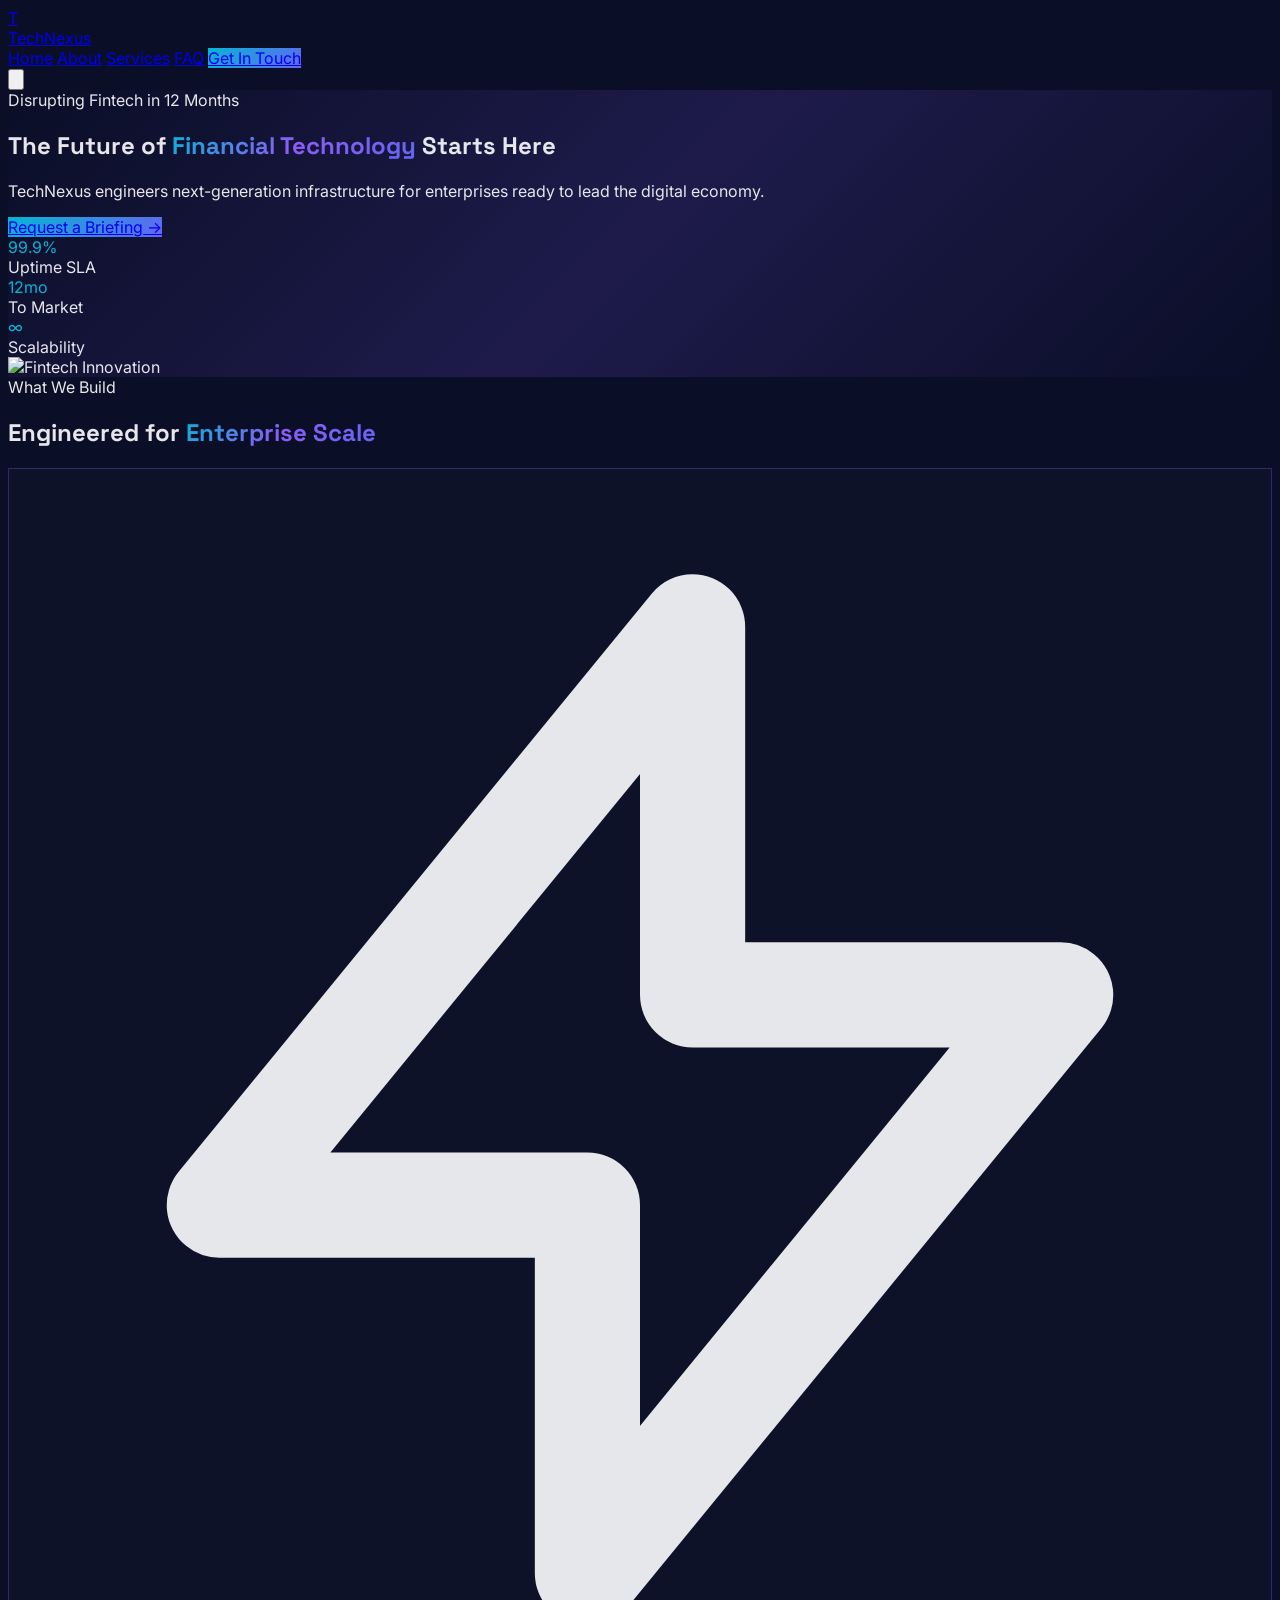
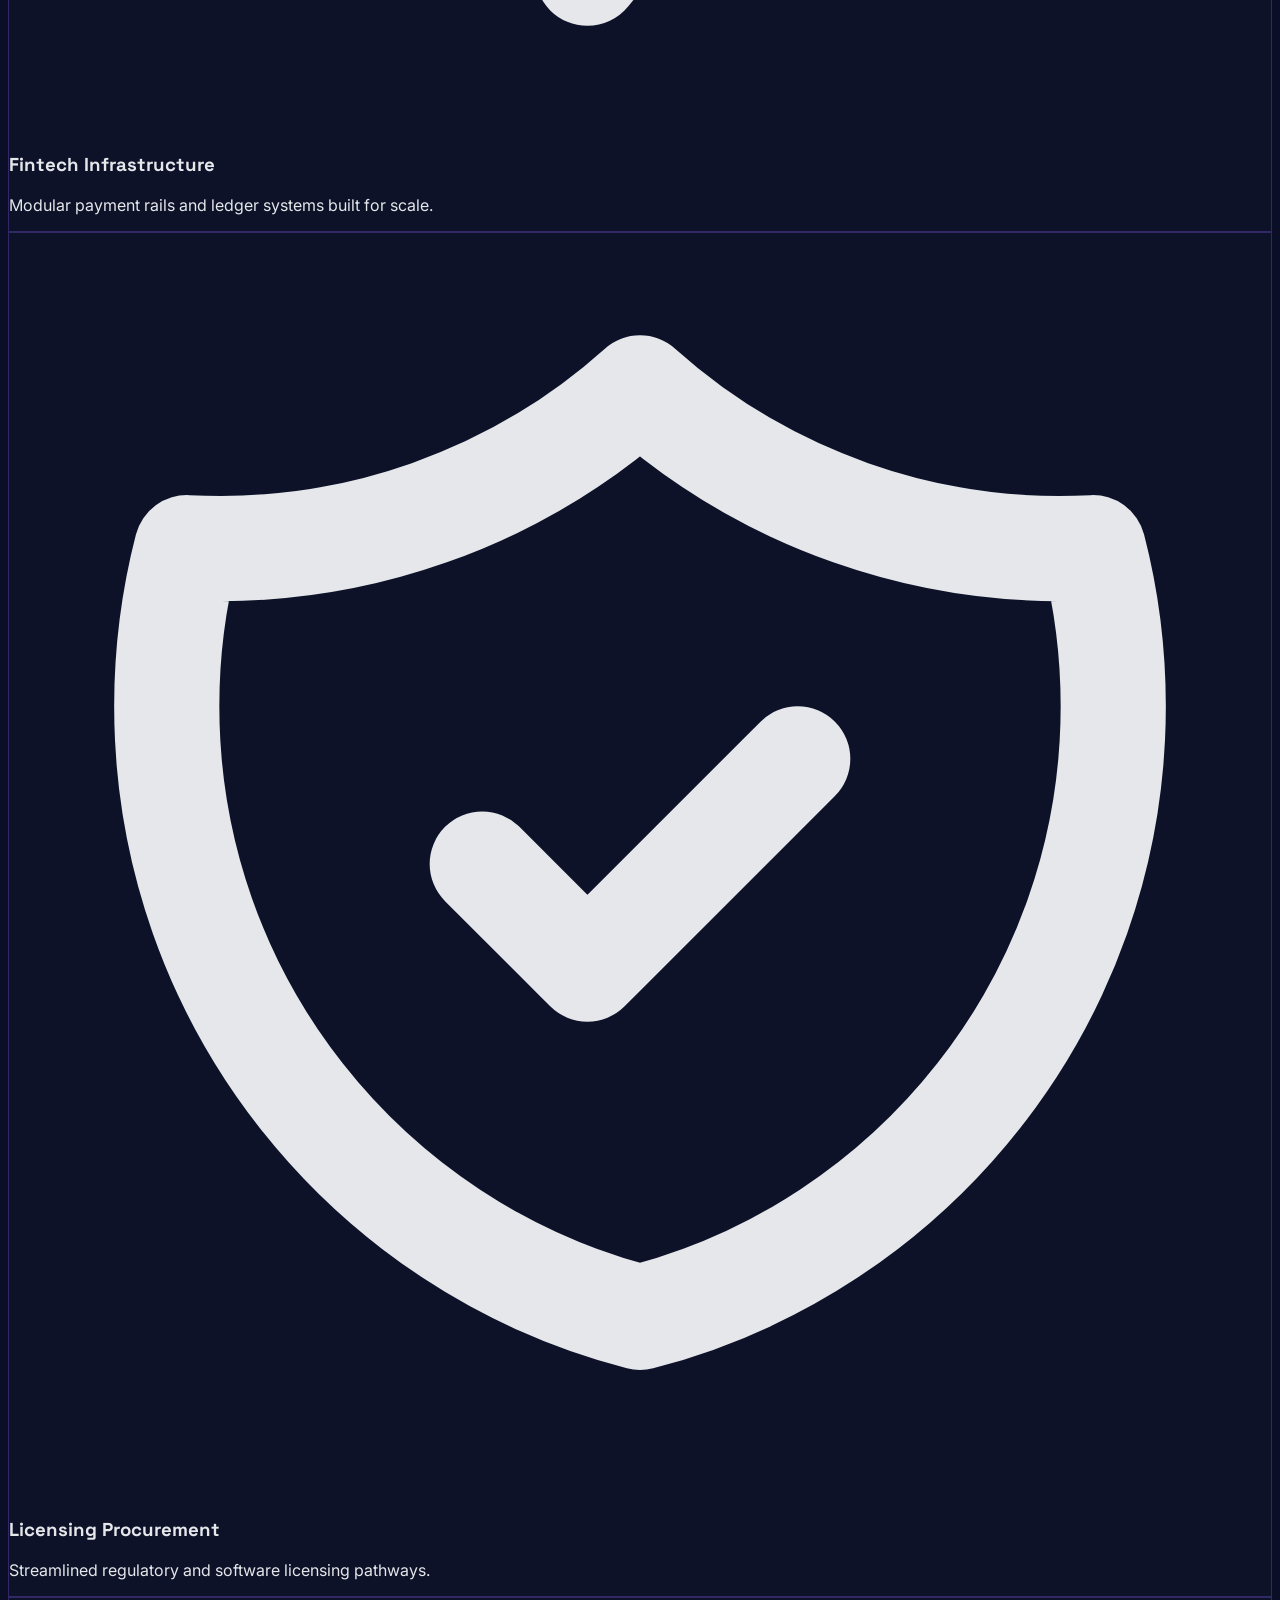
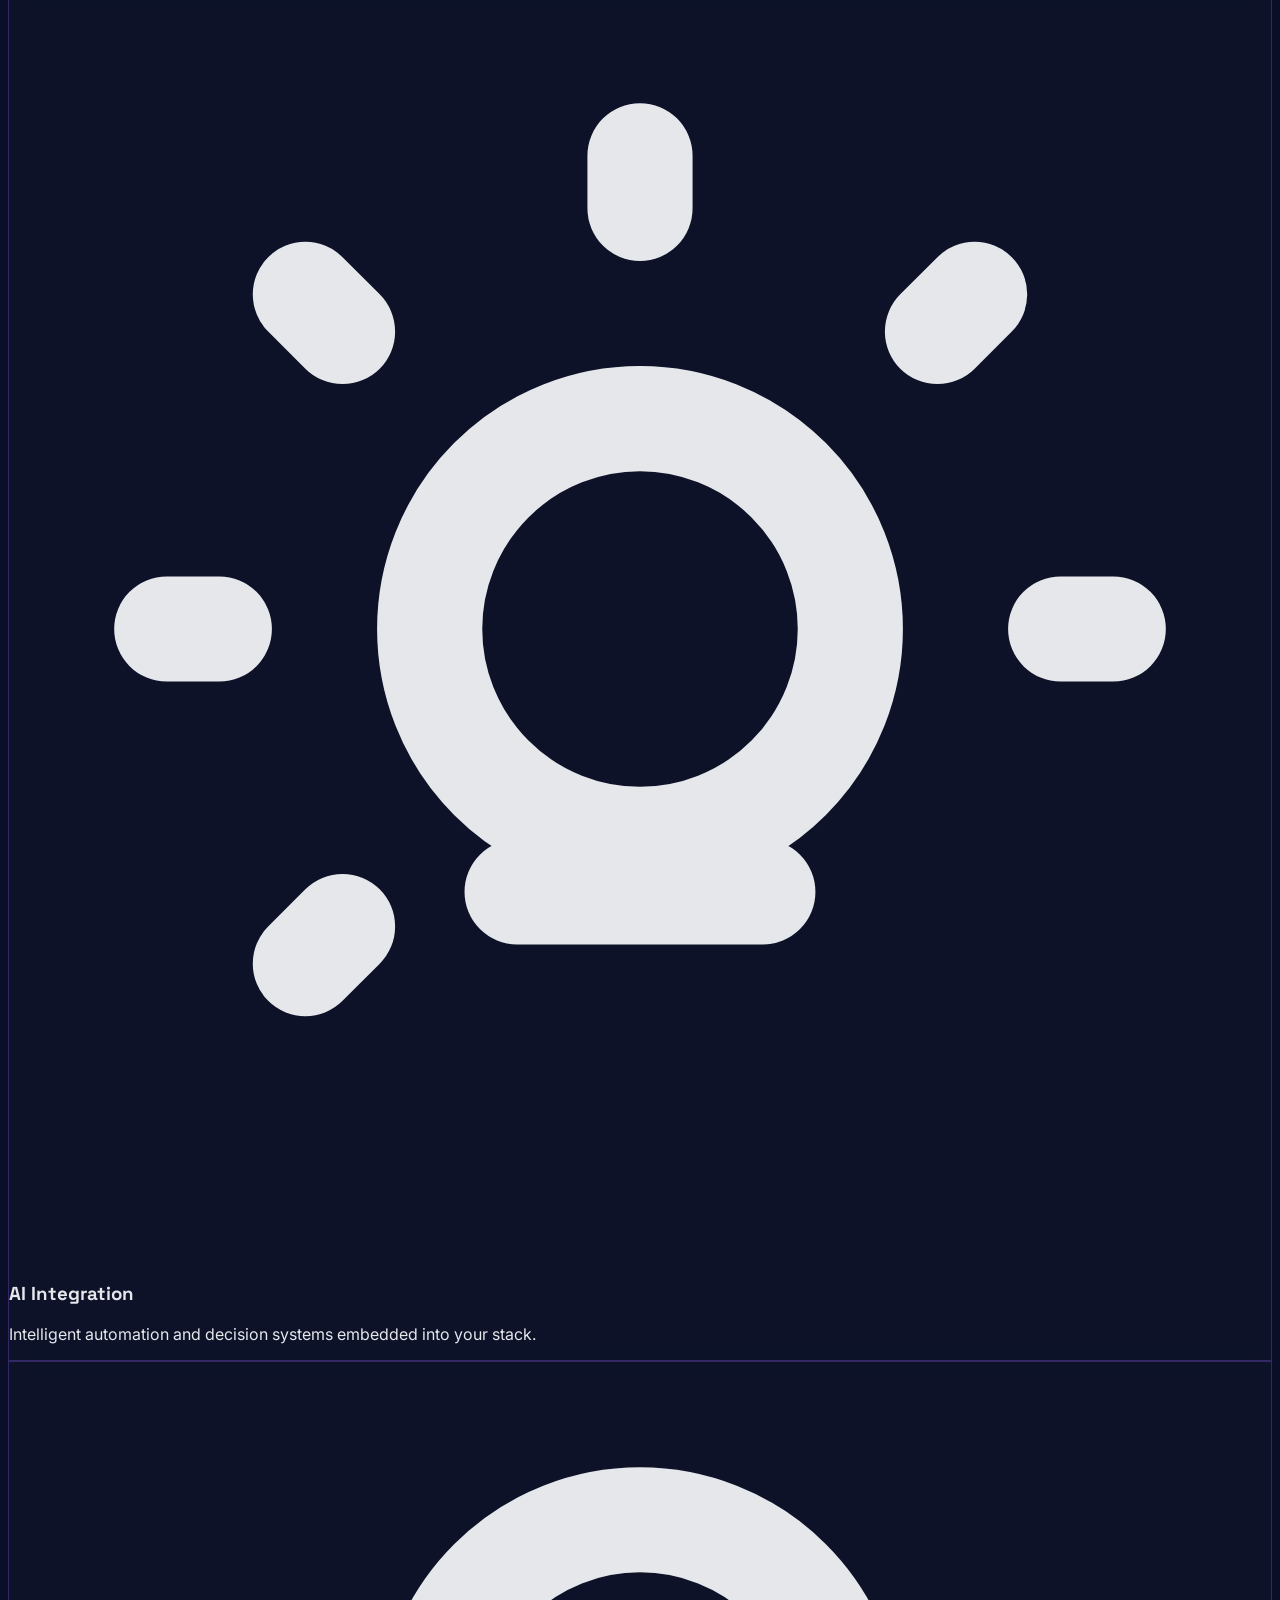
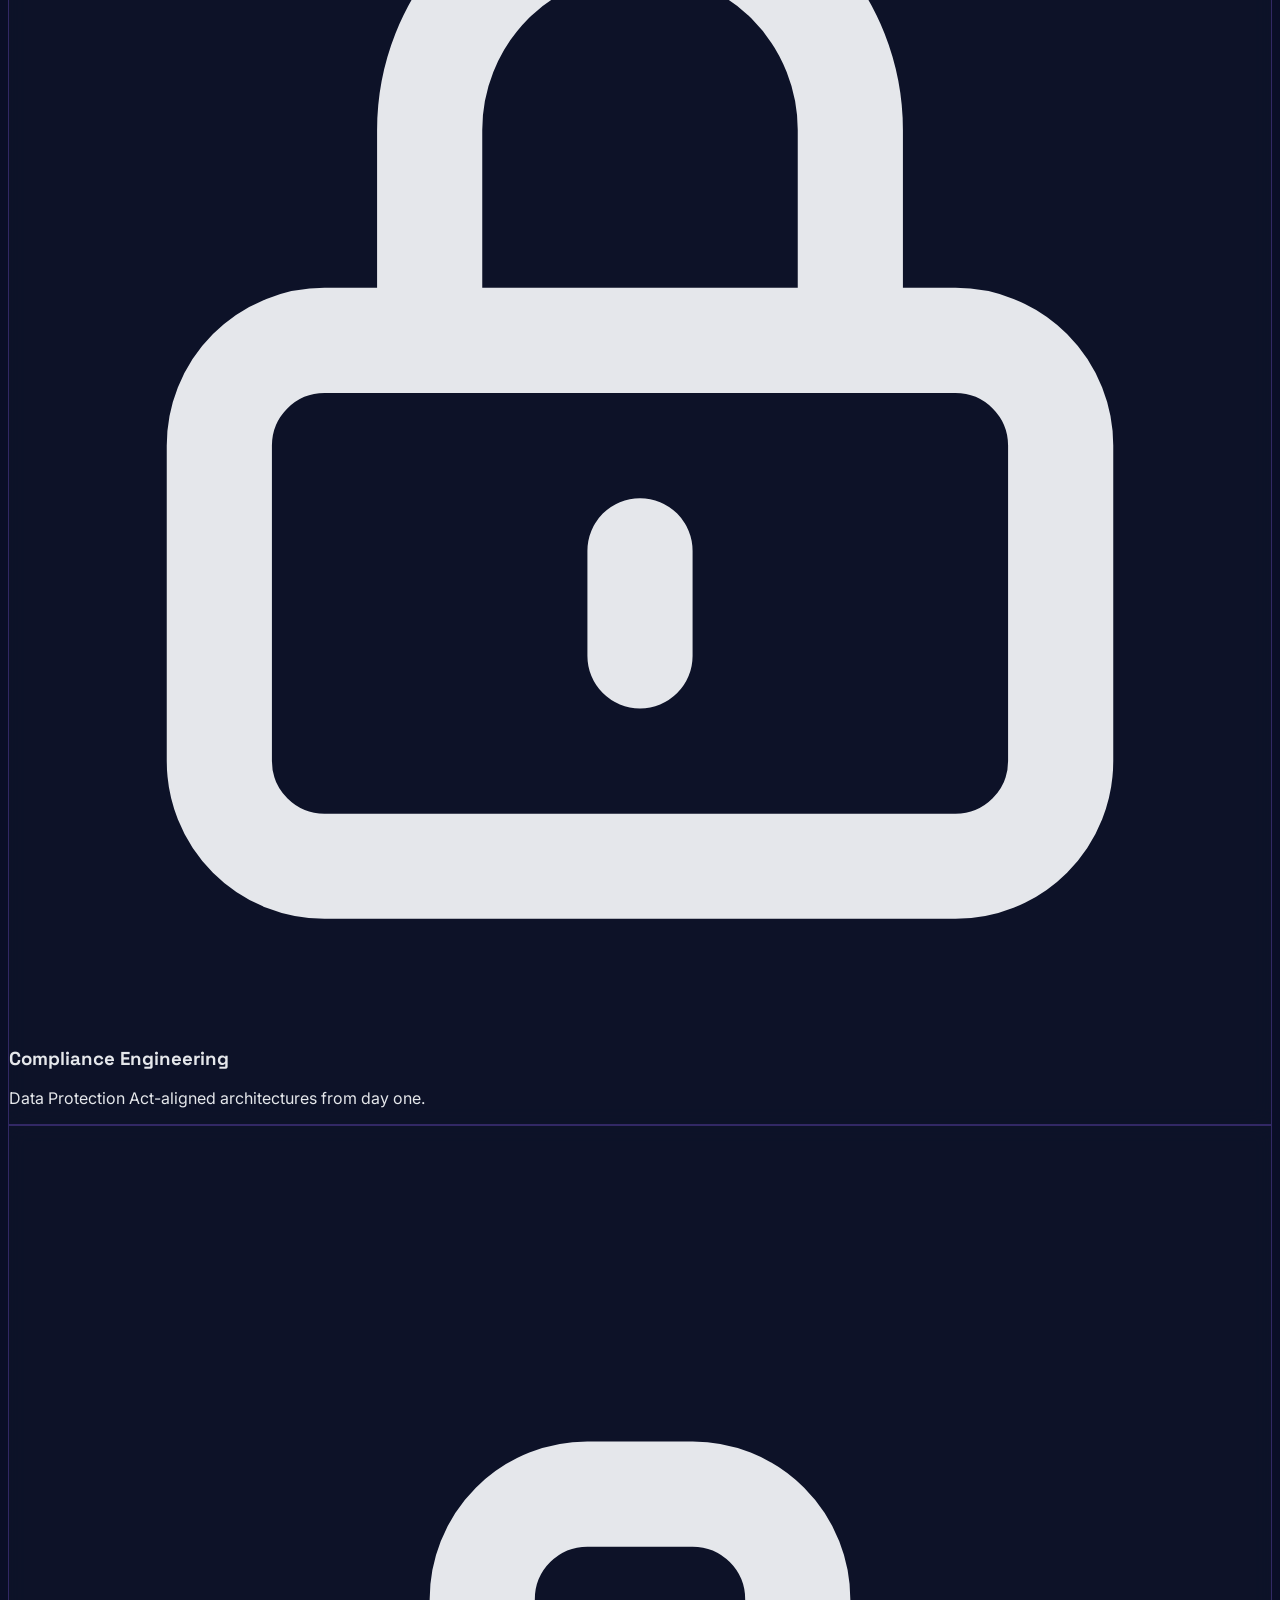
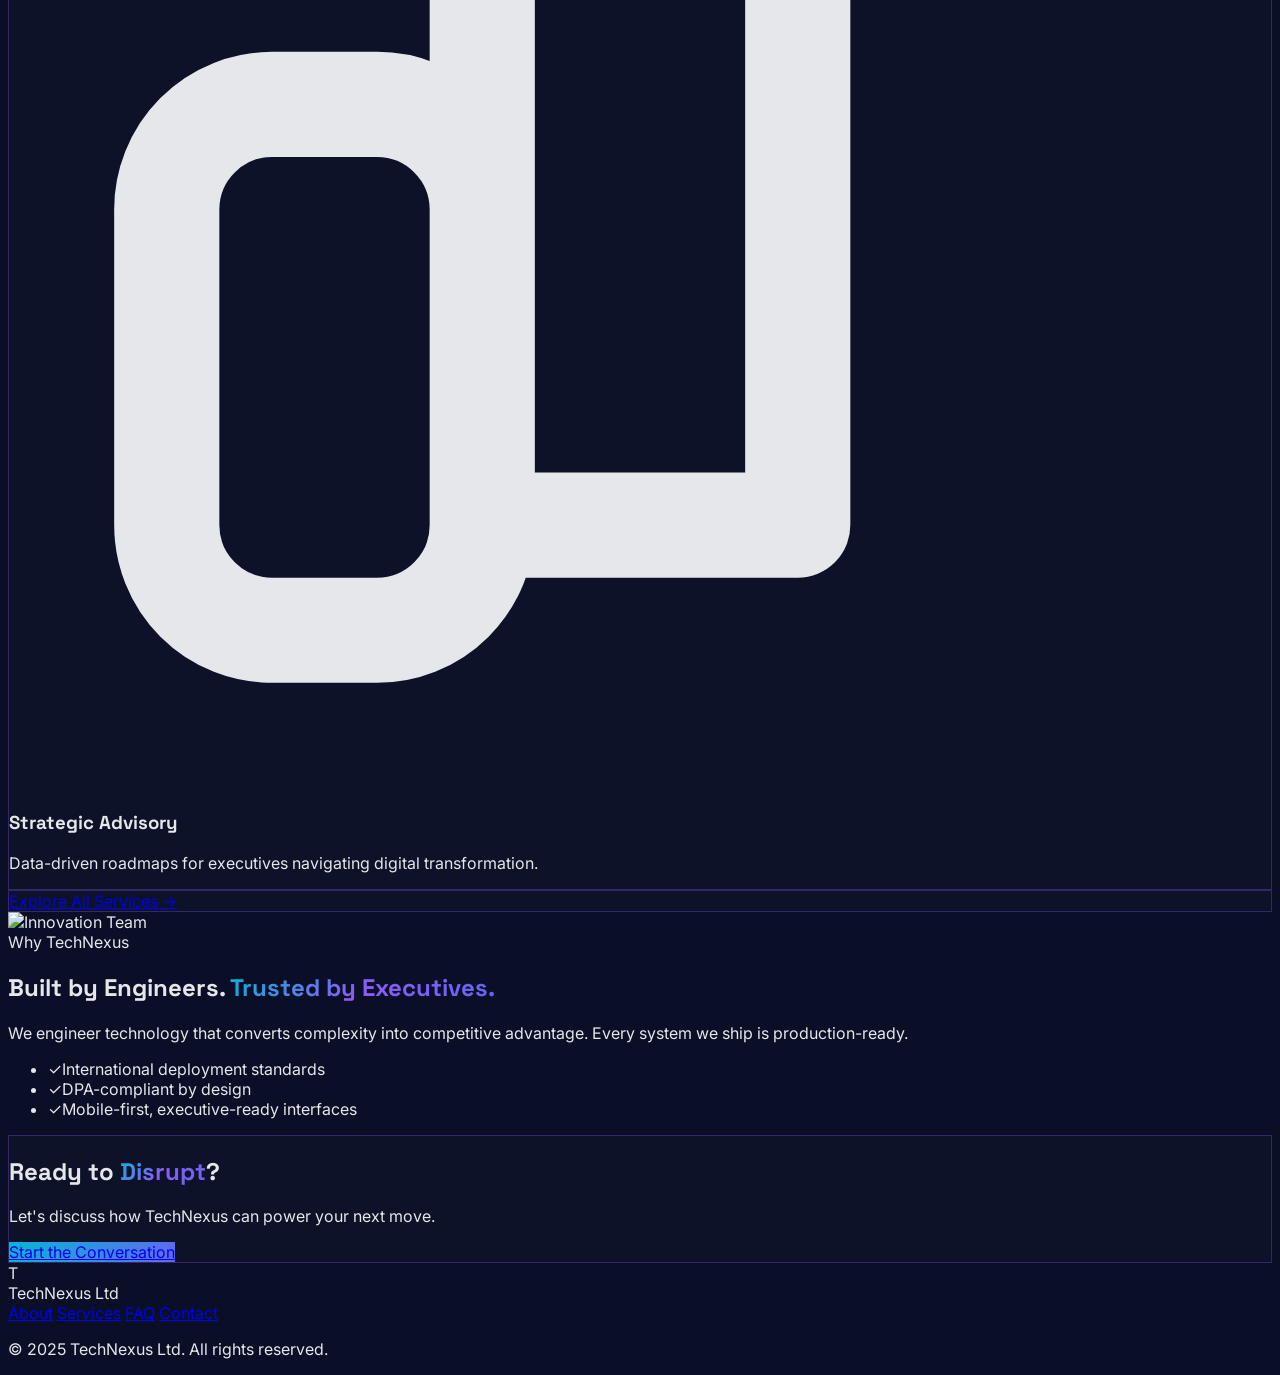
==== index.html @ 742dd609 "test1 test1" ====
<!DOCTYPE html>
<html lang="en">
<head>
<meta charset="UTF-8">
<meta name="viewport" content="width=device-width, initial-scale=1.0">
<meta name="description" content="TechNexus Ltd - Innovative fintech disruption and ICT solutions for corporate decision-makers worldwide.">
<meta name="keywords" content="fintech innovation">
<title>TechNexus Ltd | Disrupting Fintech Through Innovation</title>
<script src="https://cdn.tailwindcss.com"></script>
<script>
  tailwind.config = {
    theme: {
      extend: {
        colors: {
          'nexus-dark': '#0A0E27',
          'nexus-purple': '#6366F1',
          'nexus-cyan': '#06B6D4',
          'nexus-glow': '#8B5CF6'
        },
        fontFamily: {
          'display': ['Space Grotesk', 'sans-serif'],
          'body': ['Inter', 'sans-serif']
        }
      }
    }
  }
</script>
<link href="https://fonts.googleapis.com/css2?family=Space+Grotesk:wght@500;600;700&family=Inter:wght@400;500;600&display=swap" rel="stylesheet">
<style>
  body { font-family: 'Inter', sans-serif; background: #0A0E27; color: #E5E7EB; }
  h1,h2,h3 { font-family: 'Space Grotesk', sans-serif; }
  .gradient-text { background: linear-gradient(135deg, #06B6D4 0%, #8B5CF6 50%, #6366F1 100%); -webkit-background-clip: text; background-clip: text; -webkit-text-fill-color: transparent; }
  .gradient-bg { background: linear-gradient(135deg, #0A0E27 0%, #1E1B4B 50%, #0A0E27 100%); }
  .glow-border { position: relative; background: rgba(15, 23, 42, 0.6); border: 1px solid rgba(139, 92, 246, 0.3); backdrop-filter: blur(10px); }
  .glow-border:hover { border-color: rgba(6, 182, 212, 0.6); box-shadow: 0 0 30px rgba(99, 102, 241, 0.3); }
  .btn-primary { background: linear-gradient(135deg, #06B6D4 0%, #6366F1 100%); transition: all 0.3s ease; }
  .btn-primary:hover { transform: translateY(-2px); box-shadow: 0 10px 30px rgba(99, 102, 241, 0.5); }
  .grid-pattern { background-image: linear-gradient(rgba(99,102,241,0.07) 1px, transparent 1px), linear-gradient(90deg, rgba(99,102,241,0.07) 1px, transparent 1px); background-size: 50px 50px; }
  .mobile-menu { display: none; }
  .mobile-menu.active { display: block; }
</style>
</head>
<body class="bg-nexus-dark">

<!-- Navigation -->
<nav class="fixed top-0 w-full z-50 bg-nexus-dark/80 backdrop-blur-lg border-b border-indigo-500/20">
  <div class="max-w-7xl mx-auto px-6 py-4 flex justify-between items-center">
    <a href="index.html" class="flex items-center gap-2">
      <div class="w-8 h-8 rounded-lg bg-gradient-to-br from-cyan-400 to-indigo-600 flex items-center justify-center font-bold text-white">T</div>
      <span class="text-xl font-bold text-white">TechNexus</span>
    </a>
    <div class="hidden md:flex items-center gap-8">
      <a href="index.html" class="text-cyan-400 hover:text-cyan-300 transition">Home</a>
      <a href="about.html" class="text-gray-300 hover:text-cyan-400 transition">About</a>
      <a href="services.html" class="text-gray-300 hover:text-cyan-400 transition">Services</a>
      <a href="faq.html" class="text-gray-300 hover:text-cyan-400 transition">FAQ</a>
      <a href="contact.html" class="btn-primary px-5 py-2 rounded-lg text-white font-medium">Get In Touch</a>
    </div>
    <button id="menuBtn" class="md:hidden text-white" aria-label="Menu">
      <svg class="w-6 h-6" fill="none" stroke="currentColor" viewBox="0 0 24 24"><path stroke-linecap="round" stroke-linejoin="round" stroke-width="2" d="M4 6h16M4 12h16M4 18h16"/></svg>
    </button>
  </div>
  <div id="mobileMenu" class="mobile-menu md:hidden bg-nexus-dark border-t border-indigo-500/20">
    <div class="px-6 py-4 flex flex-col gap-4">
      <a href="index.html" class="text-cyan-400">Home</a>
      <a href="about.html" class="text-gray-300">About</a>
      <a href="services.html" class="text-gray-300">Services</a>
      <a href="faq.html" class="text-gray-300">FAQ</a>
      <a href="contact.html" class="text-cyan-400 font-semibold">Contact</a>
    </div>
  </div>
</nav>

<!-- Hero -->
<section class="relative pt-32 pb-20 overflow-hidden gradient-bg">
  <div class="absolute inset-0 grid-pattern opacity-50"></div>
  <div class="absolute top-20 -left-20 w-96 h-96 bg-indigo-600/20 rounded-full blur-3xl"></div>
  <div class="absolute bottom-0 -right-20 w-96 h-96 bg-cyan-500/20 rounded-full blur-3xl"></div>
  <div class="relative max-w-7xl mx-auto px-6 grid md:grid-cols-2 gap-12 items-center">
    <div>
      <div class="inline-flex items-center gap-2 px-4 py-2 rounded-full bg-indigo-500/10 border border-indigo-500/30 mb-6">
        <span class="w-2 h-2 rounded-full bg-cyan-400 animate-pulse"></span>
        <span class="text-sm text-cyan-300">Disrupting Fintech in 12 Months</span>
      </div>
      <h1 class="text-5xl md:text-6xl font-bold text-white mb-6 leading-tight">The Future of <span class="gradient-text">Financial Technology</span> Starts Here</h1>
      <p class="text-lg text-gray-300 mb-8">TechNexus engineers next-generation infrastructure for enterprises ready to lead the digital economy.</p>
      <a href="contact.html" class="btn-primary inline-block px-8 py-4 rounded-lg text-white font-semibold">Request a Briefing &rarr;</a>
      <div class="mt-12 grid grid-cols-3 gap-6">
        <div><div class="text-3xl font-bold gradient-text">99.9%</div><div class="text-sm text-gray-400">Uptime SLA</div></div>
        <div><div class="text-3xl font-bold gradient-text">12mo</div><div class="text-sm text-gray-400">To Market</div></div>
        <div><div class="text-3xl font-bold gradient-text">∞</div><div class="text-sm text-gray-400">Scalability</div></div>
      </div>
    </div>
    <div class="relative">
      <div class="absolute inset-0 bg-gradient-to-br from-cyan-500/30 to-indigo-600/30 rounded-2xl blur-2xl"></div>
      <img src="https://images.unsplash.com/photo-1639762681485-074b7f938ba0?w=800" alt="Fintech Innovation" class="relative rounded-2xl w-full border border-indigo-500/30">
    </div>
  </div>
</section>

<!-- Services Section (Consolidated for Starter Tier) -->
<section class="py-20 relative">
  <div class="max-w-7xl mx-auto px-6">
    <div class="text-center mb-16">
      <span class="text-cyan-400 text-sm font-semibold tracking-widest uppercase">What We Build</span>
      <h2 class="text-4xl md:text-5xl font-bold text-white mt-4">Engineered for <span class="gradient-text">Enterprise Scale</span></h2>
    </div>
    <div class="grid md:grid-cols-2 lg:grid-cols-3 gap-6">
      <div class="glow-border rounded-xl p-8 transition-all">
        <div class="w-12 h-12 rounded-lg bg-gradient-to-br from-cyan-400 to-indigo-600 flex items-center justify-center mb-4">
          <svg class="w-6 h-6 text-white" fill="none" stroke="currentColor" viewBox="0 0 24 24"><path stroke-linecap="round" stroke-linejoin="round" stroke-width="2" d="M13 10V3L4 14h7v7l9-11h-7z"/></svg>
        </div>
        <h3 class="text-xl font-bold text-white mb-2">Fintech Infrastructure</h3>
        <p class="text-gray-400 text-sm">Modular payment rails and ledger systems built for scale.</p>
      </div>
      <div class="glow-border rounded-xl p-8 transition-all">
        <div class="w-12 h-12 rounded-lg bg-gradient-to-br from-cyan-400 to-indigo-600 flex items-center justify-center mb-4">
          <svg class="w-6 h-6 text-white" fill="none" stroke="currentColor" viewBox="0 0 24 24"><path stroke-linecap="round" stroke-linejoin="round" stroke-width="2" d="M9 12l2 2 4-4m5.618-4.016A11.955 11.955 0 0112 2.944a11.955 11.955 0 01-8.618 3.04A12.02 12.02 0 003 9c0 5.591 3.824 10.29 9 11.622 5.176-1.332 9-6.03 9-11.622 0-1.042-.133-2.052-.382-3.016z"/></svg>
        </div>
        <h3 class="text-xl font-bold text-white mb-2">Licensing Procurement</h3>
        <p class="text-gray-400 text-sm">Streamlined regulatory and software licensing pathways.</p>
      </div>
      <div class="glow-border rounded-xl p-8 transition-all">
        <div class="w-12 h-12 rounded-lg bg-gradient-to-br from-cyan-400 to-indigo-600 flex items-center justify-center mb-4">
          <svg class="w-6 h-6 text-white" fill="none" stroke="currentColor" viewBox="0 0 24 24"><path stroke-linecap="round" stroke-linejoin="round" stroke-width="2" d="M9.663 17h4.673M12 3v1m6.364 1.636l-.707.707M21 12h-1M4 12H3m3.343-5.657l-.707-.707m12.728 0l-.707.707M6.343 17.657l-.707.707M16 12a4 4 0 11-8 0 4 4 0 018 0z"/></svg>
        </div>
        <h3 class="text-xl font-bold text-white mb-2">AI Integration</h3>
        <p class="text-gray-400 text-sm">Intelligent automation and decision systems embedded into your stack.</p>
      </div>
      <div class="glow-border rounded-xl p-8 transition-all">
        <div class="w-12 h-12 rounded-lg bg-gradient-to-br from-cyan-400 to-indigo-600 flex items-center justify-center mb-4">
          <svg class="w-6 h-6 text-white" fill="none" stroke="currentColor" viewBox="0 0 24 24"><path stroke-linecap="round" stroke-linejoin="round" stroke-width="2" d="M12 15v2m-6 4h12a2 2 0 002-2v-6a2 2 0 00-2-2H6a2 2 0 00-2 2v6a2 2 0 002 2zm10-10V7a4 4 0 00-8 0v4h8z"/></svg>
        </div>
        <h3 class="text-xl font-bold text-white mb-2">Compliance Engineering</h3>
        <p class="text-gray-400 text-sm">Data Protection Act-aligned architectures from day one.</p>
      </div>
      <div class="glow-border rounded-xl p-8 transition-all">
        <div class="w-12 h-12 rounded-lg bg-gradient-to-br from-cyan-400 to-indigo-600 flex items-center justify-center mb-4">
          <svg class="w-6 h-6 text-white" fill="none" stroke="currentColor" viewBox="0 0 24 24"><path stroke-linecap="round" stroke-linejoin="round" stroke-width="2" d="M9 19v-6a2 2 0 00-2-2H5a2 2 0 00-2 2v6a2 2 0 002 2h2a2 2 0 002-2zm0 0V9a2 2 0 012-2h2a2 2 0 012 2v10m-6 0h6"/></svg>
        </div>
        <h3 class="text-xl font-bold text-white mb-2">Strategic Advisory</h3>
        <p class="text-gray-400 text-sm">Data-driven roadmaps for executives navigating digital transformation.</p>
      </div>
      <div class="glow-border rounded-xl p-8 transition-all flex items-center justify-center bg-gradient-to-br from-indigo-600/20 to-cyan-500/20">
        <a href="services.html" class="text-cyan-300 font-semibold hover:text-cyan-100">Explore All Services &rarr;</a>
      </div>
    </div>
  </div>
</section>

<!-- Why TechNexus -->
<section class="py-20 relative bg-gradient-to-b from-nexus-dark to-indigo-950/30">
  <div class="max-w-7xl mx-auto px-6 grid md:grid-cols-2 gap-12 items-center">
    <img src="https://images.unsplash.com/photo-1551434678-e076c223a692?w=800" alt="Innovation Team" class="rounded-2xl border border-indigo-500/30">
    <div>
      <span class="text-cyan-400 text-sm font-semibold tracking-widest uppercase">Why TechNexus</span>
      <h2 class="text-4xl font-bold text-white mt-4 mb-6">Built by Engineers. <span class="gradient-text">Trusted by Executives.</span></h2>
      <p class="text-gray-300 mb-6">We engineer technology that converts complexity into competitive advantage. Every system we ship is production-ready.</p>
      <ul class="space-y-3">
        <li class="flex items-start gap-3"><span class="text-cyan-400 mt-1">✓</span><span class="text-gray-300">International deployment standards</span></li>
        <li class="flex items-start gap-3"><span class="text-cyan-400 mt-1">✓</span><span class="text-gray-300">DPA-compliant by design</span></li>
        <li class="flex items-start gap-3"><span class="text-cyan-400 mt-1">✓</span><span class="text-gray-300">Mobile-first, executive-ready interfaces</span></li>
      </ul>
    </div>
  </div>
</section>

<!-- CTA -->
<section class="py-20 relative">
  <div class="max-w-4xl mx-auto px-6 text-center">
    <div class="glow-border rounded-2xl p-12">
      <h2 class="text-4xl font-bold text-white mb-4">Ready to <span class="gradient-text">Disrupt</span>?</h2>
      <p class="text-gray-300 mb-8">Let's discuss how TechNexus can power your next move.</p>
      <a href="contact.html" class="btn-primary inline-block px-8 py-4 rounded-lg text-white font-semibold">Start the Conversation</a>
    </div>
  </div>
</section>

<!-- Footer -->
<footer class="border-t border-indigo-500/20 py-10">
  <div class="max-w-7xl mx-auto px-6 flex flex-col md:flex-row justify-between items-center gap-4">
    <div class="flex items-center gap-2">
      <div class="w-8 h-8 rounded-lg bg-gradient-to-br from-cyan-400 to-indigo-600 flex items-center justify-center font-bold text-white">T</div>
      <span class="text-white font-semibold">TechNexus Ltd</span>
    </div>
    <div class="flex gap-6 text-sm text-gray-400">
      <a href="about.html" class="hover:text-cyan-400">About</a>
      <a href="services.html" class="hover:text-cyan-400">Services</a>
      <a href="faq.html" class="hover:text-cyan-400">FAQ</a>
      <a href="contact.html" class="hover:text-cyan-400">Contact</a>
    </div>
    <p class="text-sm text-gray-500">&copy; 2025 TechNexus Ltd. All rights reserved.</p>
  </div>
</footer>

<script>
  document.getElementById('menuBtn').addEventListener('click', function() {
    document.getElementById('mobileMenu').classList.toggle('active');
  });
</script>
</body>
</html>
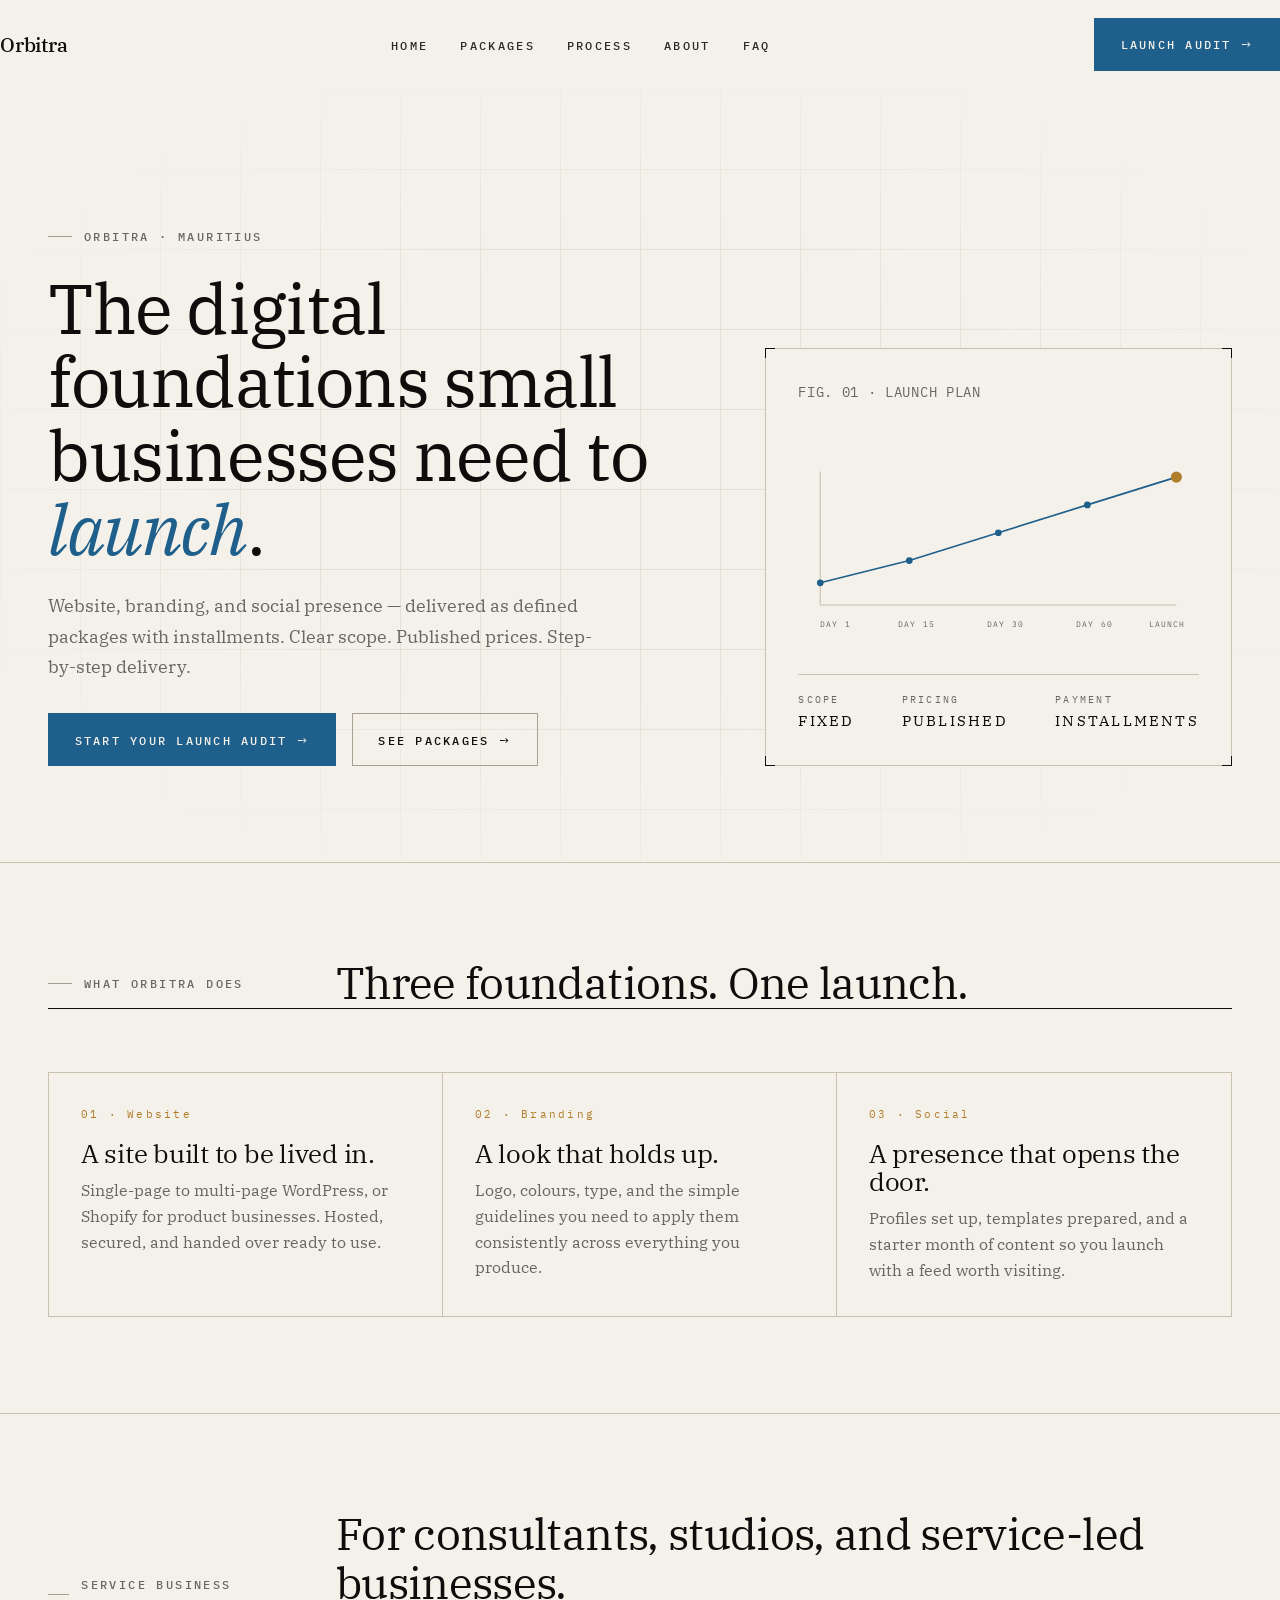
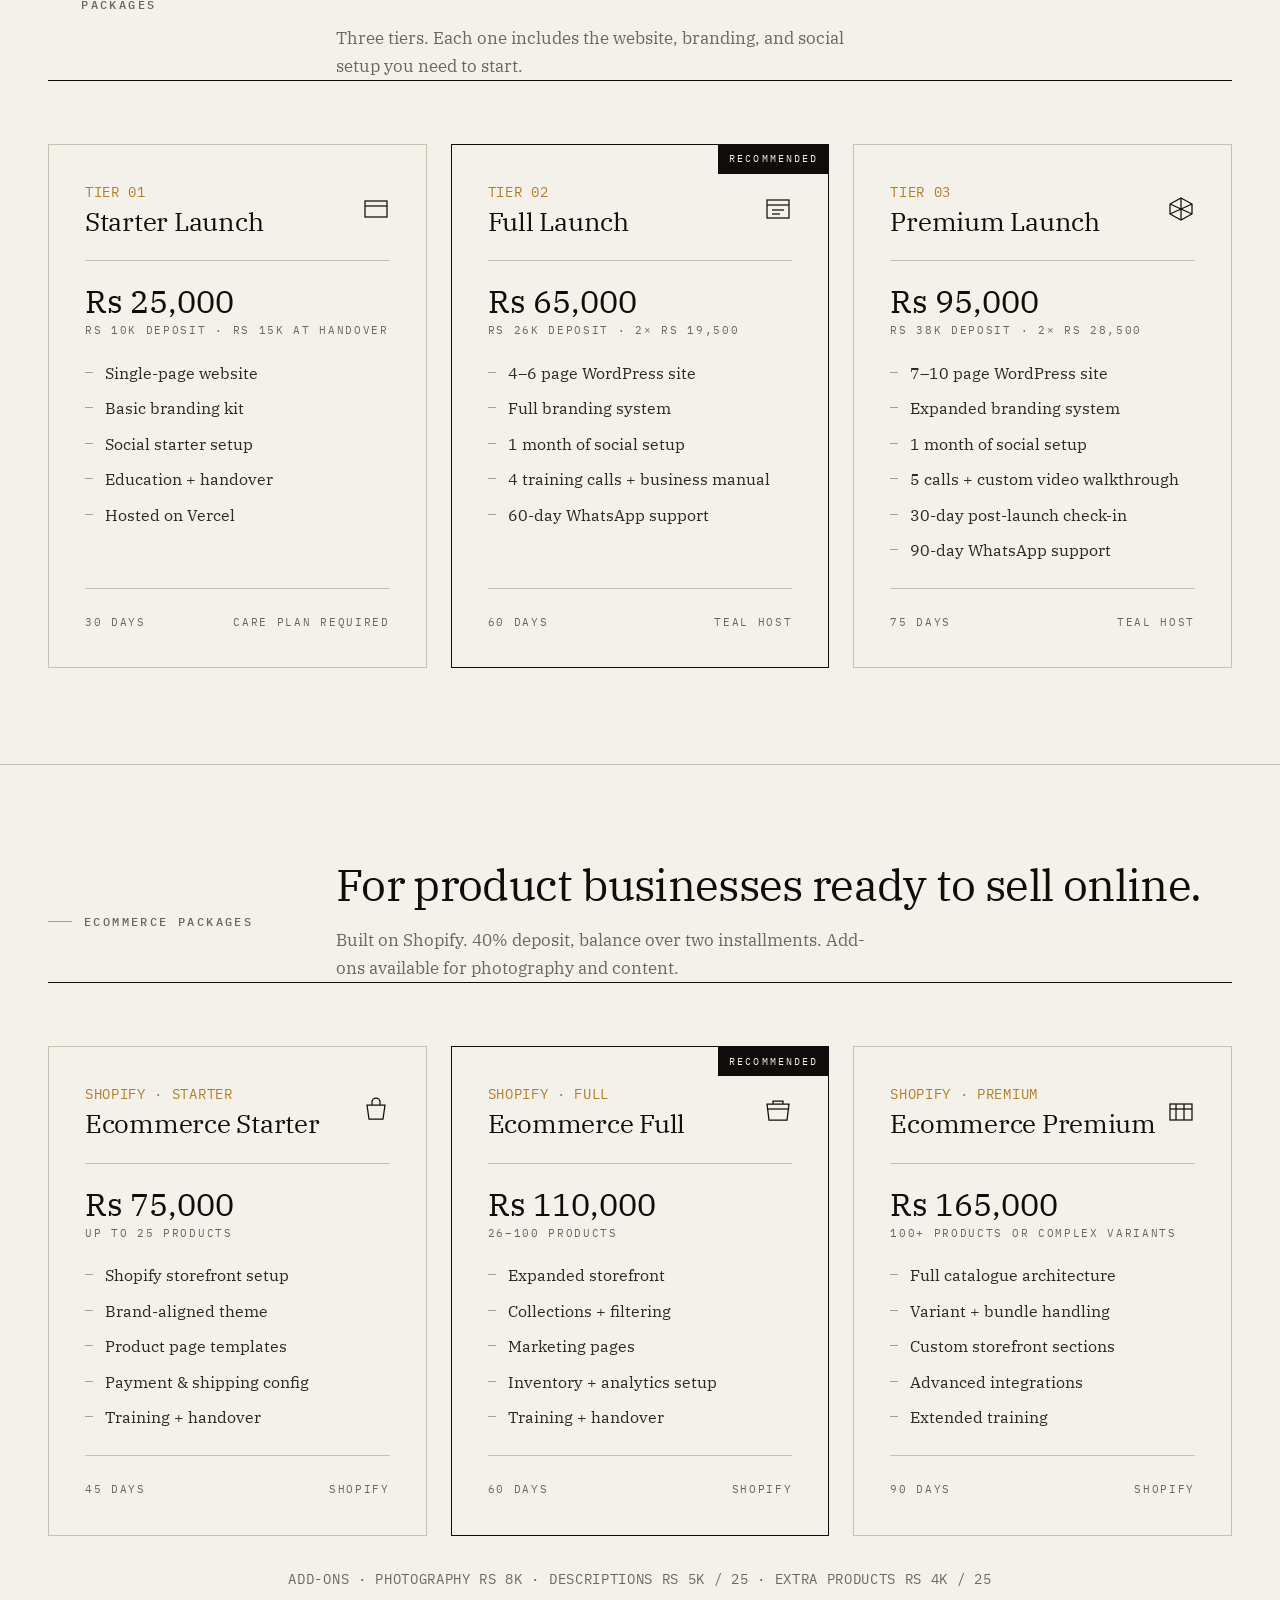
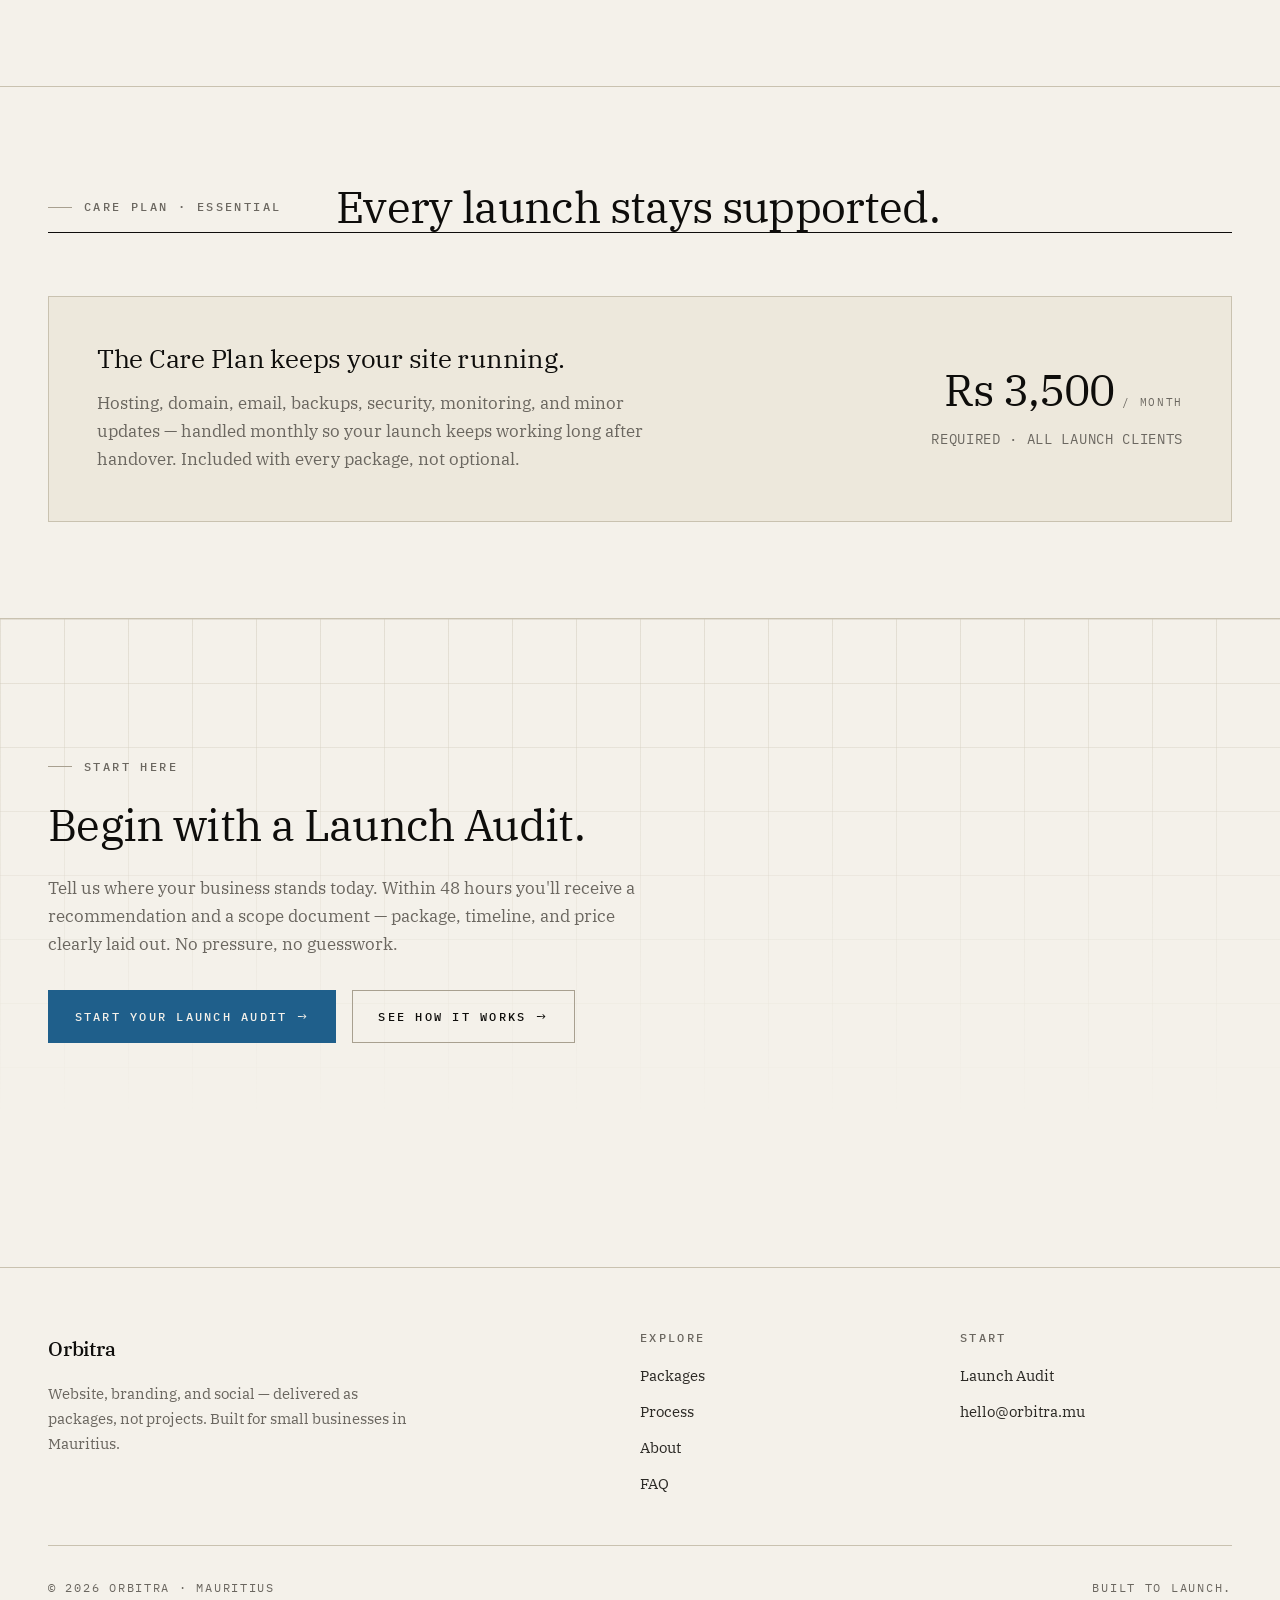
==== commit 5a06853d: "Add page: home" ====
--- a/index.html
+++ b/index.html
@@ -3,200 +3,323 @@
 <head>
 <meta charset="UTF-8">
 <meta name="viewport" content="width=device-width, initial-scale=1.0">
-<meta name="description" content="TechNexus Ltd - Innovative fintech disruption and ICT solutions for corporate decision-makers worldwide.">
-<meta name="keywords" content="fintech innovation">
-<title>TechNexus Ltd | Disrupting Fintech Through Innovation</title>
-<script src="https://cdn.tailwindcss.com"></script>
-<script>
-  tailwind.config = {
-    theme: {
-      extend: {
-        colors: {
-          'nexus-dark': '#0A0E27',
-          'nexus-purple': '#6366F1',
-          'nexus-cyan': '#06B6D4',
-          'nexus-glow': '#8B5CF6'
-        },
-        fontFamily: {
-          'display': ['Space Grotesk', 'sans-serif'],
-          'body': ['Inter', 'sans-serif']
-        }
-      }
-    }
-  }
-</script>
-<link href="https://fonts.googleapis.com/css2?family=Space+Grotesk:wght@500;600;700&family=Inter:wght@400;500;600&display=swap" rel="stylesheet">
+<title>Orbitra — Launch Packages for Mauritian Businesses</title>
+<meta name="description" content="Orbitra builds the digital foundations small businesses need to launch. Structured packages, clear pricing, step-by-step delivery.">
+<link rel="stylesheet" href="/styles.css">
 <style>
-  body { font-family: 'Inter', sans-serif; background: #0A0E27; color: #E5E7EB; }
-  h1,h2,h3 { font-family: 'Space Grotesk', sans-serif; }
-  .gradient-text { background: linear-gradient(135deg, #06B6D4 0%, #8B5CF6 50%, #6366F1 100%); -webkit-background-clip: text; background-clip: text; -webkit-text-fill-color: transparent; }
-  .gradient-bg { background: linear-gradient(135deg, #0A0E27 0%, #1E1B4B 50%, #0A0E27 100%); }
-  .glow-border { position: relative; background: rgba(15, 23, 42, 0.6); border: 1px solid rgba(139, 92, 246, 0.3); backdrop-filter: blur(10px); }
-  .glow-border:hover { border-color: rgba(6, 182, 212, 0.6); box-shadow: 0 0 30px rgba(99, 102, 241, 0.3); }
-  .btn-primary { background: linear-gradient(135deg, #06B6D4 0%, #6366F1 100%); transition: all 0.3s ease; }
-  .btn-primary:hover { transform: translateY(-2px); box-shadow: 0 10px 30px rgba(99, 102, 241, 0.5); }
-  .grid-pattern { background-image: linear-gradient(rgba(99,102,241,0.07) 1px, transparent 1px), linear-gradient(90deg, rgba(99,102,241,0.07) 1px, transparent 1px); background-size: 50px 50px; }
-  .mobile-menu { display: none; }
-  .mobile-menu.active { display: block; }
+.hero-figure{position:relative;border:1px solid var(--color-border);padding:var(--space-4);background:var(--color-bg);min-height:340px;display:flex;flex-direction:column;justify-content:space-between;gap:var(--space-3)}
+.hero-figure .corner{position:absolute;width:10px;height:10px;border:1px solid var(--color-heading)}
+.hero-figure .corner.tl{top:-1px;left:-1px;border-right:none;border-bottom:none}
+.hero-figure .corner.tr{top:-1px;right:-1px;border-left:none;border-bottom:none}
+.hero-figure .corner.bl{bottom:-1px;left:-1px;border-right:none;border-top:none}
+.hero-figure .corner.br{bottom:-1px;right:-1px;border-left:none;border-top:none}
+.hero-svg{width:100%;height:auto;display:block}
+.hero-svg .draw{stroke-dasharray:600;stroke-dashoffset:600;animation:draw 2.4s var(--ease-out-expo) forwards}
+.hero-svg .draw.d2{animation-delay:.4s}
+.hero-svg .draw.d3{animation-delay:.8s}
+.hero-svg .pulse{animation:pulse 2.6s ease-in-out infinite}
+@keyframes draw{to{stroke-dashoffset:0}}
+@keyframes pulse{0%,100%{opacity:.3}50%{opacity:1}}
+.hero-figure-meta{display:flex;justify-content:space-between;font-family:var(--font-mono);font-size:.7rem;letter-spacing:.2em;text-transform:uppercase;color:var(--color-muted);padding-top:var(--space-2);border-top:1px solid var(--color-border)}
+.summary-row{display:grid;grid-template-columns:1fr;gap:0;border:1px solid var(--color-border)}
+@media(min-width:900px){.summary-row{grid-template-columns:repeat(3,1fr)}}
+.summary-cell{padding:var(--space-4);border-bottom:1px solid var(--color-border)}
+.summary-cell:last-child{border-bottom:none}
+@media(min-width:900px){.summary-cell{border-bottom:none;border-right:1px solid var(--color-border)}.summary-cell:last-child{border-right:none}}
+.summary-cell .num-tag{font-family:var(--font-mono);font-size:.7rem;letter-spacing:.2em;color:var(--color-secondary);margin-bottom:var(--space-2);display:block}
+.summary-cell h3{margin-bottom:.6rem}
+.summary-cell p{color:var(--color-muted);font-size:.98rem}
+.care-band{background:var(--color-surface);border:1px solid var(--color-border);padding:var(--space-6);display:grid;grid-template-columns:1fr;gap:var(--space-4);align-items:center}
+@media(min-width:900px){.care-band{grid-template-columns:1fr auto}}
+.care-band .price-lg{font-family:var(--font-display);font-size:clamp(2rem,3.5vw,2.75rem);color:var(--color-heading);line-height:1;letter-spacing:-.02em}
+.care-band .price-lg small{font-family:var(--font-mono);font-size:.7rem;letter-spacing:.15em;text-transform:uppercase;color:var(--color-muted);margin-left:.5rem}
+.cta-section{padding:var(--space-16) 0;text-align:left}
+.cta-section h2{max-width:780px;margin-bottom:var(--space-3)}
+.cta-section p{max-width:600px;color:var(--color-muted);margin-bottom:var(--space-4)}
+.cat-label{display:flex;align-items:baseline;gap:var(--space-2);margin-bottom:var(--space-4)}
+.cat-label .tag{font-family:var(--font-mono);font-size:.7rem;letter-spacing:.2em;text-transform:uppercase;color:var(--color-secondary);padding:.3rem .6rem;border:1px solid var(--color-border)}
+.featured-card{border-color:var(--color-heading)}
+.featured-card::before{content:'RECOMMENDED';position:absolute;top:-1px;right:-1px;font-family:var(--font-mono);font-size:.65rem;letter-spacing:.2em;background:var(--color-heading);color:var(--color-bg);padding:.4rem .7rem}
 </style>
 </head>
-<body class="bg-nexus-dark">
-
-<!-- Navigation -->
-<nav class="fixed top-0 w-full z-50 bg-nexus-dark/80 backdrop-blur-lg border-b border-indigo-500/20">
-  <div class="max-w-7xl mx-auto px-6 py-4 flex justify-between items-center">
-    <a href="index.html" class="flex items-center gap-2">
-      <div class="w-8 h-8 rounded-lg bg-gradient-to-br from-cyan-400 to-indigo-600 flex items-center justify-center font-bold text-white">T</div>
-      <span class="text-xl font-bold text-white">TechNexus</span>
-    </a>
-    <div class="hidden md:flex items-center gap-8">
-      <a href="index.html" class="text-cyan-400 hover:text-cyan-300 transition">Home</a>
-      <a href="about.html" class="text-gray-300 hover:text-cyan-400 transition">About</a>
-      <a href="services.html" class="text-gray-300 hover:text-cyan-400 transition">Services</a>
-      <a href="faq.html" class="text-gray-300 hover:text-cyan-400 transition">FAQ</a>
-      <a href="contact.html" class="btn-primary px-5 py-2 rounded-lg text-white font-medium">Get In Touch</a>
-    </div>
-    <button id="menuBtn" class="md:hidden text-white" aria-label="Menu">
-      <svg class="w-6 h-6" fill="none" stroke="currentColor" viewBox="0 0 24 24"><path stroke-linecap="round" stroke-linejoin="round" stroke-width="2" d="M4 6h16M4 12h16M4 18h16"/></svg>
-    </button>
-  </div>
-  <div id="mobileMenu" class="mobile-menu md:hidden bg-nexus-dark border-t border-indigo-500/20">
-    <div class="px-6 py-4 flex flex-col gap-4">
-      <a href="index.html" class="text-cyan-400">Home</a>
-      <a href="about.html" class="text-gray-300">About</a>
-      <a href="services.html" class="text-gray-300">Services</a>
-      <a href="faq.html" class="text-gray-300">FAQ</a>
-      <a href="contact.html" class="text-cyan-400 font-semibold">Contact</a>
-    </div>
-  </div>
-</nav>
-
-<!-- Hero -->
-<section class="relative pt-32 pb-20 overflow-hidden gradient-bg">
-  <div class="absolute inset-0 grid-pattern opacity-50"></div>
-  <div class="absolute top-20 -left-20 w-96 h-96 bg-indigo-600/20 rounded-full blur-3xl"></div>
-  <div class="absolute bottom-0 -right-20 w-96 h-96 bg-cyan-500/20 rounded-full blur-3xl"></div>
-  <div class="relative max-w-7xl mx-auto px-6 grid md:grid-cols-2 gap-12 items-center">
-    <div>
-      <div class="inline-flex items-center gap-2 px-4 py-2 rounded-full bg-indigo-500/10 border border-indigo-500/30 mb-6">
-        <span class="w-2 h-2 rounded-full bg-cyan-400 animate-pulse"></span>
-        <span class="text-sm text-cyan-300">Disrupting Fintech in 12 Months</span>
-      </div>
-      <h1 class="text-5xl md:text-6xl font-bold text-white mb-6 leading-tight">The Future of <span class="gradient-text">Financial Technology</span> Starts Here</h1>
-      <p class="text-lg text-gray-300 mb-8">TechNexus engineers next-generation infrastructure for enterprises ready to lead the digital economy.</p>
-      <a href="contact.html" class="btn-primary inline-block px-8 py-4 rounded-lg text-white font-semibold">Request a Briefing &rarr;</a>
-      <div class="mt-12 grid grid-cols-3 gap-6">
-        <div><div class="text-3xl font-bold gradient-text">99.9%</div><div class="text-sm text-gray-400">Uptime SLA</div></div>
-        <div><div class="text-3xl font-bold gradient-text">12mo</div><div class="text-sm text-gray-400">To Market</div></div>
-        <div><div class="text-3xl font-bold gradient-text">∞</div><div class="text-sm text-gray-400">Scalability</div></div>
-      </div>
-    </div>
-    <div class="relative">
-      <div class="absolute inset-0 bg-gradient-to-br from-cyan-500/30 to-indigo-600/30 rounded-2xl blur-2xl"></div>
-      <img src="https://images.unsplash.com/photo-1639762681485-074b7f938ba0?w=800" alt="Fintech Innovation" class="relative rounded-2xl w-full border border-indigo-500/30">
-    </div>
-  </div>
-</section>
-
-<!-- Services Section (Consolidated for Starter Tier) -->
-<section class="py-20 relative">
-  <div class="max-w-7xl mx-auto px-6">
-    <div class="text-center mb-16">
-      <span class="text-cyan-400 text-sm font-semibold tracking-widest uppercase">What We Build</span>
-      <h2 class="text-4xl md:text-5xl font-bold text-white mt-4">Engineered for <span class="gradient-text">Enterprise Scale</span></h2>
-    </div>
-    <div class="grid md:grid-cols-2 lg:grid-cols-3 gap-6">
-      <div class="glow-border rounded-xl p-8 transition-all">
-        <div class="w-12 h-12 rounded-lg bg-gradient-to-br from-cyan-400 to-indigo-600 flex items-center justify-center mb-4">
-          <svg class="w-6 h-6 text-white" fill="none" stroke="currentColor" viewBox="0 0 24 24"><path stroke-linecap="round" stroke-linejoin="round" stroke-width="2" d="M13 10V3L4 14h7v7l9-11h-7z"/></svg>
-        </div>
-        <h3 class="text-xl font-bold text-white mb-2">Fintech Infrastructure</h3>
-        <p class="text-gray-400 text-sm">Modular payment rails and ledger systems built for scale.</p>
-      </div>
-      <div class="glow-border rounded-xl p-8 transition-all">
-        <div class="w-12 h-12 rounded-lg bg-gradient-to-br from-cyan-400 to-indigo-600 flex items-center justify-center mb-4">
-          <svg class="w-6 h-6 text-white" fill="none" stroke="currentColor" viewBox="0 0 24 24"><path stroke-linecap="round" stroke-linejoin="round" stroke-width="2" d="M9 12l2 2 4-4m5.618-4.016A11.955 11.955 0 0112 2.944a11.955 11.955 0 01-8.618 3.04A12.02 12.02 0 003 9c0 5.591 3.824 10.29 9 11.622 5.176-1.332 9-6.03 9-11.622 0-1.042-.133-2.052-.382-3.016z"/></svg>
-        </div>
-        <h3 class="text-xl font-bold text-white mb-2">Licensing Procurement</h3>
-        <p class="text-gray-400 text-sm">Streamlined regulatory and software licensing pathways.</p>
-      </div>
-      <div class="glow-border rounded-xl p-8 transition-all">
-        <div class="w-12 h-12 rounded-lg bg-gradient-to-br from-cyan-400 to-indigo-600 flex items-center justify-center mb-4">
-          <svg class="w-6 h-6 text-white" fill="none" stroke="currentColor" viewBox="0 0 24 24"><path stroke-linecap="round" stroke-linejoin="round" stroke-width="2" d="M9.663 17h4.673M12 3v1m6.364 1.636l-.707.707M21 12h-1M4 12H3m3.343-5.657l-.707-.707m12.728 0l-.707.707M6.343 17.657l-.707.707M16 12a4 4 0 11-8 0 4 4 0 018 0z"/></svg>
-        </div>
-        <h3 class="text-xl font-bold text-white mb-2">AI Integration</h3>
-        <p class="text-gray-400 text-sm">Intelligent automation and decision systems embedded into your stack.</p>
-      </div>
-      <div class="glow-border rounded-xl p-8 transition-all">
-        <div class="w-12 h-12 rounded-lg bg-gradient-to-br from-cyan-400 to-indigo-600 flex items-center justify-center mb-4">
-          <svg class="w-6 h-6 text-white" fill="none" stroke="currentColor" viewBox="0 0 24 24"><path stroke-linecap="round" stroke-linejoin="round" stroke-width="2" d="M12 15v2m-6 4h12a2 2 0 002-2v-6a2 2 0 00-2-2H6a2 2 0 00-2 2v6a2 2 0 002 2zm10-10V7a4 4 0 00-8 0v4h8z"/></svg>
-        </div>
-        <h3 class="text-xl font-bold text-white mb-2">Compliance Engineering</h3>
-        <p class="text-gray-400 text-sm">Data Protection Act-aligned architectures from day one.</p>
-      </div>
-      <div class="glow-border rounded-xl p-8 transition-all">
-        <div class="w-12 h-12 rounded-lg bg-gradient-to-br from-cyan-400 to-indigo-600 flex items-center justify-center mb-4">
-          <svg class="w-6 h-6 text-white" fill="none" stroke="currentColor" viewBox="0 0 24 24"><path stroke-linecap="round" stroke-linejoin="round" stroke-width="2" d="M9 19v-6a2 2 0 00-2-2H5a2 2 0 00-2 2v6a2 2 0 002 2h2a2 2 0 002-2zm0 0V9a2 2 0 012-2h2a2 2 0 012 2v10m-6 0h6"/></svg>
-        </div>
-        <h3 class="text-xl font-bold text-white mb-2">Strategic Advisory</h3>
-        <p class="text-gray-400 text-sm">Data-driven roadmaps for executives navigating digital transformation.</p>
-      </div>
-      <div class="glow-border rounded-xl p-8 transition-all flex items-center justify-center bg-gradient-to-br from-indigo-600/20 to-cyan-500/20">
-        <a href="services.html" class="text-cyan-300 font-semibold hover:text-cyan-100">Explore All Services &rarr;</a>
-      </div>
-    </div>
-  </div>
-</section>
-
-<!-- Why TechNexus -->
-<section class="py-20 relative bg-gradient-to-b from-nexus-dark to-indigo-950/30">
-  <div class="max-w-7xl mx-auto px-6 grid md:grid-cols-2 gap-12 items-center">
-    <img src="https://images.unsplash.com/photo-1551434678-e076c223a692?w=800" alt="Innovation Team" class="rounded-2xl border border-indigo-500/30">
-    <div>
-      <span class="text-cyan-400 text-sm font-semibold tracking-widest uppercase">Why TechNexus</span>
-      <h2 class="text-4xl font-bold text-white mt-4 mb-6">Built by Engineers. <span class="gradient-text">Trusted by Executives.</span></h2>
-      <p class="text-gray-300 mb-6">We engineer technology that converts complexity into competitive advantage. Every system we ship is production-ready.</p>
-      <ul class="space-y-3">
-        <li class="flex items-start gap-3"><span class="text-cyan-400 mt-1">✓</span><span class="text-gray-300">International deployment standards</span></li>
-        <li class="flex items-start gap-3"><span class="text-cyan-400 mt-1">✓</span><span class="text-gray-300">DPA-compliant by design</span></li>
-        <li class="flex items-start gap-3"><span class="text-cyan-400 mt-1">✓</span><span class="text-gray-300">Mobile-first, executive-ready interfaces</span></li>
-      </ul>
-    </div>
-  </div>
-</section>
-
-<!-- CTA -->
-<section class="py-20 relative">
-  <div class="max-w-4xl mx-auto px-6 text-center">
-    <div class="glow-border rounded-2xl p-12">
-      <h2 class="text-4xl font-bold text-white mb-4">Ready to <span class="gradient-text">Disrupt</span>?</h2>
-      <p class="text-gray-300 mb-8">Let's discuss how TechNexus can power your next move.</p>
-      <a href="contact.html" class="btn-primary inline-block px-8 py-4 rounded-lg text-white font-semibold">Start the Conversation</a>
-    </div>
-  </div>
-</section>
-
-<!-- Footer -->
-<footer class="border-t border-indigo-500/20 py-10">
-  <div class="max-w-7xl mx-auto px-6 flex flex-col md:flex-row justify-between items-center gap-4">
-    <div class="flex items-center gap-2">
-      <div class="w-8 h-8 rounded-lg bg-gradient-to-br from-cyan-400 to-indigo-600 flex items-center justify-center font-bold text-white">T</div>
-      <span class="text-white font-semibold">TechNexus Ltd</span>
-    </div>
-    <div class="flex gap-6 text-sm text-gray-400">
-      <a href="about.html" class="hover:text-cyan-400">About</a>
-      <a href="services.html" class="hover:text-cyan-400">Services</a>
-      <a href="faq.html" class="hover:text-cyan-400">FAQ</a>
-      <a href="contact.html" class="hover:text-cyan-400">Contact</a>
-    </div>
-    <p class="text-sm text-gray-500">&copy; 2025 TechNexus Ltd. All rights reserved.</p>
+<body>
+<header class="site-header">
+  <div class="container nav-inner">
+    <a href="/" class="nav-logo">Orbitra</a>
+    <nav><ul class="nav-menu">
+      <li><a href="/">Home</a></li>
+      <li><a href="/packages.html">Packages</a></li>
+      <li><a href="/process.html">Process</a></li>
+      <li><a href="/about.html">About</a></li>
+      <li><a href="/faq.html">FAQ</a></li>
+    </ul></nav>
+    <a href="https://calendly.com/edarling85/" target="_blank" rel="noopener noreferrer" class="btn btn-primary nav-cta">Launch Audit</a>
+    <button class="nav-toggle" aria-label="Menu" aria-expanded="false"><span></span><span></span><span></span></button>
+  </div>
+  <div class="nav-mobile"><div class="container"><ul>
+    <li><a href="/">Home</a></li>
+    <li><a href="/packages.html">Packages</a></li>
+    <li><a href="/process.html">Process</a></li>
+    <li><a href="/about.html">About</a></li>
+    <li><a href="/faq.html">FAQ</a></li>
+    <li><a href="https://calendly.com/edarling85/" target="_blank" rel="noopener noreferrer">Start Your Launch Audit</a></li>
+  </ul></div></div>
+</header>
+
+<main>
+
+<section class="hero blueprint-bg">
+  <div class="container">
+    <div class="hero-grid">
+      <div class="reveal">
+        <span class="eyebrow" style="margin-bottom:var(--space-3);display:inline-flex">Orbitra · Mauritius</span>
+        <h1>The digital foundations small businesses need to <span class="accent">launch</span>.</h1>
+        <p style="margin-top:var(--space-3);max-width:560px;font-size:1.15rem;color:var(--color-muted)">Website, branding, and social presence — delivered as defined packages with installments. Clear scope. Published prices. Step-by-step delivery.</p>
+        <div class="btn-group" style="margin-top:var(--space-4)">
+          <a href="https://calendly.com/edarling85/" target="_blank" rel="noopener noreferrer" class="btn btn-primary">Start Your Launch Audit</a>
+          <a href="#packages" class="btn btn-ghost">See Packages</a>
+        </div>
+      </div>
+      <div class="hero-figure reveal">
+        <span class="corner tl"></span><span class="corner tr"></span><span class="corner bl"></span><span class="corner br"></span>
+        <div class="mono" style="color:var(--color-muted)">FIG. 01 · LAUNCH PLAN</div>
+        <svg class="hero-svg" viewBox="0 0 360 200" xmlns="http://www.w3.org/2000/svg" aria-hidden="true">
+          <line class="draw" x1="20" y1="160" x2="340" y2="160" stroke="#C9C2B0" stroke-width="1"/>
+          <line class="draw d2" x1="20" y1="160" x2="20" y2="40" stroke="#C9C2B0" stroke-width="1"/>
+          <polyline class="draw d3" points="20,140 100,120 180,95 260,70 340,45" fill="none" stroke="#1F5F8B" stroke-width="1.5"/>
+          <circle cx="20" cy="140" r="3" fill="#1F5F8B"/>
+          <circle cx="100" cy="120" r="3" fill="#1F5F8B"/>
+          <circle cx="180" cy="95" r="3" fill="#1F5F8B"/>
+          <circle cx="260" cy="70" r="3" fill="#1F5F8B"/>
+          <circle class="pulse" cx="340" cy="45" r="5" fill="#B07D2A"/>
+          <text x="20" y="180" font-family="IBM Plex Mono" font-size="7" fill="#6B6760" letter-spacing="1">DAY 1</text>
+          <text x="90" y="180" font-family="IBM Plex Mono" font-size="7" fill="#6B6760" letter-spacing="1">DAY 15</text>
+          <text x="170" y="180" font-family="IBM Plex Mono" font-size="7" fill="#6B6760" letter-spacing="1">DAY 30</text>
+          <text x="250" y="180" font-family="IBM Plex Mono" font-size="7" fill="#6B6760" letter-spacing="1">DAY 60</text>
+          <text x="315" y="180" font-family="IBM Plex Mono" font-size="7" fill="#6B6760" letter-spacing="1">LAUNCH</text>
+        </svg>
+        <dl class="hero-figure-meta">
+          <div><dt style="font-size:.65rem">SCOPE</dt><dd style="font-family:var(--font-display);font-size:.95rem;color:var(--color-heading)">Fixed</dd></div>
+          <div><dt style="font-size:.65rem">PRICING</dt><dd style="font-family:var(--font-display);font-size:.95rem;color:var(--color-heading)">Published</dd></div>
+          <div><dt style="font-size:.65rem">PAYMENT</dt><dd style="font-family:var(--font-display);font-size:.95rem;color:var(--color-heading)">Installments</dd></div>
+        </dl>
+      </div>
+    </div>
+  </div>
+</section>
+
+<section class="section">
+  <div class="container">
+    <div class="section-header reveal hairline-draw">
+      <span class="eyebrow">What Orbitra Does</span>
+      <h2>Three foundations. One launch.</h2>
+    </div>
+    <div class="summary-row reveal reveal-stagger">
+      <div class="summary-cell">
+        <span class="num-tag">01 · Website</span>
+        <h3>A site built to be lived in.</h3>
+        <p>Single-page to multi-page WordPress, or Shopify for product businesses. Hosted, secured, and handed over ready to use.</p>
+      </div>
+      <div class="summary-cell">
+        <span class="num-tag">02 · Branding</span>
+        <h3>A look that holds up.</h3>
+        <p>Logo, colours, type, and the simple guidelines you need to apply them consistently across everything you produce.</p>
+      </div>
+      <div class="summary-cell">
+        <span class="num-tag">03 · Social</span>
+        <h3>A presence that opens the door.</h3>
+        <p>Profiles set up, templates prepared, and a starter month of content so you launch with a feed worth visiting.</p>
+      </div>
+    </div>
+  </div>
+</section>
+
+<section class="section" id="packages">
+  <div class="container">
+    <div class="section-header reveal hairline-draw">
+      <span class="eyebrow">Service Business Packages</span>
+      <div>
+        <h2>For consultants, studios, and service-led businesses.</h2>
+        <p style="margin-top:var(--space-2);color:var(--color-muted);max-width:540px">Three tiers. Each one includes the website, branding, and social setup you need to start.</p>
+      </div>
+    </div>
+    <div class="grid grid-3 reveal reveal-stagger">
+      <article class="package-card">
+        <div class="package-head">
+          <div><div class="mono" style="color:var(--color-secondary)">TIER 01</div><h3 style="margin-top:.3rem">Starter Launch</h3></div>
+          <svg class="line-icon" viewBox="0 0 28 28" aria-hidden="true"><rect x="3" y="6" width="22" height="16"/><line x1="3" y1="11" x2="25" y2="11"/></svg>
+        </div>
+        <div class="package-price">Rs 25,000<small>Rs 10K deposit · Rs 15K at handover</small></div>
+        <ul>
+          <li>Single-page website</li>
+          <li>Basic branding kit</li>
+          <li>Social starter setup</li>
+          <li>Education + handover</li>
+          <li>Hosted on Vercel</li>
+        </ul>
+        <div class="package-meta"><span>30 Days</span><span>Care Plan Required</span></div>
+      </article>
+      <article class="package-card featured-card">
+        <div class="package-head">
+          <div><div class="mono" style="color:var(--color-secondary)">TIER 02</div><h3 style="margin-top:.3rem">Full Launch</h3></div>
+          <svg class="line-icon" viewBox="0 0 28 28" aria-hidden="true"><rect x="3" y="5" width="22" height="18"/><line x1="3" y1="10" x2="25" y2="10"/><line x1="8" y1="15" x2="20" y2="15"/><line x1="8" y1="19" x2="16" y2="19"/></svg>
+        </div>
+        <div class="package-price">Rs 65,000<small>Rs 26K deposit · 2× Rs 19,500</small></div>
+        <ul>
+          <li>4–6 page WordPress site</li>
+          <li>Full branding system</li>
+          <li>1 month of social setup</li>
+          <li>4 training calls + business manual</li>
+          <li>60-day WhatsApp support</li>
+        </ul>
+        <div class="package-meta"><span>60 Days</span><span>Teal Host</span></div>
+      </article>
+      <article class="package-card">
+        <div class="package-head">
+          <div><div class="mono" style="color:var(--color-secondary)">TIER 03</div><h3 style="margin-top:.3rem">Premium Launch</h3></div>
+          <svg class="line-icon" viewBox="0 0 28 28" aria-hidden="true"><polygon points="14,3 25,9 25,19 14,25 3,19 3,9"/><line x1="14" y1="3" x2="14" y2="25"/><line x1="3" y1="9" x2="25" y2="19"/><line x1="25" y1="9" x2="3" y2="19"/></svg>
+        </div>
+        <div class="package-price">Rs 95,000<small>Rs 38K deposit · 2× Rs 28,500</small></div>
+        <ul>
+          <li>7–10 page WordPress site</li>
+          <li>Expanded branding system</li>
+          <li>1 month of social setup</li>
+          <li>5 calls + custom video walkthrough</li>
+          <li>30-day post-launch check-in</li>
+          <li>90-day WhatsApp support</li>
+        </ul>
+        <div class="package-meta"><span>75 Days</span><span>Teal Host</span></div>
+      </article>
+    </div>
+  </div>
+</section>
+
+<section class="section">
+  <div class="container">
+    <div class="section-header reveal hairline-draw">
+      <span class="eyebrow">Ecommerce Packages</span>
+      <div>
+        <h2>For product businesses ready to sell online.</h2>
+        <p style="margin-top:var(--space-2);color:var(--color-muted);max-width:540px">Built on Shopify. 40% deposit, balance over two installments. Add-ons available for photography and content.</p>
+      </div>
+    </div>
+    <div class="grid grid-3 reveal reveal-stagger">
+      <article class="package-card">
+        <div class="package-head">
+          <div><div class="mono" style="color:var(--color-secondary)">SHOPIFY · STARTER</div><h3 style="margin-top:.3rem">Ecommerce Starter</h3></div>
+          <svg class="line-icon" viewBox="0 0 28 28" aria-hidden="true"><path d="M5 8h18l-2 14H7L5 8z"/><path d="M10 8V5a4 4 0 0 1 8 0v3"/></svg>
+        </div>
+        <div class="package-price">Rs 75,000<small>Up to 25 products</small></div>
+        <ul>
+          <li>Shopify storefront setup</li>
+          <li>Brand-aligned theme</li>
+          <li>Product page templates</li>
+          <li>Payment & shipping config</li>
+          <li>Training + handover</li>
+        </ul>
+        <div class="package-meta"><span>45 Days</span><span>Shopify</span></div>
+      </article>
+      <article class="package-card featured-card">
+        <div class="package-head">
+          <div><div class="mono" style="color:var(--color-secondary)">SHOPIFY · FULL</div><h3 style="margin-top:.3rem">Ecommerce Full</h3></div>
+          <svg class="line-icon" viewBox="0 0 28 28" aria-hidden="true"><path d="M3 7h22l-2 16H5L3 7z"/><path d="M9 7V4h10v3"/><line x1="3" y1="12" x2="25" y2="12"/></svg>
+        </div>
+        <div class="package-price">Rs 110,000<small>26–100 products</small></div>
+        <ul>
+          <li>Expanded storefront</li>
+          <li>Collections + filtering</li>
+          <li>Marketing pages</li>
+          <li>Inventory + analytics setup</li>
+          <li>Training + handover</li>
+        </ul>
+        <div class="package-meta"><span>60 Days</span><span>Shopify</span></div>
+      </article>
+      <article class="package-card">
+        <div class="package-head">
+          <div><div class="mono" style="color:var(--color-secondary)">SHOPIFY · PREMIUM</div><h3 style="margin-top:.3rem">Ecommerce Premium</h3></div>
+          <svg class="line-icon" viewBox="0 0 28 28" aria-hidden="true"><rect x="3" y="7" width="22" height="16"/><line x1="3" y1="12" x2="25" y2="12"/><line x1="9" y1="7" x2="9" y2="23"/><line x1="17" y1="7" x2="17" y2="23"/></svg>
+        </div>
+        <div class="package-price">Rs 165,000<small>100+ products or complex variants</small></div>
+        <ul>
+          <li>Full catalogue architecture</li>
+          <li>Variant + bundle handling</li>
+          <li>Custom storefront sections</li>
+          <li>Advanced integrations</li>
+          <li>Extended training</li>
+        </ul>
+        <div class="package-meta"><span>90 Days</span><span>Shopify</span></div>
+      </article>
+    </div>
+    <p class="mono" style="margin-top:var(--space-4);color:var(--color-muted);text-align:center">ADD-ONS · PHOTOGRAPHY RS 8K · DESCRIPTIONS RS 5K / 25 · EXTRA PRODUCTS RS 4K / 25</p>
+  </div>
+</section>
+
+<section class="section">
+  <div class="container">
+    <div class="section-header reveal hairline-draw">
+      <span class="eyebrow">Care Plan · Essential</span>
+      <h2>Every launch stays supported.</h2>
+    </div>
+    <div class="care-band reveal">
+      <div>
+        <h3 style="margin-bottom:var(--space-2)">The Care Plan keeps your site running.</h3>
+        <p style="color:var(--color-muted);max-width:560px">Hosting, domain, email, backups, security, monitoring, and minor updates — handled monthly so your launch keeps working long after handover. Included with every package, not optional.</p>
+      </div>
+      <div style="text-align:right">
+        <div class="price-lg">Rs 3,500<small>/ month</small></div>
+        <div class="mono" style="margin-top:var(--space-2);color:var(--color-muted)">REQUIRED · ALL LAUNCH CLIENTS</div>
+      </div>
+    </div>
+  </div>
+</section>
+
+<section class="section cta-section mesh-bg">
+  <div class="container">
+    <div class="reveal">
+      <span class="eyebrow" style="margin-bottom:var(--space-3);display:inline-flex">Start Here</span>
+      <h2>Begin with a Launch Audit.</h2>
+      <p>Tell us where your business stands today. Within 48 hours you'll receive a recommendation and a scope document — package, timeline, and price clearly laid out. No pressure, no guesswork.</p>
+      <div class="btn-group">
+        <a href="https://calendly.com/edarling85/" target="_blank" rel="noopener noreferrer" class="btn btn-primary">Start Your Launch Audit</a>
+        <a href="/process.html" class="btn btn-ghost">See How It Works</a>
+      </div>
+    </div>
+  </div>
+</section>
+
+</main>
+
+<footer class="site-footer">
+  <div class="container">
+    <div class="footer-grid">
+      <div>
+        <div class="nav-logo" style="margin-bottom:var(--space-2)">Orbitra</div>
+        <p style="color:var(--color-muted);max-width:380px;font-size:.95rem">Website, branding, and social — delivered as packages, not projects. Built for small businesses in Mauritius.</p>
+      </div>
+      <div>
+        <h5>Explore</h5>
+        <ul>
+          <li><a href="/packages.html">Packages</a></li>
+          <li><a href="/process.html">Process</a></li>
+          <li><a href="/about.html">About</a></li>
+          <li><a href="/faq.html">FAQ</a></li>
+        </ul>
+      </div>
+      <div>
+        <h5>Start</h5>
+        <ul>
+          <li><a href="https://calendly.com/edarling85/" target="_blank" rel="noopener noreferrer">Launch Audit</a></li>
+          <li><a href="mailto:hello@orbitra.mu">hello@orbitra.mu</a></li>
+        </ul>
+      </div>
+    </div>
+    <div class="footer-bottom">
+      <span>© <span data-year></span> Orbitra · Mauritius</span>
+      <span>Built to launch.</span>
+    </div>
   </div>
 </footer>
 
-<script>
-  document.getElementById('menuBtn').addEventListener('click', function() {
-    document.getElementById('mobileMenu').classList.toggle('active');
-  });
-</script>
+<script src="/main.js" defer></script>
 </body>
 </html>
--- a/styles.css
+++ b/styles.css
@@ -0,0 +1,635 @@
+@import url('https://fonts.googleapis.com/css2?family=IBM+Plex+Serif:ital,wght@0,300;0,400;0,500;0,600;0,700;1,400&family=IBM+Plex+Mono:wght@400;500;600&display=swap');
+
+:root {
+  --color-bg: #F4F1EA;
+  --color-surface: #EDE8DC;
+  --color-surface-2: #E6DFD0;
+  --color-text: #2C2A26;
+  --color-heading: #0E0D0B;
+  --color-muted: #6B6760;
+  --color-primary: #1F5F8B;
+  --color-primary-hover: #174a6e;
+  --color-secondary: #B07D2A;
+  --color-secondary-hover: #8e6420;
+  --color-accent: #2C7BB0;
+  --color-border: #C9C2B0;
+  --color-border-strong: #A8A090;
+
+  --font-display: 'IBM Plex Serif', Georgia, serif;
+  --font-body: 'IBM Plex Serif', Georgia, serif;
+  --font-mono: 'IBM Plex Mono', 'SF Mono', monospace;
+
+  --duration-fast: 200ms;
+  --duration-base: 400ms;
+  --duration-slow: 600ms;
+  --duration-xslow: 1000ms;
+  --ease-out-expo: cubic-bezier(0.16, 1, 0.3, 1);
+  --ease-in-out-cubic: cubic-bezier(0.65, 0, 0.35, 1);
+  --ease-out-quart: cubic-bezier(0.25, 1, 0.5, 1);
+
+  --space-1: 0.5rem;
+  --space-2: 1rem;
+  --space-3: 1.5rem;
+  --space-4: 2rem;
+  --space-6: 3rem;
+  --space-8: 4rem;
+  --space-12: 6rem;
+  --space-16: 8rem;
+  --space-20: 10rem;
+
+  --container: 1280px;
+  --content: 980px;
+  --hairline: 1px;
+}
+
+*, *::before, *::after { box-sizing: border-box; }
+* { margin: 0; padding: 0; }
+
+html {
+  scroll-behavior: smooth;
+  -webkit-text-size-adjust: 100%;
+}
+
+body {
+  font-family: var(--font-body);
+  font-weight: 400;
+  font-size: 1.0625rem;
+  line-height: 1.65;
+  color: var(--color-text);
+  background: var(--color-bg);
+  -webkit-font-smoothing: antialiased;
+  -moz-osx-font-smoothing: grayscale;
+  font-feature-settings: 'kern', 'liga', 'onum';
+  text-rendering: optimizeLegibility;
+  overflow-x: hidden;
+}
+
+::selection {
+  background: var(--color-primary);
+  color: var(--color-bg);
+}
+
+img, svg { display: block; max-width: 100%; height: auto; }
+
+a {
+  color: var(--color-primary);
+  text-decoration: none;
+  transition: color var(--duration-fast) var(--ease-out-quart);
+}
+a:hover { color: var(--color-primary-hover); }
+
+h1, h2, h3, h4, h5, h6 {
+  font-family: var(--font-display);
+  color: var(--color-heading);
+  font-weight: 400;
+  line-height: 1.12;
+  letter-spacing: -0.01em;
+}
+
+h1 {
+  font-size: clamp(2.5rem, 5.5vw, 4.75rem);
+  font-weight: 400;
+  letter-spacing: -0.02em;
+  line-height: 1.05;
+}
+h2 {
+  font-size: clamp(1.875rem, 3.4vw, 2.75rem);
+  letter-spacing: -0.015em;
+}
+h3 {
+  font-size: clamp(1.375rem, 2vw, 1.625rem);
+}
+h4 { font-size: 1.15rem; font-weight: 500; }
+
+p { color: var(--color-text); }
+p + p { margin-top: var(--space-2); }
+
+.eyebrow {
+  font-family: var(--font-mono);
+  font-size: 0.75rem;
+  font-weight: 500;
+  letter-spacing: 0.2em;
+  text-transform: uppercase;
+  color: var(--color-muted);
+  display: inline-flex;
+  align-items: center;
+  gap: 0.75rem;
+}
+.eyebrow::before {
+  content: '';
+  width: 24px;
+  height: 1px;
+  background: var(--color-border-strong);
+  display: inline-block;
+}
+
+.mono { font-family: var(--font-mono); font-size: 0.85rem; letter-spacing: 0.05em; }
+
+.container {
+  width: 100%;
+  max-width: var(--container);
+  margin: 0 auto;
+  padding: 0 var(--space-4);
+}
+@media (min-width: 768px) {
+  .container { padding: 0 var(--space-6); }
+}
+
+.content { max-width: var(--content); margin: 0 auto; }
+
+.section {
+  padding: var(--space-12) 0;
+  border-top: var(--hairline) solid var(--color-border);
+  position: relative;
+}
+.section-lg { padding: var(--space-16) 0; }
+.section-sm { padding: var(--space-8) 0; }
+.section-noborder { border-top: none; }
+
+.section-header {
+  display: grid;
+  grid-template-columns: 1fr;
+  gap: var(--space-3);
+  margin-bottom: var(--space-8);
+}
+@media (min-width: 900px) {
+  .section-header { grid-template-columns: 240px 1fr; gap: var(--space-6); }
+}
+
+.btn {
+  display: inline-flex;
+  align-items: center;
+  justify-content: center;
+  gap: 0.6rem;
+  font-family: var(--font-mono);
+  font-size: 0.78rem;
+  font-weight: 500;
+  letter-spacing: 0.18em;
+  text-transform: uppercase;
+  padding: 0.95rem 1.6rem;
+  border: var(--hairline) solid var(--color-heading);
+  background: var(--color-heading);
+  color: var(--color-bg);
+  cursor: pointer;
+  transition: all var(--duration-base) var(--ease-out-quart);
+  position: relative;
+  white-space: nowrap;
+}
+.btn:hover {
+  background: var(--color-primary);
+  border-color: var(--color-primary);
+  color: var(--color-bg);
+  transform: translateY(-1px);
+}
+.btn::after {
+  content: '→';
+  font-family: var(--font-body);
+  transition: transform var(--duration-base) var(--ease-out-quart);
+}
+.btn:hover::after { transform: translateX(4px); }
+
+.btn-primary { background: var(--color-primary); border-color: var(--color-primary); color: var(--color-bg); }
+.btn-primary:hover { background: var(--color-primary-hover); border-color: var(--color-primary-hover); }
+
+.btn-secondary {
+  background: transparent;
+  color: var(--color-heading);
+  border-color: var(--color-heading);
+}
+.btn-secondary:hover {
+  background: var(--color-heading);
+  color: var(--color-bg);
+}
+
+.btn-ghost {
+  background: transparent;
+  border-color: var(--color-border-strong);
+  color: var(--color-heading);
+}
+.btn-ghost:hover {
+  border-color: var(--color-heading);
+  background: transparent;
+}
+
+.btn-group { display: flex; flex-wrap: wrap; gap: var(--space-2); }
+
+.card {
+  background: var(--color-bg);
+  border: var(--hairline) solid var(--color-border);
+  padding: var(--space-4);
+  transition: border-color var(--duration-base) var(--ease-out-quart), transform var(--duration-base) var(--ease-out-quart);
+  position: relative;
+  display: flex;
+  flex-direction: column;
+  height: 100%;
+}
+.card:hover {
+  border-color: var(--color-heading);
+  transform: translateY(-2px);
+}
+.card-surface { background: var(--color-surface); }
+
+.package-card {
+  background: var(--color-bg);
+  border: var(--hairline) solid var(--color-border);
+  padding: var(--space-5, 2.25rem);
+  display: flex;
+  flex-direction: column;
+  gap: var(--space-3);
+  transition: border-color var(--duration-base) var(--ease-out-quart);
+  position: relative;
+  height: 100%;
+}
+.package-card:hover { border-color: var(--color-heading); }
+.package-card .package-head {
+  display: flex;
+  align-items: center;
+  justify-content: space-between;
+  padding-bottom: var(--space-3);
+  border-bottom: var(--hairline) solid var(--color-border);
+}
+.package-card .package-price {
+  font-family: var(--font-display);
+  font-size: 2rem;
+  color: var(--color-heading);
+  line-height: 1;
+}
+.package-card .package-price small {
+  display: block;
+  font-family: var(--font-mono);
+  font-size: 0.7rem;
+  letter-spacing: 0.15em;
+  text-transform: uppercase;
+  color: var(--color-muted);
+  margin-top: 0.5rem;
+}
+.package-card ul {
+  list-style: none;
+  display: flex;
+  flex-direction: column;
+  gap: 0.6rem;
+  font-size: 0.98rem;
+  flex-grow: 1;
+}
+.package-card ul li {
+  padding-left: 1.25rem;
+  position: relative;
+  color: var(--color-text);
+}
+.package-card ul li::before {
+  content: '';
+  position: absolute;
+  left: 0;
+  top: 0.7rem;
+  width: 8px;
+  height: 1px;
+  background: var(--color-border-strong);
+}
+.package-card .package-meta {
+  font-family: var(--font-mono);
+  font-size: 0.7rem;
+  letter-spacing: 0.15em;
+  text-transform: uppercase;
+  color: var(--color-muted);
+  padding-top: var(--space-3);
+  border-top: var(--hairline) solid var(--color-border);
+  display: flex;
+  justify-content: space-between;
+}
+
+.grid { display: grid; gap: var(--space-3); }
+.grid-2 { grid-template-columns: 1fr; gap: var(--space-3); }
+.grid-3 { grid-template-columns: 1fr; gap: var(--space-3); }
+.grid-4 { grid-template-columns: 1fr; gap: var(--space-3); }
+@media (min-width: 700px) {
+  .grid-2 { grid-template-columns: repeat(2, 1fr); }
+  .grid-4 { grid-template-columns: repeat(2, 1fr); }
+}
+@media (min-width: 1024px) {
+  .grid-3 { grid-template-columns: repeat(3, 1fr); }
+  .grid-4 { grid-template-columns: repeat(4, 1fr); }
+}
+
+.blueprint-bg {
+  position: relative;
+}
+.blueprint-bg::before {
+  content: '';
+  position: absolute;
+  inset: 0;
+  background-image:
+    linear-gradient(to right, rgba(201, 194, 176, 0.35) 1px, transparent 1px),
+    linear-gradient(to bottom, rgba(201, 194, 176, 0.35) 1px, transparent 1px);
+  background-size: 80px 80px;
+  pointer-events: none;
+  mask-image: radial-gradient(ellipse at center, black 40%, transparent 80%);
+  -webkit-mask-image: radial-gradient(ellipse at center, black 40%, transparent 80%);
+}
+.blueprint-bg > * { position: relative; z-index: 1; }
+
+.mesh-bg { position: relative; }
+.mesh-bg::after {
+  content: '';
+  position: absolute;
+  inset: 0;
+  background-image:
+    linear-gradient(to right, rgba(201, 194, 176, 0.4) 1px, transparent 1px),
+    linear-gradient(to bottom, rgba(201, 194, 176, 0.4) 1px, transparent 1px);
+  background-size: 64px 64px;
+  pointer-events: none;
+  z-index: 0;
+  mask-image: linear-gradient(180deg, black 0%, transparent 90%);
+  -webkit-mask-image: linear-gradient(180deg, black 0%, transparent 90%);
+}
+.mesh-bg > * { position: relative; z-index: 1; }
+
+.reveal {
+  opacity: 0;
+  transform: translateY(28px);
+  transition: opacity var(--duration-slow) var(--ease-out-expo), transform var(--duration-slow) var(--ease-out-expo);
+}
+.reveal.in-view { opacity: 1; transform: translateY(0); }
+
+.reveal-stagger > * {
+  opacity: 0;
+  transform: translateY(24px);
+  transition: opacity var(--duration-slow) var(--ease-out-expo), transform var(--duration-slow) var(--ease-out-expo);
+}
+.reveal-stagger.in-view > *:nth-child(1) { transition-delay: 0ms; }
+.reveal-stagger.in-view > *:nth-child(2) { transition-delay: 80ms; }
+.reveal-stagger.in-view > *:nth-child(3) { transition-delay: 160ms; }
+.reveal-stagger.in-view > *:nth-child(4) { transition-delay: 240ms; }
+.reveal-stagger.in-view > *:nth-child(5) { transition-delay: 320ms; }
+.reveal-stagger.in-view > *:nth-child(6) { transition-delay: 400ms; }
+.reveal-stagger.in-view > * { opacity: 1; transform: translateY(0); }
+
+.hairline-draw {
+  position: relative;
+}
+.hairline-draw::after {
+  content: '';
+  position: absolute;
+  left: 0;
+  bottom: -1px;
+  width: 0;
+  height: 1px;
+  background: var(--color-heading);
+  transition: width var(--duration-xslow) var(--ease-out-expo);
+}
+.hairline-draw.in-view::after { width: 100%; }
+
+.site-header {
+  position: sticky;
+  top: 0;
+  z-index: 50;
+  background: rgba(244, 241, 234, 0.85);
+  backdrop-filter: blur(8px);
+  -webkit-backdrop-filter: blur(8px);
+  border-bottom: var(--hairline) solid transparent;
+  transition: border-color var(--duration-base) var(--ease-out-quart), background var(--duration-base) var(--ease-out-quart);
+}
+.site-header.scrolled {
+  border-bottom-color: var(--color-border);
+  background: rgba(244, 241, 234, 0.95);
+}
+.nav-inner {
+  display: flex;
+  align-items: center;
+  justify-content: space-between;
+  padding: 1.1rem 0;
+}
+.nav-logo {
+  font-family: var(--font-display);
+  font-size: 1.25rem;
+  font-weight: 500;
+  color: var(--color-heading);
+  letter-spacing: -0.01em;
+}
+.nav-menu {
+  display: none;
+  gap: var(--space-4);
+  align-items: center;
+  list-style: none;
+}
+@media (min-width: 820px) {
+  .nav-menu { display: flex; }
+}
+.nav-menu a {
+  font-family: var(--font-mono);
+  font-size: 0.72rem;
+  font-weight: 500;
+  letter-spacing: 0.2em;
+  text-transform: uppercase;
+  color: var(--color-text);
+  position: relative;
+  padding: 0.4rem 0;
+}
+.nav-menu a::after {
+  content: '';
+  position: absolute;
+  left: 0; bottom: 0;
+  width: 0; height: 1px;
+  background: var(--color-heading);
+  transition: width var(--duration-base) var(--ease-out-quart);
+}
+.nav-menu a:hover { color: var(--color-heading); }
+.nav-menu a:hover::after { width: 100%; }
+.nav-cta { display: none; }
+@media (min-width: 820px) { .nav-cta { display: inline-flex; } }
+.nav-toggle {
+  display: inline-flex;
+  flex-direction: column;
+  gap: 5px;
+  background: transparent;
+  border: none;
+  cursor: pointer;
+  padding: 0.5rem;
+}
+@media (min-width: 820px) { .nav-toggle { display: none; } }
+.nav-toggle span { width: 22px; height: 1px; background: var(--color-heading); transition: transform var(--duration-base); }
+.nav-mobile {
+  display: none;
+  border-top: var(--hairline) solid var(--color-border);
+  padding: var(--space-3) 0;
+}
+.nav-mobile.open { display: block; }
+.nav-mobile ul { list-style: none; display: flex; flex-direction: column; gap: var(--space-2); }
+.nav-mobile a {
+  font-family: var(--font-mono);
+  font-size: 0.78rem;
+  letter-spacing: 0.2em;
+  text-transform: uppercase;
+  color: var(--color-text);
+}
+
+.hero {
+  padding: var(--space-12) 0 var(--space-12);
+  position: relative;
+  overflow: hidden;
+}
+@media (min-width: 900px) {
+  .hero { padding: var(--space-16) 0 var(--space-12); }
+}
+.hero-grid {
+  display: grid;
+  grid-template-columns: 1fr;
+  gap: var(--space-6);
+  align-items: end;
+}
+@media (min-width: 1024px) {
+  .hero-grid { grid-template-columns: 1.4fr 1fr; gap: var(--space-8); }
+}
+.hero h1 .accent { color: var(--color-primary); font-style: italic; }
+.hero-meta {
+  display: flex;
+  flex-direction: column;
+  gap: var(--space-2);
+  padding-top: var(--space-3);
+  border-top: var(--hairline) solid var(--color-border);
+}
+.hero-meta dt {
+  font-family: var(--font-mono);
+  font-size: 0.7rem;
+  letter-spacing: 0.2em;
+  text-transform: uppercase;
+  color: var(--color-muted);
+}
+.hero-meta dd { font-family: var(--font-display); font-size: 1.05rem; color: var(--color-heading); }
+
+.step-list { display: flex; flex-direction: column; gap: 0; counter-reset: step; }
+.step {
+  display: grid;
+  grid-template-columns: 80px 1fr;
+  gap: var(--space-3);
+  padding: var(--space-4) 0;
+  border-bottom: var(--hairline) solid var(--color-border);
+  align-items: start;
+}
+.step:first-child { border-top: var(--hairline) solid var(--color-border); }
+.step-num {
+  font-family: var(--font-mono);
+  font-size: 0.78rem;
+  letter-spacing: 0.2em;
+  color: var(--color-primary);
+  padding-top: 0.4rem;
+}
+.step h3 { margin-bottom: 0.4rem; }
+.step p { color: var(--color-muted); font-size: 0.98rem; }
+
+.journey {
+  display: grid;
+  grid-template-columns: 1fr;
+  gap: 0;
+  border: var(--hairline) solid var(--color-border);
+}
+@media (min-width: 800px) {
+  .journey { grid-template-columns: repeat(4, 1fr); }
+}
+.journey-stop {
+  padding: var(--space-4);
+  border-bottom: var(--hairline) solid var(--color-border);
+}
+.journey-stop:last-child { border-bottom: none; }
+@media (min-width: 800px) {
+  .journey-stop { border-bottom: none; border-right: var(--hairline) solid var(--color-border); }
+  .journey-stop:last-child { border-right: none; }
+}
+.journey-stop .day {
+  font-family: var(--font-mono);
+  font-size: 0.72rem;
+  letter-spacing: 0.2em;
+  text-transform: uppercase;
+  color: var(--color-primary);
+  margin-bottom: var(--space-2);
+}
+.journey-stop h4 { color: var(--color-heading); margin-bottom: 0.5rem; }
+.journey-stop p { font-size: 0.92rem; color: var(--color-muted); }
+
+.site-footer {
+  border-top: var(--hairline) solid var(--color-border);
+  padding: var(--space-8) 0 var(--space-4);
+  margin-top: var(--space-12);
+}
+.footer-grid {
+  display: grid;
+  grid-template-columns: 1fr;
+  gap: var(--space-6);
+  margin-bottom: var(--space-6);
+}
+@media (min-width: 800px) {
+  .footer-grid { grid-template-columns: 2fr 1fr 1fr; }
+}
+.footer-grid h5 {
+  font-family: var(--font-mono);
+  font-size: 0.72rem;
+  letter-spacing: 0.2em;
+  text-transform: uppercase;
+  color: var(--color-muted);
+  margin-bottom: var(--space-2);
+  font-weight: 500;
+}
+.footer-grid ul { list-style: none; display: flex; flex-direction: column; gap: 0.5rem; }
+.footer-grid a { color: var(--color-text); font-size: 0.95rem; }
+.footer-grid a:hover { color: var(--color-heading); }
+.footer-bottom {
+  padding-top: var(--space-4);
+  border-top: var(--hairline) solid var(--color-border);
+  display: flex;
+  flex-wrap: wrap;
+  justify-content: space-between;
+  gap: var(--space-2);
+  font-family: var(--font-mono);
+  font-size: 0.72rem;
+  letter-spacing: 0.15em;
+  text-transform: uppercase;
+  color: var(--color-muted);
+}
+
+.line-icon {
+  width: 28px;
+  height: 28px;
+  stroke: var(--color-heading);
+  stroke-width: 1.25;
+  fill: none;
+}
+
+.stat {
+  display: flex;
+  flex-direction: column;
+  gap: 0.4rem;
+  padding: var(--space-3) 0;
+}
+.stat .num {
+  font-family: var(--font-display);
+  font-size: clamp(2.25rem, 4vw, 3.25rem);
+  font-weight: 400;
+  color: var(--color-heading);
+  line-height: 1;
+  letter-spacing: -0.02em;
+}
+.stat .label {
+  font-family: var(--font-mono);
+  font-size: 0.7rem;
+  letter-spacing: 0.2em;
+  text-transform: uppercase;
+  color: var(--color-muted);
+}
+
+.divider {
+  height: 1px;
+  background: var(--color-border);
+  width: 100%;
+  margin: var(--space-6) 0;
+}
+
+@media (max-width: 640px) {
+  .section { padding: var(--space-8) 0; }
+  .section-lg { padding: var(--space-12) 0; }
+  .hero { padding: var(--space-8) 0; }
+  .btn { padding: 0.85rem 1.3rem; font-size: 0.72rem; }
+}
+
+@media (prefers-reduced-motion: reduce) {
+  *, *::before, *::after { animation-duration: 0.01ms !important; transition-duration: 0.01ms !important; }
+  .reveal, .reveal-stagger > * { opacity: 1 !important; transform: none !important; }
+}
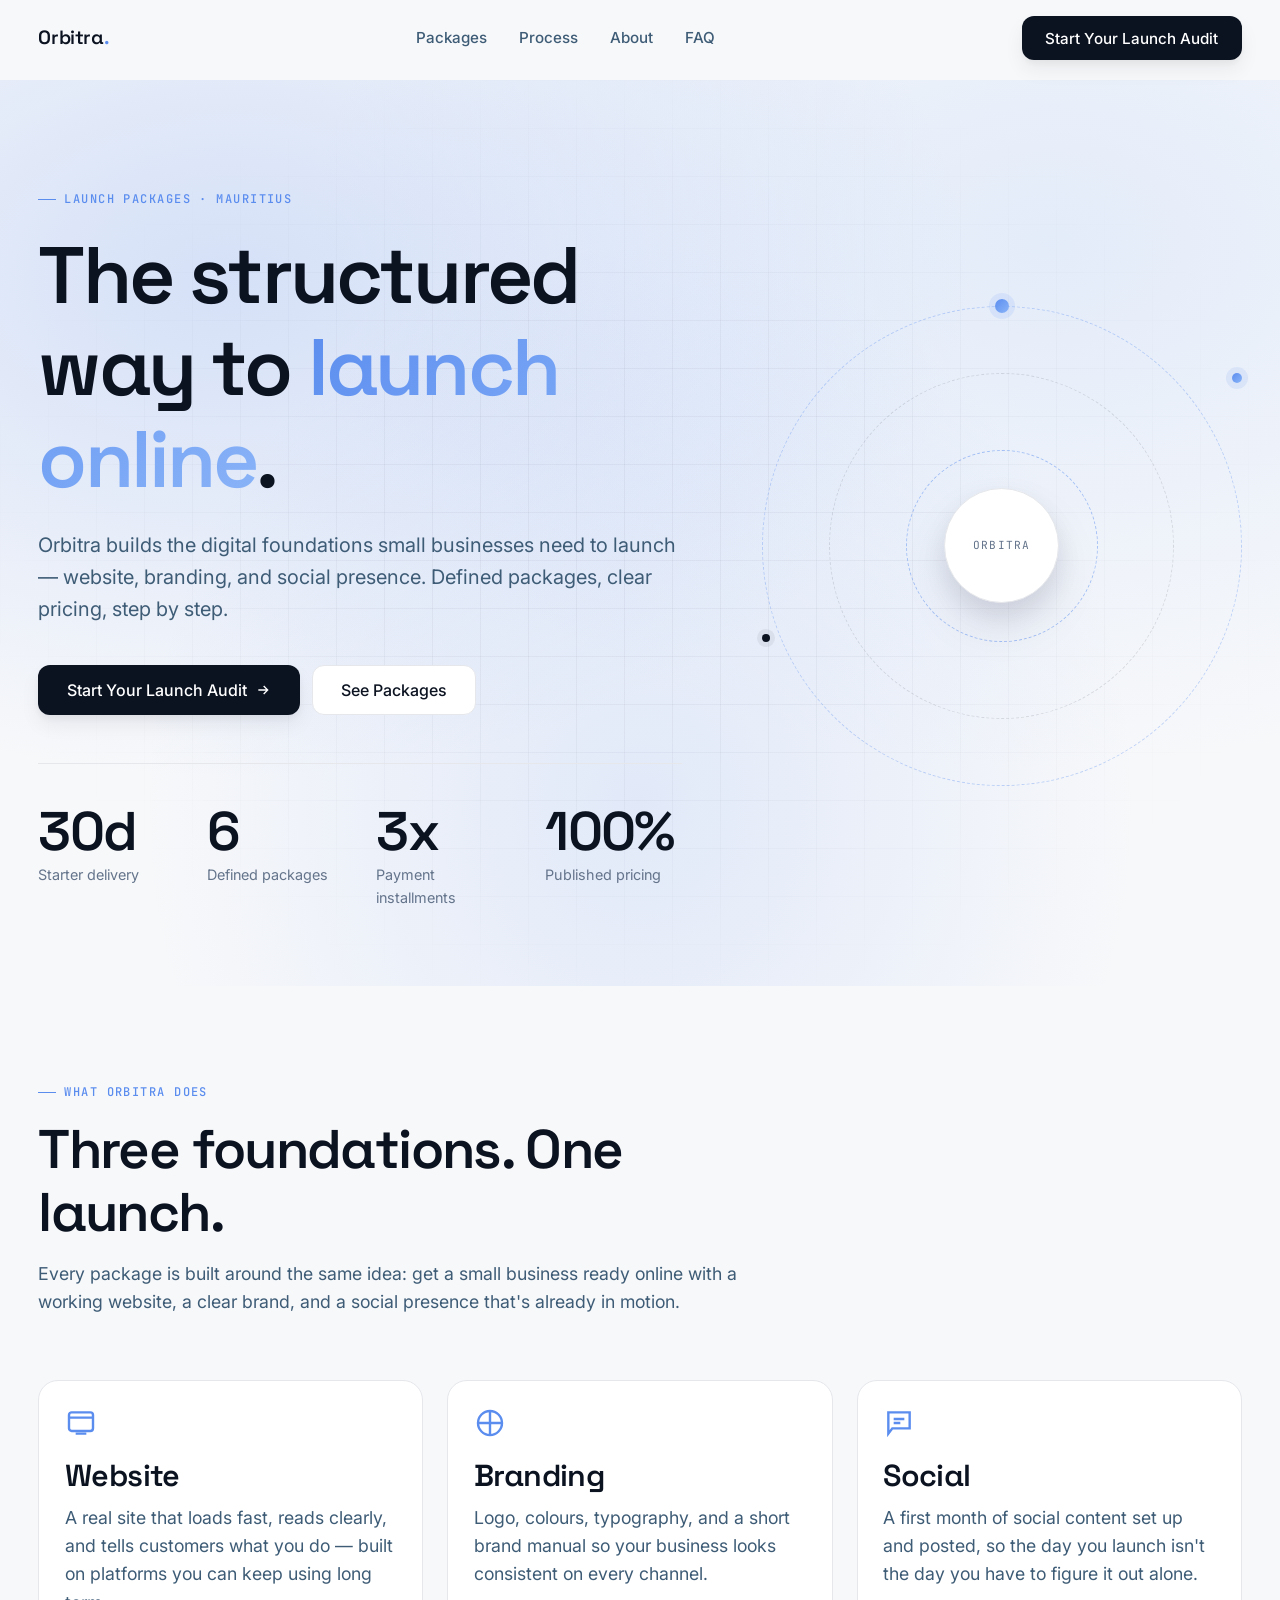
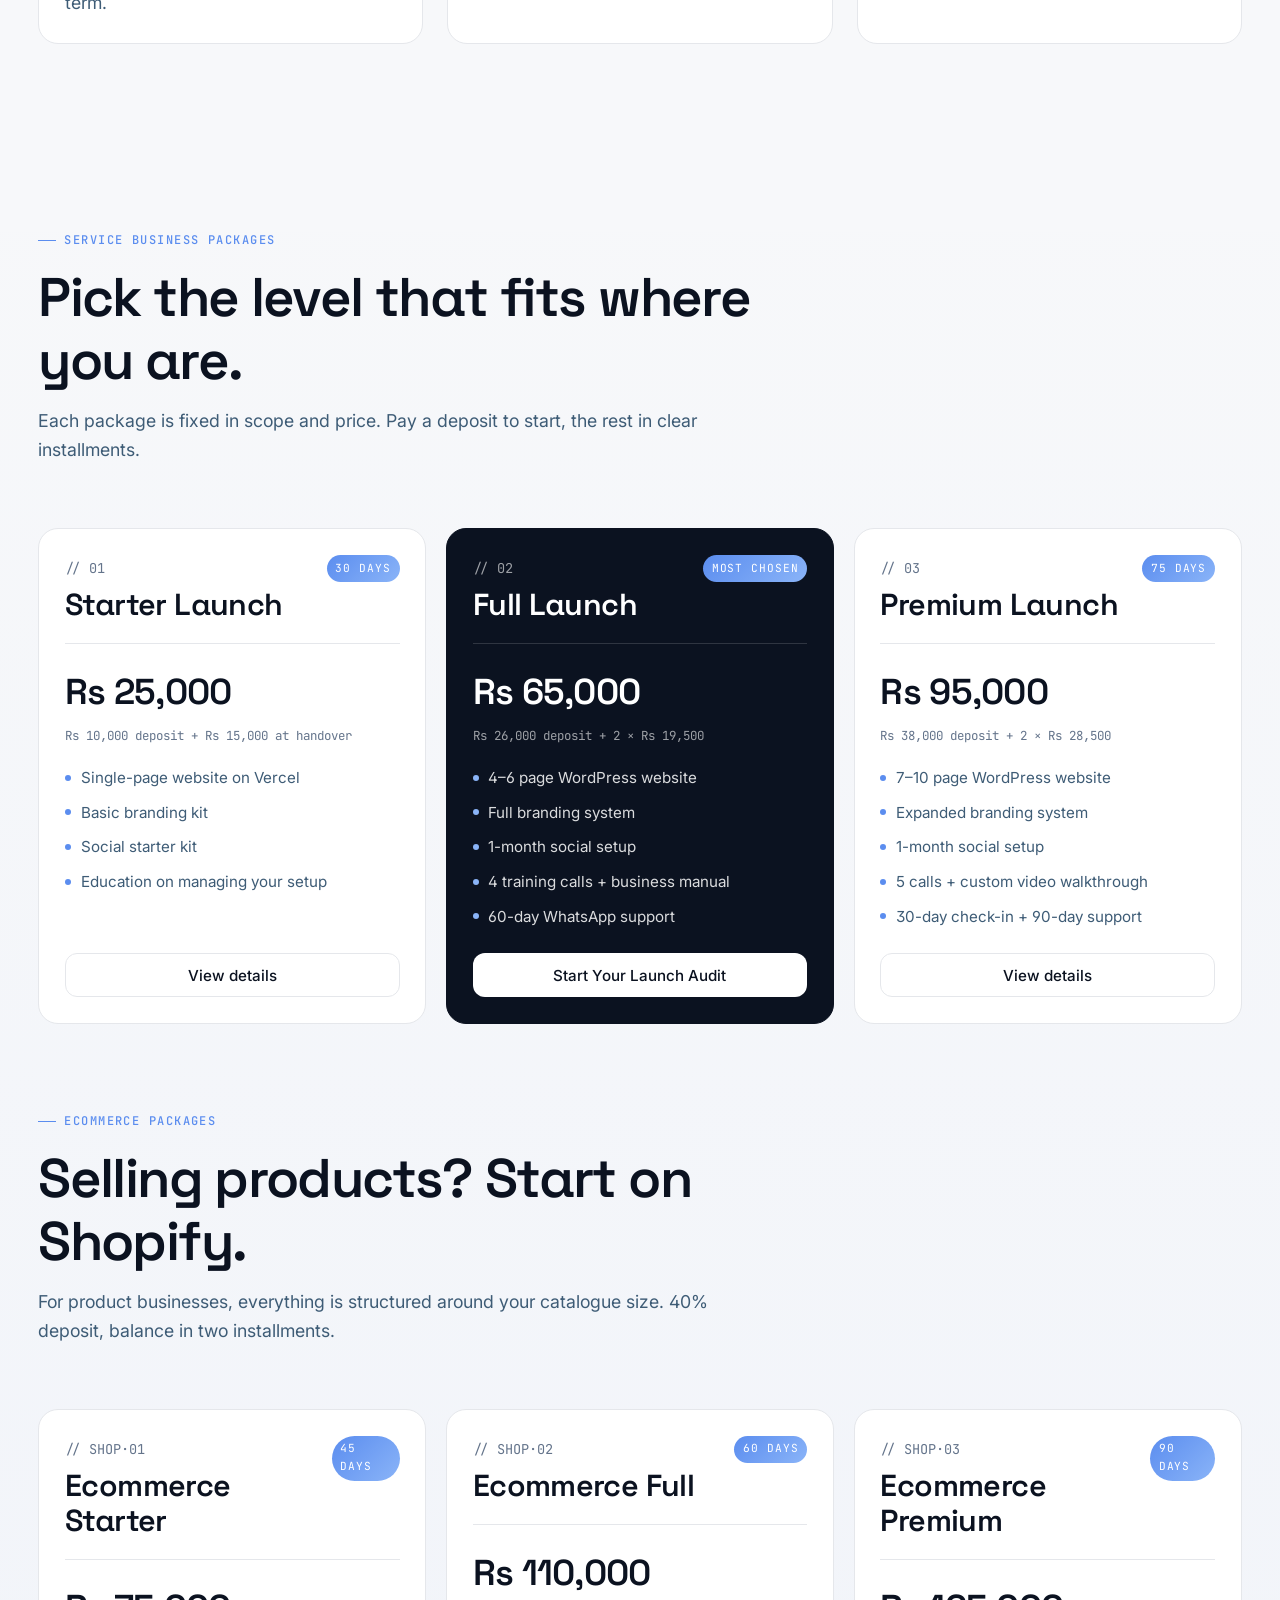
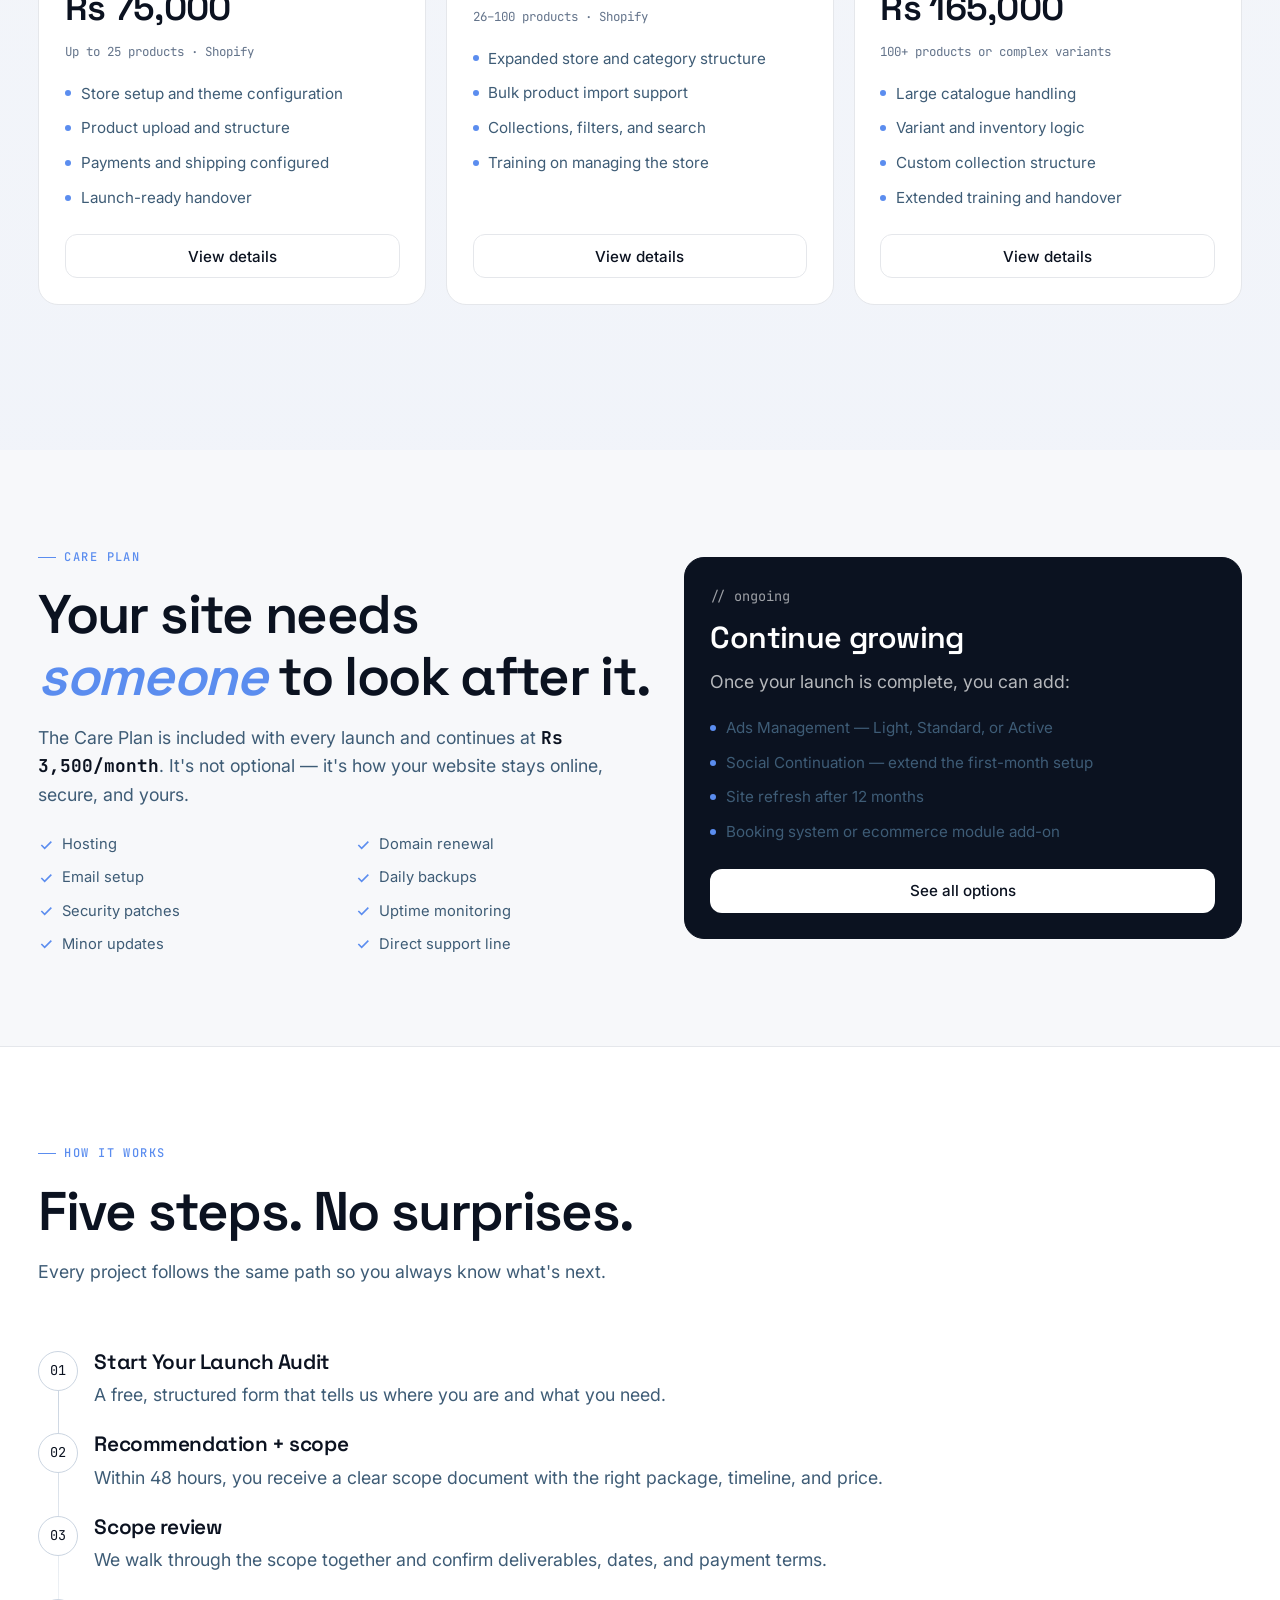
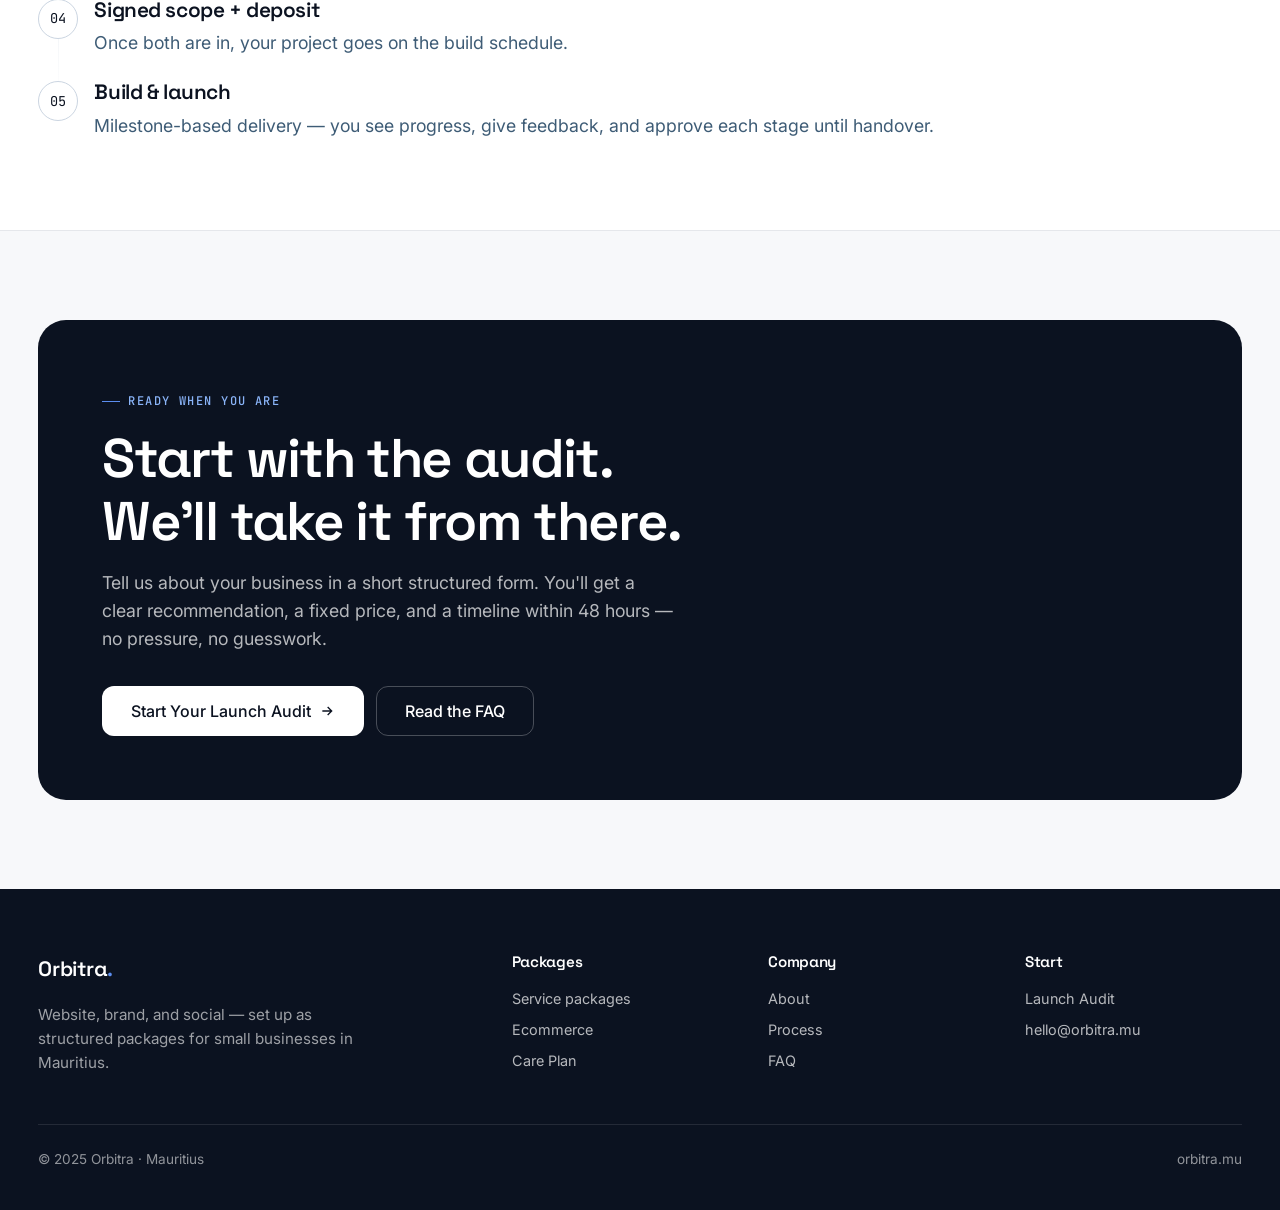
==== commit 887359eb: "Add page: home" ====
--- a/index.html
+++ b/index.html
@@ -4,318 +4,352 @@
 <meta charset="UTF-8">
 <meta name="viewport" content="width=device-width, initial-scale=1.0">
 <title>Orbitra — Launch Packages for Mauritian Businesses</title>
-<meta name="description" content="Orbitra builds the digital foundations small businesses need to launch. Structured packages, clear pricing, step-by-step delivery.">
+<meta name="description" content="Orbitra builds the digital foundations small businesses need to launch. Defined packages, transparent pricing, step-by-step delivery in Mauritius.">
 <link rel="stylesheet" href="/styles.css">
 <style>
-.hero-figure{position:relative;border:1px solid var(--color-border);padding:var(--space-4);background:var(--color-bg);min-height:340px;display:flex;flex-direction:column;justify-content:space-between;gap:var(--space-3)}
-.hero-figure .corner{position:absolute;width:10px;height:10px;border:1px solid var(--color-heading)}
-.hero-figure .corner.tl{top:-1px;left:-1px;border-right:none;border-bottom:none}
-.hero-figure .corner.tr{top:-1px;right:-1px;border-left:none;border-bottom:none}
-.hero-figure .corner.bl{bottom:-1px;left:-1px;border-right:none;border-top:none}
-.hero-figure .corner.br{bottom:-1px;right:-1px;border-left:none;border-top:none}
-.hero-svg{width:100%;height:auto;display:block}
-.hero-svg .draw{stroke-dasharray:600;stroke-dashoffset:600;animation:draw 2.4s var(--ease-out-expo) forwards}
-.hero-svg .draw.d2{animation-delay:.4s}
-.hero-svg .draw.d3{animation-delay:.8s}
-.hero-svg .pulse{animation:pulse 2.6s ease-in-out infinite}
-@keyframes draw{to{stroke-dashoffset:0}}
-@keyframes pulse{0%,100%{opacity:.3}50%{opacity:1}}
-.hero-figure-meta{display:flex;justify-content:space-between;font-family:var(--font-mono);font-size:.7rem;letter-spacing:.2em;text-transform:uppercase;color:var(--color-muted);padding-top:var(--space-2);border-top:1px solid var(--color-border)}
-.summary-row{display:grid;grid-template-columns:1fr;gap:0;border:1px solid var(--color-border)}
-@media(min-width:900px){.summary-row{grid-template-columns:repeat(3,1fr)}}
-.summary-cell{padding:var(--space-4);border-bottom:1px solid var(--color-border)}
-.summary-cell:last-child{border-bottom:none}
-@media(min-width:900px){.summary-cell{border-bottom:none;border-right:1px solid var(--color-border)}.summary-cell:last-child{border-right:none}}
-.summary-cell .num-tag{font-family:var(--font-mono);font-size:.7rem;letter-spacing:.2em;color:var(--color-secondary);margin-bottom:var(--space-2);display:block}
-.summary-cell h3{margin-bottom:.6rem}
-.summary-cell p{color:var(--color-muted);font-size:.98rem}
-.care-band{background:var(--color-surface);border:1px solid var(--color-border);padding:var(--space-6);display:grid;grid-template-columns:1fr;gap:var(--space-4);align-items:center}
-@media(min-width:900px){.care-band{grid-template-columns:1fr auto}}
-.care-band .price-lg{font-family:var(--font-display);font-size:clamp(2rem,3.5vw,2.75rem);color:var(--color-heading);line-height:1;letter-spacing:-.02em}
-.care-band .price-lg small{font-family:var(--font-mono);font-size:.7rem;letter-spacing:.15em;text-transform:uppercase;color:var(--color-muted);margin-left:.5rem}
-.cta-section{padding:var(--space-16) 0;text-align:left}
-.cta-section h2{max-width:780px;margin-bottom:var(--space-3)}
-.cta-section p{max-width:600px;color:var(--color-muted);margin-bottom:var(--space-4)}
-.cat-label{display:flex;align-items:baseline;gap:var(--space-2);margin-bottom:var(--space-4)}
-.cat-label .tag{font-family:var(--font-mono);font-size:.7rem;letter-spacing:.2em;text-transform:uppercase;color:var(--color-secondary);padding:.3rem .6rem;border:1px solid var(--color-border)}
-.featured-card{border-color:var(--color-heading)}
-.featured-card::before{content:'RECOMMENDED';position:absolute;top:-1px;right:-1px;font-family:var(--font-mono);font-size:.65rem;letter-spacing:.2em;background:var(--color-heading);color:var(--color-bg);padding:.4rem .7rem}
+.hero-grid{display:grid;grid-template-columns:1fr;gap:3rem;align-items:center}
+@media(min-width:1024px){.hero-grid{grid-template-columns:1.3fr 1fr;gap:4rem}}
+.hero-visual{position:relative;aspect-ratio:1/1;max-width:480px;margin-left:auto;width:100%}
+.orbit-ring{position:absolute;inset:0;border:1px dashed rgba(91,141,239,0.35);border-radius:50%;animation:spin 40s linear infinite}
+.orbit-ring:nth-child(2){inset:14%;animation-duration:28s;animation-direction:reverse;border-color:rgba(11,18,32,0.12)}
+.orbit-ring:nth-child(3){inset:30%;animation-duration:20s;border-color:rgba(91,141,239,0.5)}
+.orbit-dot{position:absolute;width:14px;height:14px;border-radius:50%;background:var(--gradient-brand);box-shadow:0 0 0 6px rgba(91,141,239,0.12)}
+.orbit-dot.d1{top:-7px;left:50%;transform:translateX(-50%)}
+.orbit-dot.d2{top:14%;right:0;width:10px;height:10px}
+.orbit-dot.d3{bottom:30%;left:0;width:8px;height:8px;background:var(--color-primary);box-shadow:0 0 0 5px rgba(11,18,32,0.06)}
+.orbit-core{position:absolute;inset:38%;border-radius:50%;background:var(--color-surface);border:1px solid var(--color-border);box-shadow:var(--shadow-lg);display:flex;align-items:center;justify-content:center;font-family:var(--font-mono);font-size:.7rem;color:var(--color-muted);letter-spacing:.1em}
+@keyframes spin{to{transform:rotate(360deg)}}
+.pkg-grid{display:grid;gap:1.25rem;grid-template-columns:1fr}
+@media(min-width:768px){.pkg-grid{grid-template-columns:repeat(3,1fr)}}
+.pkg-card{display:flex;flex-direction:column;height:100%}
+.pkg-head{display:flex;justify-content:space-between;align-items:flex-start;gap:1rem;margin-bottom:1.25rem;padding-bottom:1.25rem;border-bottom:1px solid var(--color-border)}
+.card-featured .pkg-head{border-bottom-color:rgba(255,255,255,0.15)}
+.pkg-badge{font-family:var(--font-mono);font-size:.7rem;padding:.3rem .55rem;border-radius:999px;background:var(--gradient-brand);color:#fff;letter-spacing:.08em;text-transform:uppercase}
+.pkg-foot{margin-top:auto;padding-top:1.5rem}
+.care-grid{display:grid;gap:2rem;grid-template-columns:1fr;align-items:center}
+@media(min-width:900px){.care-grid{grid-template-columns:1.1fr 1fr}}
+.care-list{display:grid;grid-template-columns:1fr 1fr;gap:.6rem 1.25rem;margin-top:1.5rem}
+.care-list span{display:flex;align-items:center;gap:.5rem;font-size:.92rem;color:var(--color-secondary)}
+.care-list svg{flex-shrink:0;color:var(--color-accent)}
+.process-list{display:grid;gap:1.5rem;position:relative}
+.process-list::before{content:'';position:absolute;left:1.25rem;top:2.5rem;bottom:2.5rem;width:1px;background:linear-gradient(to bottom,var(--color-border-strong),transparent)}
+.cta-final{background:var(--color-primary);color:#fff;border-radius:var(--radius-xl);padding:clamp(2.5rem,5vw,4.5rem);position:relative;overflow:hidden}
+.cta-final h2,.cta-final p{color:#fff}
+.cta-final p{color:rgba(255,255,255,0.7);max-width:52ch}
+.cta-mesh{position:absolute;inset:0;background:radial-gradient(at 80% 20%,rgba(91,141,239,0.4) 0,transparent 50%),radial-gradient(at 20% 90%,rgba(138,180,248,0.25) 0,transparent 55%);opacity:.8}
+.cta-final>*{position:relative;z-index:1}
+.stats-row{display:grid;grid-template-columns:repeat(2,1fr);gap:2rem;margin-top:3rem;padding-top:2.5rem;border-top:1px solid var(--color-border)}
+@media(min-width:768px){.stats-row{grid-template-columns:repeat(4,1fr)}}
 </style>
 </head>
 <body>
 <header class="site-header">
-  <div class="container nav-inner">
-    <a href="/" class="nav-logo">Orbitra</a>
-    <nav><ul class="nav-menu">
-      <li><a href="/">Home</a></li>
-      <li><a href="/packages.html">Packages</a></li>
-      <li><a href="/process.html">Process</a></li>
-      <li><a href="/about.html">About</a></li>
-      <li><a href="/faq.html">FAQ</a></li>
-    </ul></nav>
-    <a href="https://calendly.com/edarling85/" target="_blank" rel="noopener noreferrer" class="btn btn-primary nav-cta">Launch Audit</a>
-    <button class="nav-toggle" aria-label="Menu" aria-expanded="false"><span></span><span></span><span></span></button>
+  <div class="container nav">
+    <a href="/" class="nav-brand">Orbitra<span style="color:var(--color-accent)">.</span></a>
+    <nav class="nav-links" aria-label="Primary">
+      <a href="/packages.html">Packages</a>
+      <a href="/process.html">Process</a>
+      <a href="/about.html">About</a>
+      <a href="/faq.html">FAQ</a>
+    </nav>
+    <div class="nav-cta">
+      <a href="https://calendly.com/edarling85/" target="_blank" rel="noopener noreferrer" class="btn btn-primary">Start Your Launch Audit</a>
+    </div>
   </div>
-  <div class="nav-mobile"><div class="container"><ul>
-    <li><a href="/">Home</a></li>
-    <li><a href="/packages.html">Packages</a></li>
-    <li><a href="/process.html">Process</a></li>
-    <li><a href="/about.html">About</a></li>
-    <li><a href="/faq.html">FAQ</a></li>
-    <li><a href="https://calendly.com/edarling85/" target="_blank" rel="noopener noreferrer">Start Your Launch Audit</a></li>
-  </ul></div></div>
 </header>
 
 <main>
-
-<section class="hero blueprint-bg">
-  <div class="container">
-    <div class="hero-grid">
-      <div class="reveal">
-        <span class="eyebrow" style="margin-bottom:var(--space-3);display:inline-flex">Orbitra · Mauritius</span>
-        <h1>The digital foundations small businesses need to <span class="accent">launch</span>.</h1>
-        <p style="margin-top:var(--space-3);max-width:560px;font-size:1.15rem;color:var(--color-muted)">Website, branding, and social presence — delivered as defined packages with installments. Clear scope. Published prices. Step-by-step delivery.</p>
-        <div class="btn-group" style="margin-top:var(--space-4)">
-          <a href="https://calendly.com/edarling85/" target="_blank" rel="noopener noreferrer" class="btn btn-primary">Start Your Launch Audit</a>
-          <a href="#packages" class="btn btn-ghost">See Packages</a>
-        </div>
-      </div>
-      <div class="hero-figure reveal">
-        <span class="corner tl"></span><span class="corner tr"></span><span class="corner bl"></span><span class="corner br"></span>
-        <div class="mono" style="color:var(--color-muted)">FIG. 01 · LAUNCH PLAN</div>
-        <svg class="hero-svg" viewBox="0 0 360 200" xmlns="http://www.w3.org/2000/svg" aria-hidden="true">
-          <line class="draw" x1="20" y1="160" x2="340" y2="160" stroke="#C9C2B0" stroke-width="1"/>
-          <line class="draw d2" x1="20" y1="160" x2="20" y2="40" stroke="#C9C2B0" stroke-width="1"/>
-          <polyline class="draw d3" points="20,140 100,120 180,95 260,70 340,45" fill="none" stroke="#1F5F8B" stroke-width="1.5"/>
-          <circle cx="20" cy="140" r="3" fill="#1F5F8B"/>
-          <circle cx="100" cy="120" r="3" fill="#1F5F8B"/>
-          <circle cx="180" cy="95" r="3" fill="#1F5F8B"/>
-          <circle cx="260" cy="70" r="3" fill="#1F5F8B"/>
-          <circle class="pulse" cx="340" cy="45" r="5" fill="#B07D2A"/>
-          <text x="20" y="180" font-family="IBM Plex Mono" font-size="7" fill="#6B6760" letter-spacing="1">DAY 1</text>
-          <text x="90" y="180" font-family="IBM Plex Mono" font-size="7" fill="#6B6760" letter-spacing="1">DAY 15</text>
-          <text x="170" y="180" font-family="IBM Plex Mono" font-size="7" fill="#6B6760" letter-spacing="1">DAY 30</text>
-          <text x="250" y="180" font-family="IBM Plex Mono" font-size="7" fill="#6B6760" letter-spacing="1">DAY 60</text>
-          <text x="315" y="180" font-family="IBM Plex Mono" font-size="7" fill="#6B6760" letter-spacing="1">LAUNCH</text>
-        </svg>
-        <dl class="hero-figure-meta">
-          <div><dt style="font-size:.65rem">SCOPE</dt><dd style="font-family:var(--font-display);font-size:.95rem;color:var(--color-heading)">Fixed</dd></div>
-          <div><dt style="font-size:.65rem">PRICING</dt><dd style="font-family:var(--font-display);font-size:.95rem;color:var(--color-heading)">Published</dd></div>
-          <div><dt style="font-size:.65rem">PAYMENT</dt><dd style="font-family:var(--font-display);font-size:.95rem;color:var(--color-heading)">Installments</dd></div>
-        </dl>
-      </div>
-    </div>
-  </div>
-</section>
-
-<section class="section">
-  <div class="container">
-    <div class="section-header reveal hairline-draw">
-      <span class="eyebrow">What Orbitra Does</span>
-      <h2>Three foundations. One launch.</h2>
-    </div>
-    <div class="summary-row reveal reveal-stagger">
-      <div class="summary-cell">
-        <span class="num-tag">01 · Website</span>
-        <h3>A site built to be lived in.</h3>
-        <p>Single-page to multi-page WordPress, or Shopify for product businesses. Hosted, secured, and handed over ready to use.</p>
-      </div>
-      <div class="summary-cell">
-        <span class="num-tag">02 · Branding</span>
-        <h3>A look that holds up.</h3>
-        <p>Logo, colours, type, and the simple guidelines you need to apply them consistently across everything you produce.</p>
-      </div>
-      <div class="summary-cell">
-        <span class="num-tag">03 · Social</span>
-        <h3>A presence that opens the door.</h3>
-        <p>Profiles set up, templates prepared, and a starter month of content so you launch with a feed worth visiting.</p>
-      </div>
-    </div>
-  </div>
-</section>
-
-<section class="section" id="packages">
-  <div class="container">
-    <div class="section-header reveal hairline-draw">
-      <span class="eyebrow">Service Business Packages</span>
-      <div>
-        <h2>For consultants, studios, and service-led businesses.</h2>
-        <p style="margin-top:var(--space-2);color:var(--color-muted);max-width:540px">Three tiers. Each one includes the website, branding, and social setup you need to start.</p>
-      </div>
-    </div>
-    <div class="grid grid-3 reveal reveal-stagger">
-      <article class="package-card">
-        <div class="package-head">
-          <div><div class="mono" style="color:var(--color-secondary)">TIER 01</div><h3 style="margin-top:.3rem">Starter Launch</h3></div>
-          <svg class="line-icon" viewBox="0 0 28 28" aria-hidden="true"><rect x="3" y="6" width="22" height="16"/><line x1="3" y1="11" x2="25" y2="11"/></svg>
-        </div>
-        <div class="package-price">Rs 25,000<small>Rs 10K deposit · Rs 15K at handover</small></div>
-        <ul>
-          <li>Single-page website</li>
-          <li>Basic branding kit</li>
-          <li>Social starter setup</li>
-          <li>Education + handover</li>
-          <li>Hosted on Vercel</li>
-        </ul>
-        <div class="package-meta"><span>30 Days</span><span>Care Plan Required</span></div>
-      </article>
-      <article class="package-card featured-card">
-        <div class="package-head">
-          <div><div class="mono" style="color:var(--color-secondary)">TIER 02</div><h3 style="margin-top:.3rem">Full Launch</h3></div>
-          <svg class="line-icon" viewBox="0 0 28 28" aria-hidden="true"><rect x="3" y="5" width="22" height="18"/><line x1="3" y1="10" x2="25" y2="10"/><line x1="8" y1="15" x2="20" y2="15"/><line x1="8" y1="19" x2="16" y2="19"/></svg>
-        </div>
-        <div class="package-price">Rs 65,000<small>Rs 26K deposit · 2× Rs 19,500</small></div>
-        <ul>
-          <li>4–6 page WordPress site</li>
-          <li>Full branding system</li>
-          <li>1 month of social setup</li>
-          <li>4 training calls + business manual</li>
-          <li>60-day WhatsApp support</li>
-        </ul>
-        <div class="package-meta"><span>60 Days</span><span>Teal Host</span></div>
-      </article>
-      <article class="package-card">
-        <div class="package-head">
-          <div><div class="mono" style="color:var(--color-secondary)">TIER 03</div><h3 style="margin-top:.3rem">Premium Launch</h3></div>
-          <svg class="line-icon" viewBox="0 0 28 28" aria-hidden="true"><polygon points="14,3 25,9 25,19 14,25 3,19 3,9"/><line x1="14" y1="3" x2="14" y2="25"/><line x1="3" y1="9" x2="25" y2="19"/><line x1="25" y1="9" x2="3" y2="19"/></svg>
-        </div>
-        <div class="package-price">Rs 95,000<small>Rs 38K deposit · 2× Rs 28,500</small></div>
-        <ul>
-          <li>7–10 page WordPress site</li>
-          <li>Expanded branding system</li>
-          <li>1 month of social setup</li>
-          <li>5 calls + custom video walkthrough</li>
-          <li>30-day post-launch check-in</li>
-          <li>90-day WhatsApp support</li>
-        </ul>
-        <div class="package-meta"><span>75 Days</span><span>Teal Host</span></div>
-      </article>
-    </div>
-  </div>
-</section>
-
-<section class="section">
-  <div class="container">
-    <div class="section-header reveal hairline-draw">
-      <span class="eyebrow">Ecommerce Packages</span>
-      <div>
-        <h2>For product businesses ready to sell online.</h2>
-        <p style="margin-top:var(--space-2);color:var(--color-muted);max-width:540px">Built on Shopify. 40% deposit, balance over two installments. Add-ons available for photography and content.</p>
-      </div>
-    </div>
-    <div class="grid grid-3 reveal reveal-stagger">
-      <article class="package-card">
-        <div class="package-head">
-          <div><div class="mono" style="color:var(--color-secondary)">SHOPIFY · STARTER</div><h3 style="margin-top:.3rem">Ecommerce Starter</h3></div>
-          <svg class="line-icon" viewBox="0 0 28 28" aria-hidden="true"><path d="M5 8h18l-2 14H7L5 8z"/><path d="M10 8V5a4 4 0 0 1 8 0v3"/></svg>
-        </div>
-        <div class="package-price">Rs 75,000<small>Up to 25 products</small></div>
-        <ul>
-          <li>Shopify storefront setup</li>
-          <li>Brand-aligned theme</li>
-          <li>Product page templates</li>
-          <li>Payment & shipping config</li>
-          <li>Training + handover</li>
-        </ul>
-        <div class="package-meta"><span>45 Days</span><span>Shopify</span></div>
-      </article>
-      <article class="package-card featured-card">
-        <div class="package-head">
-          <div><div class="mono" style="color:var(--color-secondary)">SHOPIFY · FULL</div><h3 style="margin-top:.3rem">Ecommerce Full</h3></div>
-          <svg class="line-icon" viewBox="0 0 28 28" aria-hidden="true"><path d="M3 7h22l-2 16H5L3 7z"/><path d="M9 7V4h10v3"/><line x1="3" y1="12" x2="25" y2="12"/></svg>
-        </div>
-        <div class="package-price">Rs 110,000<small>26–100 products</small></div>
-        <ul>
-          <li>Expanded storefront</li>
-          <li>Collections + filtering</li>
-          <li>Marketing pages</li>
-          <li>Inventory + analytics setup</li>
-          <li>Training + handover</li>
-        </ul>
-        <div class="package-meta"><span>60 Days</span><span>Shopify</span></div>
-      </article>
-      <article class="package-card">
-        <div class="package-head">
-          <div><div class="mono" style="color:var(--color-secondary)">SHOPIFY · PREMIUM</div><h3 style="margin-top:.3rem">Ecommerce Premium</h3></div>
-          <svg class="line-icon" viewBox="0 0 28 28" aria-hidden="true"><rect x="3" y="7" width="22" height="16"/><line x1="3" y1="12" x2="25" y2="12"/><line x1="9" y1="7" x2="9" y2="23"/><line x1="17" y1="7" x2="17" y2="23"/></svg>
-        </div>
-        <div class="package-price">Rs 165,000<small>100+ products or complex variants</small></div>
-        <ul>
-          <li>Full catalogue architecture</li>
-          <li>Variant + bundle handling</li>
-          <li>Custom storefront sections</li>
-          <li>Advanced integrations</li>
-          <li>Extended training</li>
-        </ul>
-        <div class="package-meta"><span>90 Days</span><span>Shopify</span></div>
-      </article>
-    </div>
-    <p class="mono" style="margin-top:var(--space-4);color:var(--color-muted);text-align:center">ADD-ONS · PHOTOGRAPHY RS 8K · DESCRIPTIONS RS 5K / 25 · EXTRA PRODUCTS RS 4K / 25</p>
-  </div>
-</section>
-
-<section class="section">
-  <div class="container">
-    <div class="section-header reveal hairline-draw">
-      <span class="eyebrow">Care Plan · Essential</span>
-      <h2>Every launch stays supported.</h2>
-    </div>
-    <div class="care-band reveal">
-      <div>
-        <h3 style="margin-bottom:var(--space-2)">The Care Plan keeps your site running.</h3>
-        <p style="color:var(--color-muted);max-width:560px">Hosting, domain, email, backups, security, monitoring, and minor updates — handled monthly so your launch keeps working long after handover. Included with every package, not optional.</p>
-      </div>
-      <div style="text-align:right">
-        <div class="price-lg">Rs 3,500<small>/ month</small></div>
-        <div class="mono" style="margin-top:var(--space-2);color:var(--color-muted)">REQUIRED · ALL LAUNCH CLIENTS</div>
-      </div>
-    </div>
-  </div>
-</section>
-
-<section class="section cta-section mesh-bg">
-  <div class="container">
-    <div class="reveal">
-      <span class="eyebrow" style="margin-bottom:var(--space-3);display:inline-flex">Start Here</span>
-      <h2>Begin with a Launch Audit.</h2>
-      <p>Tell us where your business stands today. Within 48 hours you'll receive a recommendation and a scope document — package, timeline, and price clearly laid out. No pressure, no guesswork.</p>
-      <div class="btn-group">
-        <a href="https://calendly.com/edarling85/" target="_blank" rel="noopener noreferrer" class="btn btn-primary">Start Your Launch Audit</a>
-        <a href="/process.html" class="btn btn-ghost">See How It Works</a>
-      </div>
-    </div>
-  </div>
-</section>
-
+  <section class="hero">
+    <div class="mesh-bg"></div>
+    <div class="grid-overlay"></div>
+    <div class="container hero-inner">
+      <div class="hero-grid">
+        <div class="reveal">
+          <span class="eyebrow">Launch packages · Mauritius</span>
+          <h1 style="margin-top:1.25rem">The structured way to <span class="gradient-text">launch online</span>.</h1>
+          <p class="hero-lede">Orbitra builds the digital foundations small businesses need to launch — website, branding, and social presence. Defined packages, clear pricing, step by step.</p>
+          <div class="hero-ctas">
+            <a href="https://calendly.com/edarling85/" target="_blank" rel="noopener noreferrer" class="btn btn-primary btn-lg">Start Your Launch Audit
+              <svg width="16" height="16" viewBox="0 0 24 24" fill="none" stroke="currentColor" stroke-width="2"><path d="M5 12h14M13 6l6 6-6 6"/></svg>
+            </a>
+            <a href="#packages" class="btn btn-secondary btn-lg">See Packages</a>
+          </div>
+          <div class="stats-row reveal-stagger">
+            <div class="stat"><span class="stat-number" data-counter="30" data-suffix="d">0</span><span class="stat-label">Starter delivery</span></div>
+            <div class="stat"><span class="stat-number" data-counter="6" data-prefix="" data-suffix="">0</span><span class="stat-label">Defined packages</span></div>
+            <div class="stat"><span class="stat-number" data-counter="3" data-suffix="x">0</span><span class="stat-label">Payment installments</span></div>
+            <div class="stat"><span class="stat-number" data-counter="100" data-suffix="%">0</span><span class="stat-label">Published pricing</span></div>
+          </div>
+        </div>
+        <div class="hero-visual reveal" aria-hidden="true">
+          <div class="orbit-ring"></div>
+          <div class="orbit-ring"></div>
+          <div class="orbit-ring"></div>
+          <div class="orbit-dot d1"></div>
+          <div class="orbit-dot d2"></div>
+          <div class="orbit-dot d3"></div>
+          <div class="orbit-core">ORBITRA</div>
+        </div>
+      </div>
+    </div>
+  </section>
+
+  <section id="what">
+    <div class="container">
+      <div class="section-header reveal">
+        <span class="eyebrow">What Orbitra does</span>
+        <h2 style="margin-top:1rem">Three foundations. One launch.</h2>
+        <p>Every package is built around the same idea: get a small business ready online with a working website, a clear brand, and a social presence that's already in motion.</p>
+      </div>
+      <div class="grid grid-3 reveal-stagger">
+        <article class="card">
+          <svg width="32" height="32" viewBox="0 0 24 24" fill="none" stroke="#5B8DEF" stroke-width="1.8"><rect x="3" y="4" width="18" height="14" rx="2"/><path d="M3 8h18M8 20h8"/></svg>
+          <h3 style="margin-top:1.25rem">Website</h3>
+          <p style="margin-top:.6rem">A real site that loads fast, reads clearly, and tells customers what you do — built on platforms you can keep using long term.</p>
+        </article>
+        <article class="card">
+          <svg width="32" height="32" viewBox="0 0 24 24" fill="none" stroke="#5B8DEF" stroke-width="1.8"><circle cx="12" cy="12" r="9"/><path d="M12 3v18M3 12h18"/></svg>
+          <h3 style="margin-top:1.25rem">Branding</h3>
+          <p style="margin-top:.6rem">Logo, colours, typography, and a short brand manual so your business looks consistent on every channel.</p>
+        </article>
+        <article class="card">
+          <svg width="32" height="32" viewBox="0 0 24 24" fill="none" stroke="#5B8DEF" stroke-width="1.8"><path d="M4 4h16v12H7l-3 4z"/><path d="M8 9h8M8 12h5"/></svg>
+          <h3 style="margin-top:1.25rem">Social</h3>
+          <p style="margin-top:.6rem">A first month of social content set up and posted, so the day you launch isn't the day you have to figure it out alone.</p>
+        </article>
+      </div>
+    </div>
+  </section>
+
+  <section id="packages" style="background:linear-gradient(180deg,transparent,rgba(91,141,239,0.04))">
+    <div class="container">
+      <div class="section-header reveal">
+        <span class="eyebrow">Service business packages</span>
+        <h2 style="margin-top:1rem">Pick the level that fits where you are.</h2>
+        <p>Each package is fixed in scope and price. Pay a deposit to start, the rest in clear installments.</p>
+      </div>
+      <div class="pkg-grid reveal-stagger">
+        <article class="card pkg-card">
+          <div class="pkg-head">
+            <div>
+              <span class="price-tag">// 01</span>
+              <h3 style="margin-top:.5rem">Starter Launch</h3>
+            </div>
+            <span class="pkg-badge">30 days</span>
+          </div>
+          <div class="price-amount">Rs 25,000</div>
+          <div class="price-meta">Rs 10,000 deposit + Rs 15,000 at handover</div>
+          <ul class="feature-list">
+            <li>Single-page website on Vercel</li>
+            <li>Basic branding kit</li>
+            <li>Social starter kit</li>
+            <li>Education on managing your setup</li>
+          </ul>
+          <div class="pkg-foot"><a href="/packages.html" class="btn btn-secondary" style="width:100%">View details</a></div>
+        </article>
+
+        <article class="card card-featured pkg-card">
+          <div class="pkg-head">
+            <div>
+              <span class="price-tag" style="color:rgba(255,255,255,0.6)">// 02</span>
+              <h3 style="margin-top:.5rem">Full Launch</h3>
+            </div>
+            <span class="pkg-badge">Most chosen</span>
+          </div>
+          <div class="price-amount" style="color:#fff">Rs 65,000</div>
+          <div class="price-meta" style="color:rgba(255,255,255,0.6)">Rs 26,000 deposit + 2 × Rs 19,500</div>
+          <ul class="feature-list">
+            <li>4–6 page WordPress website</li>
+            <li>Full branding system</li>
+            <li>1-month social setup</li>
+            <li>4 training calls + business manual</li>
+            <li>60-day WhatsApp support</li>
+          </ul>
+          <div class="pkg-foot"><a href="https://calendly.com/edarling85/" target="_blank" rel="noopener noreferrer" class="btn" style="width:100%;background:#fff;color:var(--color-primary)">Start Your Launch Audit</a></div>
+        </article>
+
+        <article class="card pkg-card">
+          <div class="pkg-head">
+            <div>
+              <span class="price-tag">// 03</span>
+              <h3 style="margin-top:.5rem">Premium Launch</h3>
+            </div>
+            <span class="pkg-badge">75 days</span>
+          </div>
+          <div class="price-amount">Rs 95,000</div>
+          <div class="price-meta">Rs 38,000 deposit + 2 × Rs 28,500</div>
+          <ul class="feature-list">
+            <li>7–10 page WordPress website</li>
+            <li>Expanded branding system</li>
+            <li>1-month social setup</li>
+            <li>5 calls + custom video walkthrough</li>
+            <li>30-day check-in + 90-day support</li>
+          </ul>
+          <div class="pkg-foot"><a href="/packages.html" class="btn btn-secondary" style="width:100%">View details</a></div>
+        </article>
+      </div>
+
+      <div class="section-header reveal" style="margin-top:5rem">
+        <span class="eyebrow">Ecommerce packages</span>
+        <h2 style="margin-top:1rem">Selling products? Start on Shopify.</h2>
+        <p>For product businesses, everything is structured around your catalogue size. 40% deposit, balance in two installments.</p>
+      </div>
+      <div class="pkg-grid reveal-stagger">
+        <article class="card pkg-card">
+          <div class="pkg-head">
+            <div><span class="price-tag">// SHOP·01</span><h3 style="margin-top:.5rem">Ecommerce Starter</h3></div>
+            <span class="pkg-badge">45 days</span>
+          </div>
+          <div class="price-amount">Rs 75,000</div>
+          <div class="price-meta">Up to 25 products · Shopify</div>
+          <ul class="feature-list">
+            <li>Store setup and theme configuration</li>
+            <li>Product upload and structure</li>
+            <li>Payments and shipping configured</li>
+            <li>Launch-ready handover</li>
+          </ul>
+          <div class="pkg-foot"><a href="/packages.html" class="btn btn-secondary" style="width:100%">View details</a></div>
+        </article>
+        <article class="card pkg-card">
+          <div class="pkg-head">
+            <div><span class="price-tag">// SHOP·02</span><h3 style="margin-top:.5rem">Ecommerce Full</h3></div>
+            <span class="pkg-badge">60 days</span>
+          </div>
+          <div class="price-amount">Rs 110,000</div>
+          <div class="price-meta">26–100 products · Shopify</div>
+          <ul class="feature-list">
+            <li>Expanded store and category structure</li>
+            <li>Bulk product import support</li>
+            <li>Collections, filters, and search</li>
+            <li>Training on managing the store</li>
+          </ul>
+          <div class="pkg-foot"><a href="/packages.html" class="btn btn-secondary" style="width:100%">View details</a></div>
+        </article>
+        <article class="card pkg-card">
+          <div class="pkg-head">
+            <div><span class="price-tag">// SHOP·03</span><h3 style="margin-top:.5rem">Ecommerce Premium</h3></div>
+            <span class="pkg-badge">90 days</span>
+          </div>
+          <div class="price-amount">Rs 165,000</div>
+          <div class="price-meta">100+ products or complex variants</div>
+          <ul class="feature-list">
+            <li>Large catalogue handling</li>
+            <li>Variant and inventory logic</li>
+            <li>Custom collection structure</li>
+            <li>Extended training and handover</li>
+          </ul>
+          <div class="pkg-foot"><a href="/packages.html" class="btn btn-secondary" style="width:100%">View details</a></div>
+        </article>
+      </div>
+      <p class="reveal" style="margin-top:2rem;font-size:.92rem;color:var(--color-muted)">Add-ons available: photography, description writing, extra products, and advanced features. All quoted upfront.</p>
+    </div>
+  </section>
+
+  <section id="care">
+    <div class="container">
+      <div class="care-grid">
+        <div class="reveal">
+          <span class="eyebrow">Care Plan</span>
+          <h2 style="margin-top:1rem">Your site needs <em style="font-style:italic;color:var(--color-accent)">someone</em> to look after it.</h2>
+          <p style="margin-top:1rem">The Care Plan is included with every launch and continues at <strong style="color:var(--color-primary);font-family:var(--font-mono)">Rs 3,500/month</strong>. It's not optional — it's how your website stays online, secure, and yours.</p>
+          <div class="care-list">
+            <span><svg width="16" height="16" viewBox="0 0 24 24" fill="none" stroke="currentColor" stroke-width="2.4"><path d="M5 12l5 5L20 7"/></svg>Hosting</span>
+            <span><svg width="16" height="16" viewBox="0 0 24 24" fill="none" stroke="currentColor" stroke-width="2.4"><path d="M5 12l5 5L20 7"/></svg>Domain renewal</span>
+            <span><svg width="16" height="16" viewBox="0 0 24 24" fill="none" stroke="currentColor" stroke-width="2.4"><path d="M5 12l5 5L20 7"/></svg>Email setup</span>
+            <span><svg width="16" height="16" viewBox="0 0 24 24" fill="none" stroke="currentColor" stroke-width="2.4"><path d="M5 12l5 5L20 7"/></svg>Daily backups</span>
+            <span><svg width="16" height="16" viewBox="0 0 24 24" fill="none" stroke="currentColor" stroke-width="2.4"><path d="M5 12l5 5L20 7"/></svg>Security patches</span>
+            <span><svg width="16" height="16" viewBox="0 0 24 24" fill="none" stroke="currentColor" stroke-width="2.4"><path d="M5 12l5 5L20 7"/></svg>Uptime monitoring</span>
+            <span><svg width="16" height="16" viewBox="0 0 24 24" fill="none" stroke="currentColor" stroke-width="2.4"><path d="M5 12l5 5L20 7"/></svg>Minor updates</span>
+            <span><svg width="16" height="16" viewBox="0 0 24 24" fill="none" stroke="currentColor" stroke-width="2.4"><path d="M5 12l5 5L20 7"/></svg>Direct support line</span>
+          </div>
+        </div>
+        <div class="reveal">
+          <div class="card" style="background:var(--color-primary);color:#fff;border-color:var(--color-primary)">
+            <span class="price-tag" style="color:rgba(255,255,255,0.6)">// ongoing</span>
+            <h3 style="margin-top:.75rem;color:#fff">Continue growing</h3>
+            <p style="color:rgba(255,255,255,0.7);margin-top:.75rem">Once your launch is complete, you can add:</p>
+            <ul class="feature-list">
+              <li>Ads Management — Light, Standard, or Active</li>
+              <li>Social Continuation — extend the first-month setup</li>
+              <li>Site refresh after 12 months</li>
+              <li>Booking system or ecommerce module add-on</li>
+            </ul>
+            <a href="/packages.html" class="btn" style="margin-top:1.5rem;width:100%;background:#fff;color:var(--color-primary)">See all options</a>
+          </div>
+        </div>
+      </div>
+    </div>
+  </section>
+
+  <section id="process" style="background:var(--color-surface);border-top:1px solid var(--color-border);border-bottom:1px solid var(--color-border)">
+    <div class="container">
+      <div class="section-header reveal">
+        <span class="eyebrow">How it works</span>
+        <h2 style="margin-top:1rem">Five steps. No surprises.</h2>
+        <p>Every project follows the same path so you always know what's next.</p>
+      </div>
+      <div class="process-list reveal-stagger">
+        <div class="process-step"><div class="step-num">01</div><h4>Start Your Launch Audit</h4><p style="margin-top:.4rem">A free, structured form that tells us where you are and what you need.</p></div>
+        <div class="process-step"><div class="step-num">02</div><h4>Recommendation + scope</h4><p style="margin-top:.4rem">Within 48 hours, you receive a clear scope document with the right package, timeline, and price.</p></div>
+        <div class="process-step"><div class="step-num">03</div><h4>Scope review</h4><p style="margin-top:.4rem">We walk through the scope together and confirm deliverables, dates, and payment terms.</p></div>
+        <div class="process-step"><div class="step-num">04</div><h4>Signed scope + deposit</h4><p style="margin-top:.4rem">Once both are in, your project goes on the build schedule.</p></div>
+        <div class="process-step"><div class="step-num">05</div><h4>Build &amp; launch</h4><p style="margin-top:.4rem">Milestone-based delivery — you see progress, give feedback, and approve each stage until handover.</p></div>
+      </div>
+    </div>
+  </section>
+
+  <section id="cta">
+    <div class="container">
+      <div class="cta-final reveal">
+        <div class="cta-mesh"></div>
+        <span class="eyebrow" style="color:var(--gradient-end)">Ready when you are</span>
+        <h2 style="margin-top:1rem;max-width:18ch">Start with the audit. We'll take it from there.</h2>
+        <p style="margin-top:1rem">Tell us about your business in a short structured form. You'll get a clear recommendation, a fixed price, and a timeline within 48 hours — no pressure, no guesswork.</p>
+        <div class="hero-ctas" style="margin-top:2rem">
+          <a href="https://calendly.com/edarling85/" target="_blank" rel="noopener noreferrer" class="btn btn-lg" style="background:#fff;color:var(--color-primary)">Start Your Launch Audit
+            <svg width="16" height="16" viewBox="0 0 24 24" fill="none" stroke="currentColor" stroke-width="2"><path d="M5 12h14M13 6l6 6-6 6"/></svg>
+          </a>
+          <a href="/faq.html" class="btn btn-lg btn-ghost" style="color:#fff;border:1px solid rgba(255,255,255,0.25)">Read the FAQ</a>
+        </div>
+      </div>
+    </div>
+  </section>
 </main>
 
 <footer class="site-footer">
   <div class="container">
     <div class="footer-grid">
       <div>
-        <div class="nav-logo" style="margin-bottom:var(--space-2)">Orbitra</div>
-        <p style="color:var(--color-muted);max-width:380px;font-size:.95rem">Website, branding, and social — delivered as packages, not projects. Built for small businesses in Mauritius.</p>
+        <div class="nav-brand" style="color:#fff;font-size:1.3rem">Orbitra<span style="color:var(--color-accent)">.</span></div>
+        <p style="color:rgba(255,255,255,0.6);margin-top:1rem;max-width:34ch;font-size:.95rem">Website, brand, and social — set up as structured packages for small businesses in Mauritius.</p>
       </div>
       <div>
-        <h5>Explore</h5>
-        <ul>
-          <li><a href="/packages.html">Packages</a></li>
-          <li><a href="/process.html">Process</a></li>
-          <li><a href="/about.html">About</a></li>
-          <li><a href="/faq.html">FAQ</a></li>
-        </ul>
+        <h4>Packages</h4>
+        <div style="display:flex;flex-direction:column;gap:.5rem">
+          <a href="/packages.html">Service packages</a>
+          <a href="/packages.html">Ecommerce</a>
+          <a href="/packages.html">Care Plan</a>
+        </div>
       </div>
       <div>
-        <h5>Start</h5>
-        <ul>
-          <li><a href="https://calendly.com/edarling85/" target="_blank" rel="noopener noreferrer">Launch Audit</a></li>
-          <li><a href="mailto:hello@orbitra.mu">hello@orbitra.mu</a></li>
-        </ul>
+        <h4>Company</h4>
+        <div style="display:flex;flex-direction:column;gap:.5rem">
+          <a href="/about.html">About</a>
+          <a href="/process.html">Process</a>
+          <a href="/faq.html">FAQ</a>
+        </div>
+      </div>
+      <div>
+        <h4>Start</h4>
+        <div style="display:flex;flex-direction:column;gap:.5rem">
+          <a href="https://calendly.com/edarling85/" target="_blank" rel="noopener noreferrer">Launch Audit</a>
+          <a href="mailto:hello@orbitra.mu">hello@orbitra.mu</a>
+        </div>
       </div>
     </div>
     <div class="footer-bottom">
-      <span>© <span data-year></span> Orbitra · Mauritius</span>
-      <span>Built to launch.</span>
+      <span>© 2025 Orbitra · Mauritius</span>
+      <span>orbitra.mu</span>
     </div>
   </div>
 </footer>
--- a/styles.css
+++ b/styles.css
@@ -1,635 +1,324 @@
-@import url('https://fonts.googleapis.com/css2?family=IBM+Plex+Serif:ital,wght@0,300;0,400;0,500;0,600;0,700;1,400&family=IBM+Plex+Mono:wght@400;500;600&display=swap');
+@import url('https://fonts.googleapis.com/css2?family=Space+Grotesk:wght@400;500;600;700&family=Inter:wght@300;400;500;600;700&family=JetBrains+Mono:wght@400;500&display=swap');
 
 :root {
-  --color-bg: #F4F1EA;
-  --color-surface: #EDE8DC;
-  --color-surface-2: #E6DFD0;
-  --color-text: #2C2A26;
-  --color-heading: #0E0D0B;
-  --color-muted: #6B6760;
-  --color-primary: #1F5F8B;
-  --color-primary-hover: #174a6e;
-  --color-secondary: #B07D2A;
-  --color-secondary-hover: #8e6420;
-  --color-accent: #2C7BB0;
-  --color-border: #C9C2B0;
-  --color-border-strong: #A8A090;
-
-  --font-display: 'IBM Plex Serif', Georgia, serif;
-  --font-body: 'IBM Plex Serif', Georgia, serif;
-  --font-mono: 'IBM Plex Mono', 'SF Mono', monospace;
+  --color-primary: #0B1220;
+  --color-secondary: #3E5C76;
+  --color-accent: #5B8DEF;
+  --color-bg: #F7F8FA;
+  --color-surface: #FFFFFF;
+  --color-text: #0B1220;
+  --color-muted: #64748B;
+  --color-border: #E5E7EB;
+  --color-border-strong: #CBD5E1;
+  --gradient-start: #5B8DEF;
+  --gradient-end: #8AB4F8;
+  --gradient-brand: linear-gradient(135deg, #5B8DEF 0%, #8AB4F8 100%);
+  --gradient-text: linear-gradient(135deg, #0B1220 0%, #3E5C76 100%);
+
+  --font-heading: 'Space Grotesk', system-ui, sans-serif;
+  --font-body: 'Inter', system-ui, sans-serif;
+  --font-mono: 'JetBrains Mono', ui-monospace, monospace;
 
   --duration-fast: 200ms;
   --duration-base: 400ms;
   --duration-slow: 600ms;
-  --duration-xslow: 1000ms;
   --ease-out-expo: cubic-bezier(0.16, 1, 0.3, 1);
   --ease-in-out-cubic: cubic-bezier(0.65, 0, 0.35, 1);
-  --ease-out-quart: cubic-bezier(0.25, 1, 0.5, 1);
-
-  --space-1: 0.5rem;
-  --space-2: 1rem;
-  --space-3: 1.5rem;
-  --space-4: 2rem;
-  --space-6: 3rem;
-  --space-8: 4rem;
-  --space-12: 6rem;
-  --space-16: 8rem;
-  --space-20: 10rem;
-
-  --container: 1280px;
-  --content: 980px;
-  --hairline: 1px;
-}
-
-*, *::before, *::after { box-sizing: border-box; }
-* { margin: 0; padding: 0; }
-
-html {
-  scroll-behavior: smooth;
-  -webkit-text-size-adjust: 100%;
-}
+
+  --space-xs: 0.5rem;
+  --space-sm: 1rem;
+  --space-md: 1.5rem;
+  --space-lg: 2.5rem;
+  --space-xl: 4rem;
+  --space-2xl: 6rem;
+  --space-3xl: 9rem;
+
+  --radius-sm: 6px;
+  --radius-md: 12px;
+  --radius-lg: 20px;
+  --radius-xl: 28px;
+
+  --shadow-sm: 0 1px 2px rgba(11,18,32,0.04), 0 1px 3px rgba(11,18,32,0.06);
+  --shadow-md: 0 4px 6px rgba(11,18,32,0.04), 0 10px 20px rgba(11,18,32,0.06);
+  --shadow-lg: 0 12px 24px rgba(11,18,32,0.08), 0 24px 48px rgba(11,18,32,0.08);
+  --shadow-glow: 0 0 0 1px rgba(91,141,239,0.15), 0 12px 32px rgba(91,141,239,0.18);
+}
+
+*, *::before, *::after { box-sizing: border-box; margin: 0; padding: 0; }
+
+html { scroll-behavior: smooth; -webkit-text-size-adjust: 100%; }
 
 body {
   font-family: var(--font-body);
-  font-weight: 400;
-  font-size: 1.0625rem;
-  line-height: 1.65;
+  font-size: 16px;
+  line-height: 1.6;
   color: var(--color-text);
   background: var(--color-bg);
   -webkit-font-smoothing: antialiased;
   -moz-osx-font-smoothing: grayscale;
-  font-feature-settings: 'kern', 'liga', 'onum';
-  text-rendering: optimizeLegibility;
+  font-feature-settings: 'kern', 'liga', 'calt', 'ss01';
   overflow-x: hidden;
 }
 
-::selection {
-  background: var(--color-primary);
-  color: var(--color-bg);
-}
-
-img, svg { display: block; max-width: 100%; height: auto; }
-
-a {
+::selection { background: var(--color-accent); color: #fff; }
+
+h1, h2, h3, h4, h5 {
+  font-family: var(--font-heading);
+  font-weight: 600;
+  line-height: 1.15;
+  letter-spacing: -0.02em;
   color: var(--color-primary);
-  text-decoration: none;
-  transition: color var(--duration-fast) var(--ease-out-quart);
-}
-a:hover { color: var(--color-primary-hover); }
-
-h1, h2, h3, h4, h5, h6 {
-  font-family: var(--font-display);
-  color: var(--color-heading);
-  font-weight: 400;
-  line-height: 1.12;
-  letter-spacing: -0.01em;
-}
-
-h1 {
-  font-size: clamp(2.5rem, 5.5vw, 4.75rem);
-  font-weight: 400;
-  letter-spacing: -0.02em;
-  line-height: 1.05;
-}
-h2 {
-  font-size: clamp(1.875rem, 3.4vw, 2.75rem);
-  letter-spacing: -0.015em;
-}
-h3 {
-  font-size: clamp(1.375rem, 2vw, 1.625rem);
-}
-h4 { font-size: 1.15rem; font-weight: 500; }
-
-p { color: var(--color-text); }
-p + p { margin-top: var(--space-2); }
+}
+
+h1 { font-size: clamp(2.5rem, 5vw + 1rem, 5.5rem); letter-spacing: -0.035em; }
+h2 { font-size: clamp(2rem, 3vw + 1rem, 3.5rem); letter-spacing: -0.03em; }
+h3 { font-size: clamp(1.4rem, 1.2vw + 1rem, 1.9rem); }
+h4 { font-size: clamp(1.1rem, 0.5vw + 1rem, 1.3rem); }
+
+p { color: var(--color-secondary); font-size: clamp(1rem, 0.2vw + 0.95rem, 1.125rem); }
+
+a { color: inherit; text-decoration: none; transition: color var(--duration-fast) var(--ease-out-expo); }
+a:hover { color: var(--color-accent); }
+
+img, svg { max-width: 100%; display: block; }
+
+.container { width: 100%; max-width: 1280px; margin: 0 auto; padding: 0 clamp(1.25rem, 3vw, 2.5rem); }
+.container-narrow { max-width: 880px; margin: 0 auto; padding: 0 clamp(1.25rem, 3vw, 2.5rem); }
+
+section { padding: clamp(3.5rem, 7vw, 7rem) 0; position: relative; }
+.section-sm { padding: clamp(2.5rem, 4vw, 4rem) 0; }
 
 .eyebrow {
   font-family: var(--font-mono);
   font-size: 0.75rem;
   font-weight: 500;
-  letter-spacing: 0.2em;
+  letter-spacing: 0.12em;
   text-transform: uppercase;
-  color: var(--color-muted);
+  color: var(--color-accent);
   display: inline-flex;
   align-items: center;
-  gap: 0.75rem;
-}
-.eyebrow::before {
-  content: '';
-  width: 24px;
-  height: 1px;
-  background: var(--color-border-strong);
-  display: inline-block;
-}
-
-.mono { font-family: var(--font-mono); font-size: 0.85rem; letter-spacing: 0.05em; }
-
-.container {
-  width: 100%;
-  max-width: var(--container);
-  margin: 0 auto;
-  padding: 0 var(--space-4);
-}
-@media (min-width: 768px) {
-  .container { padding: 0 var(--space-6); }
-}
-
-.content { max-width: var(--content); margin: 0 auto; }
-
-.section {
-  padding: var(--space-12) 0;
-  border-top: var(--hairline) solid var(--color-border);
-  position: relative;
-}
-.section-lg { padding: var(--space-16) 0; }
-.section-sm { padding: var(--space-8) 0; }
-.section-noborder { border-top: none; }
-
-.section-header {
-  display: grid;
-  grid-template-columns: 1fr;
-  gap: var(--space-3);
-  margin-bottom: var(--space-8);
-}
-@media (min-width: 900px) {
-  .section-header { grid-template-columns: 240px 1fr; gap: var(--space-6); }
+  gap: 0.5rem;
+}
+.eyebrow::before { content: ''; width: 18px; height: 1px; background: var(--color-accent); }
+
+.section-header { max-width: 720px; margin-bottom: var(--space-xl); }
+.section-header p { margin-top: var(--space-sm); }
+
+.gradient-text {
+  background: var(--gradient-brand);
+  -webkit-background-clip: text;
+  background-clip: text;
+  -webkit-text-fill-color: transparent;
+  color: transparent;
 }
 
 .btn {
   display: inline-flex;
   align-items: center;
   justify-content: center;
-  gap: 0.6rem;
-  font-family: var(--font-mono);
-  font-size: 0.78rem;
+  gap: 0.5rem;
+  font-family: var(--font-body);
   font-weight: 500;
-  letter-spacing: 0.18em;
-  text-transform: uppercase;
-  padding: 0.95rem 1.6rem;
-  border: var(--hairline) solid var(--color-heading);
-  background: var(--color-heading);
-  color: var(--color-bg);
+  font-size: 0.95rem;
+  padding: 0.85rem 1.4rem;
+  border-radius: var(--radius-md);
+  border: 1px solid transparent;
   cursor: pointer;
-  transition: all var(--duration-base) var(--ease-out-quart);
+  transition: all var(--duration-base) var(--ease-out-expo);
+  white-space: nowrap;
+  line-height: 1;
+}
+
+.btn-primary {
+  background: var(--color-primary);
+  color: #fff;
+  box-shadow: var(--shadow-md);
+}
+.btn-primary:hover {
+  background: var(--color-accent);
+  color: #fff;
+  transform: translateY(-2px);
+  box-shadow: var(--shadow-glow);
+}
+
+.btn-secondary {
+  background: var(--color-surface);
+  color: var(--color-primary);
+  border-color: var(--color-border);
+}
+.btn-secondary:hover {
+  border-color: var(--color-primary);
+  transform: translateY(-2px);
+  box-shadow: var(--shadow-md);
+}
+
+.btn-ghost { background: transparent; color: var(--color-primary); }
+.btn-ghost:hover { color: var(--color-accent); }
+
+.btn-lg { padding: 1rem 1.75rem; font-size: 1rem; }
+
+.card {
+  background: var(--color-surface);
+  border: 1px solid var(--color-border);
+  border-radius: var(--radius-lg);
+  padding: clamp(1.5rem, 2vw, 2.25rem);
+  transition: transform var(--duration-base) var(--ease-out-expo), box-shadow var(--duration-base) var(--ease-out-expo), border-color var(--duration-base) var(--ease-out-expo);
   position: relative;
-  white-space: nowrap;
-}
-.btn:hover {
+  overflow: hidden;
+}
+.card:hover {
+  transform: translateY(-4px);
+  box-shadow: var(--shadow-lg);
+  border-color: var(--color-border-strong);
+}
+
+.card-featured {
+  border-color: var(--color-primary);
   background: var(--color-primary);
-  border-color: var(--color-primary);
-  color: var(--color-bg);
-  transform: translateY(-1px);
-}
-.btn::after {
-  content: '→';
-  font-family: var(--font-body);
-  transition: transform var(--duration-base) var(--ease-out-quart);
-}
-.btn:hover::after { transform: translateX(4px); }
-
-.btn-primary { background: var(--color-primary); border-color: var(--color-primary); color: var(--color-bg); }
-.btn-primary:hover { background: var(--color-primary-hover); border-color: var(--color-primary-hover); }
-
-.btn-secondary {
-  background: transparent;
-  color: var(--color-heading);
-  border-color: var(--color-heading);
-}
-.btn-secondary:hover {
-  background: var(--color-heading);
-  color: var(--color-bg);
-}
-
-.btn-ghost {
-  background: transparent;
-  border-color: var(--color-border-strong);
-  color: var(--color-heading);
-}
-.btn-ghost:hover {
-  border-color: var(--color-heading);
-  background: transparent;
-}
-
-.btn-group { display: flex; flex-wrap: wrap; gap: var(--space-2); }
-
-.card {
-  background: var(--color-bg);
-  border: var(--hairline) solid var(--color-border);
-  padding: var(--space-4);
-  transition: border-color var(--duration-base) var(--ease-out-quart), transform var(--duration-base) var(--ease-out-quart);
-  position: relative;
-  display: flex;
-  flex-direction: column;
-  height: 100%;
-}
-.card:hover {
-  border-color: var(--color-heading);
-  transform: translateY(-2px);
-}
-.card-surface { background: var(--color-surface); }
-
-.package-card {
-  background: var(--color-bg);
-  border: var(--hairline) solid var(--color-border);
-  padding: var(--space-5, 2.25rem);
-  display: flex;
-  flex-direction: column;
-  gap: var(--space-3);
-  transition: border-color var(--duration-base) var(--ease-out-quart);
-  position: relative;
-  height: 100%;
-}
-.package-card:hover { border-color: var(--color-heading); }
-.package-card .package-head {
-  display: flex;
-  align-items: center;
-  justify-content: space-between;
-  padding-bottom: var(--space-3);
-  border-bottom: var(--hairline) solid var(--color-border);
-}
-.package-card .package-price {
-  font-family: var(--font-display);
-  font-size: 2rem;
-  color: var(--color-heading);
-  line-height: 1;
-}
-.package-card .package-price small {
-  display: block;
-  font-family: var(--font-mono);
-  font-size: 0.7rem;
-  letter-spacing: 0.15em;
-  text-transform: uppercase;
-  color: var(--color-muted);
-  margin-top: 0.5rem;
-}
-.package-card ul {
-  list-style: none;
-  display: flex;
-  flex-direction: column;
-  gap: 0.6rem;
-  font-size: 0.98rem;
-  flex-grow: 1;
-}
-.package-card ul li {
-  padding-left: 1.25rem;
-  position: relative;
-  color: var(--color-text);
-}
-.package-card ul li::before {
-  content: '';
-  position: absolute;
-  left: 0;
-  top: 0.7rem;
-  width: 8px;
-  height: 1px;
-  background: var(--color-border-strong);
-}
-.package-card .package-meta {
-  font-family: var(--font-mono);
-  font-size: 0.7rem;
-  letter-spacing: 0.15em;
-  text-transform: uppercase;
-  color: var(--color-muted);
-  padding-top: var(--space-3);
-  border-top: var(--hairline) solid var(--color-border);
-  display: flex;
-  justify-content: space-between;
-}
-
-.grid { display: grid; gap: var(--space-3); }
-.grid-2 { grid-template-columns: 1fr; gap: var(--space-3); }
-.grid-3 { grid-template-columns: 1fr; gap: var(--space-3); }
-.grid-4 { grid-template-columns: 1fr; gap: var(--space-3); }
-@media (min-width: 700px) {
+  color: #fff;
+}
+.card-featured h3, .card-featured h4 { color: #fff; }
+.card-featured p { color: rgba(255,255,255,0.7); }
+
+.card-glass {
+  background: rgba(255,255,255,0.65);
+  backdrop-filter: blur(16px);
+  -webkit-backdrop-filter: blur(16px);
+  border: 1px solid rgba(255,255,255,0.5);
+  border-radius: var(--radius-lg);
+  padding: 1.5rem;
+}
+
+.grid { display: grid; gap: clamp(1rem, 2vw, 1.5rem); }
+.grid-2 { grid-template-columns: 1fr; }
+.grid-3 { grid-template-columns: 1fr; }
+.grid-4 { grid-template-columns: repeat(2, 1fr); }
+
+@media (min-width: 640px) {
+  .grid-4 { grid-template-columns: repeat(2, 1fr); }
+}
+@media (min-width: 1024px) {
   .grid-2 { grid-template-columns: repeat(2, 1fr); }
-  .grid-4 { grid-template-columns: repeat(2, 1fr); }
-}
-@media (min-width: 1024px) {
   .grid-3 { grid-template-columns: repeat(3, 1fr); }
   .grid-4 { grid-template-columns: repeat(4, 1fr); }
 }
 
-.blueprint-bg {
-  position: relative;
-}
-.blueprint-bg::before {
-  content: '';
+.mesh-bg {
+  position: absolute;
+  inset: 0;
+  z-index: 0;
+  pointer-events: none;
+  background:
+    radial-gradient(at 18% 22%, rgba(91,141,239,0.22) 0px, transparent 50%),
+    radial-gradient(at 82% 18%, rgba(138,180,248,0.18) 0px, transparent 50%),
+    radial-gradient(at 50% 80%, rgba(91,141,239,0.14) 0px, transparent 55%);
+  animation: meshShift 18s ease-in-out infinite alternate;
+}
+@keyframes meshShift {
+  0% { transform: translate3d(0,0,0) scale(1); }
+  100% { transform: translate3d(-2%, 1%, 0) scale(1.05); }
+}
+
+.grid-overlay {
   position: absolute;
   inset: 0;
   background-image:
-    linear-gradient(to right, rgba(201, 194, 176, 0.35) 1px, transparent 1px),
-    linear-gradient(to bottom, rgba(201, 194, 176, 0.35) 1px, transparent 1px);
-  background-size: 80px 80px;
+    linear-gradient(rgba(11,18,32,0.04) 1px, transparent 1px),
+    linear-gradient(90deg, rgba(11,18,32,0.04) 1px, transparent 1px);
+  background-size: 48px 48px;
+  mask-image: radial-gradient(ellipse at center, #000 30%, transparent 75%);
+  -webkit-mask-image: radial-gradient(ellipse at center, #000 30%, transparent 75%);
   pointer-events: none;
-  mask-image: radial-gradient(ellipse at center, black 40%, transparent 80%);
-  -webkit-mask-image: radial-gradient(ellipse at center, black 40%, transparent 80%);
-}
-.blueprint-bg > * { position: relative; z-index: 1; }
-
-.mesh-bg { position: relative; }
-.mesh-bg::after {
-  content: '';
-  position: absolute;
-  inset: 0;
-  background-image:
-    linear-gradient(to right, rgba(201, 194, 176, 0.4) 1px, transparent 1px),
-    linear-gradient(to bottom, rgba(201, 194, 176, 0.4) 1px, transparent 1px);
-  background-size: 64px 64px;
-  pointer-events: none;
-  z-index: 0;
-  mask-image: linear-gradient(180deg, black 0%, transparent 90%);
-  -webkit-mask-image: linear-gradient(180deg, black 0%, transparent 90%);
-}
-.mesh-bg > * { position: relative; z-index: 1; }
-
-.reveal {
-  opacity: 0;
-  transform: translateY(28px);
-  transition: opacity var(--duration-slow) var(--ease-out-expo), transform var(--duration-slow) var(--ease-out-expo);
-}
+}
+
+.reveal { opacity: 0; transform: translateY(40px); transition: opacity var(--duration-slow) var(--ease-out-expo), transform var(--duration-slow) var(--ease-out-expo); }
 .reveal.in-view { opacity: 1; transform: translateY(0); }
-
-.reveal-stagger > * {
-  opacity: 0;
-  transform: translateY(24px);
-  transition: opacity var(--duration-slow) var(--ease-out-expo), transform var(--duration-slow) var(--ease-out-expo);
-}
+.reveal-stagger > * { opacity: 0; transform: translateY(30px); transition: opacity var(--duration-slow) var(--ease-out-expo), transform var(--duration-slow) var(--ease-out-expo); }
+.reveal-stagger.in-view > * { opacity: 1; transform: translateY(0); }
 .reveal-stagger.in-view > *:nth-child(1) { transition-delay: 0ms; }
 .reveal-stagger.in-view > *:nth-child(2) { transition-delay: 80ms; }
 .reveal-stagger.in-view > *:nth-child(3) { transition-delay: 160ms; }
 .reveal-stagger.in-view > *:nth-child(4) { transition-delay: 240ms; }
 .reveal-stagger.in-view > *:nth-child(5) { transition-delay: 320ms; }
 .reveal-stagger.in-view > *:nth-child(6) { transition-delay: 400ms; }
-.reveal-stagger.in-view > * { opacity: 1; transform: translateY(0); }
-
-.hairline-draw {
-  position: relative;
-}
-.hairline-draw::after {
-  content: '';
-  position: absolute;
-  left: 0;
-  bottom: -1px;
-  width: 0;
-  height: 1px;
-  background: var(--color-heading);
-  transition: width var(--duration-xslow) var(--ease-out-expo);
-}
-.hairline-draw.in-view::after { width: 100%; }
 
 .site-header {
-  position: sticky;
-  top: 0;
-  z-index: 50;
-  background: rgba(244, 241, 234, 0.85);
-  backdrop-filter: blur(8px);
-  -webkit-backdrop-filter: blur(8px);
-  border-bottom: var(--hairline) solid transparent;
-  transition: border-color var(--duration-base) var(--ease-out-quart), background var(--duration-base) var(--ease-out-quart);
+  position: fixed;
+  top: 0; left: 0; right: 0;
+  z-index: 100;
+  padding: 1rem 0;
+  transition: background var(--duration-base) var(--ease-out-expo), backdrop-filter var(--duration-base) var(--ease-out-expo), border-color var(--duration-base) var(--ease-out-expo);
+  border-bottom: 1px solid transparent;
 }
 .site-header.scrolled {
+  background: rgba(247,248,250,0.8);
+  backdrop-filter: blur(14px);
+  -webkit-backdrop-filter: blur(14px);
   border-bottom-color: var(--color-border);
-  background: rgba(244, 241, 234, 0.95);
-}
-.nav-inner {
-  display: flex;
-  align-items: center;
-  justify-content: space-between;
-  padding: 1.1rem 0;
-}
-.nav-logo {
-  font-family: var(--font-display);
-  font-size: 1.25rem;
-  font-weight: 500;
-  color: var(--color-heading);
-  letter-spacing: -0.01em;
-}
-.nav-menu {
-  display: none;
-  gap: var(--space-4);
-  align-items: center;
-  list-style: none;
-}
-@media (min-width: 820px) {
-  .nav-menu { display: flex; }
-}
-.nav-menu a {
-  font-family: var(--font-mono);
-  font-size: 0.72rem;
-  font-weight: 500;
-  letter-spacing: 0.2em;
-  text-transform: uppercase;
-  color: var(--color-text);
-  position: relative;
-  padding: 0.4rem 0;
-}
-.nav-menu a::after {
-  content: '';
-  position: absolute;
-  left: 0; bottom: 0;
-  width: 0; height: 1px;
-  background: var(--color-heading);
-  transition: width var(--duration-base) var(--ease-out-quart);
-}
-.nav-menu a:hover { color: var(--color-heading); }
-.nav-menu a:hover::after { width: 100%; }
-.nav-cta { display: none; }
-@media (min-width: 820px) { .nav-cta { display: inline-flex; } }
-.nav-toggle {
-  display: inline-flex;
-  flex-direction: column;
-  gap: 5px;
-  background: transparent;
-  border: none;
-  cursor: pointer;
-  padding: 0.5rem;
-}
-@media (min-width: 820px) { .nav-toggle { display: none; } }
-.nav-toggle span { width: 22px; height: 1px; background: var(--color-heading); transition: transform var(--duration-base); }
-.nav-mobile {
-  display: none;
-  border-top: var(--hairline) solid var(--color-border);
-  padding: var(--space-3) 0;
-}
-.nav-mobile.open { display: block; }
-.nav-mobile ul { list-style: none; display: flex; flex-direction: column; gap: var(--space-2); }
-.nav-mobile a {
-  font-family: var(--font-mono);
-  font-size: 0.78rem;
-  letter-spacing: 0.2em;
-  text-transform: uppercase;
-  color: var(--color-text);
-}
+}
+.nav { display: flex; align-items: center; justify-content: space-between; gap: 2rem; }
+.nav-brand { font-family: var(--font-heading); font-weight: 600; font-size: 1.2rem; letter-spacing: -0.02em; }
+.nav-links { display: none; gap: 2rem; align-items: center; }
+.nav-links a { font-size: 0.95rem; font-weight: 500; color: var(--color-secondary); }
+.nav-links a:hover { color: var(--color-primary); }
+.nav-cta { display: flex; align-items: center; gap: 0.5rem; }
+
+@media (min-width: 768px) {
+  .nav-links { display: flex; }
+}
+
+main { padding-top: 80px; }
 
 .hero {
-  padding: var(--space-12) 0 var(--space-12);
   position: relative;
   overflow: hidden;
-}
-@media (min-width: 900px) {
-  .hero { padding: var(--space-16) 0 var(--space-12); }
-}
-.hero-grid {
-  display: grid;
-  grid-template-columns: 1fr;
-  gap: var(--space-6);
-  align-items: end;
-}
-@media (min-width: 1024px) {
-  .hero-grid { grid-template-columns: 1.4fr 1fr; gap: var(--space-8); }
-}
-.hero h1 .accent { color: var(--color-primary); font-style: italic; }
-.hero-meta {
-  display: flex;
-  flex-direction: column;
-  gap: var(--space-2);
-  padding-top: var(--space-3);
-  border-top: var(--hairline) solid var(--color-border);
-}
-.hero-meta dt {
-  font-family: var(--font-mono);
-  font-size: 0.7rem;
-  letter-spacing: 0.2em;
-  text-transform: uppercase;
-  color: var(--color-muted);
-}
-.hero-meta dd { font-family: var(--font-display); font-size: 1.05rem; color: var(--color-heading); }
-
-.step-list { display: flex; flex-direction: column; gap: 0; counter-reset: step; }
-.step {
-  display: grid;
-  grid-template-columns: 80px 1fr;
-  gap: var(--space-3);
-  padding: var(--space-4) 0;
-  border-bottom: var(--hairline) solid var(--color-border);
-  align-items: start;
-}
-.step:first-child { border-top: var(--hairline) solid var(--color-border); }
-.step-num {
-  font-family: var(--font-mono);
-  font-size: 0.78rem;
-  letter-spacing: 0.2em;
-  color: var(--color-primary);
-  padding-top: 0.4rem;
-}
-.step h3 { margin-bottom: 0.4rem; }
-.step p { color: var(--color-muted); font-size: 0.98rem; }
-
-.journey {
-  display: grid;
-  grid-template-columns: 1fr;
-  gap: 0;
-  border: var(--hairline) solid var(--color-border);
-}
-@media (min-width: 800px) {
-  .journey { grid-template-columns: repeat(4, 1fr); }
-}
-.journey-stop {
-  padding: var(--space-4);
-  border-bottom: var(--hairline) solid var(--color-border);
-}
-.journey-stop:last-child { border-bottom: none; }
-@media (min-width: 800px) {
-  .journey-stop { border-bottom: none; border-right: var(--hairline) solid var(--color-border); }
-  .journey-stop:last-child { border-right: none; }
-}
-.journey-stop .day {
-  font-family: var(--font-mono);
-  font-size: 0.72rem;
-  letter-spacing: 0.2em;
-  text-transform: uppercase;
-  color: var(--color-primary);
-  margin-bottom: var(--space-2);
-}
-.journey-stop h4 { color: var(--color-heading); margin-bottom: 0.5rem; }
-.journey-stop p { font-size: 0.92rem; color: var(--color-muted); }
-
-.site-footer {
-  border-top: var(--hairline) solid var(--color-border);
-  padding: var(--space-8) 0 var(--space-4);
-  margin-top: var(--space-12);
-}
-.footer-grid {
-  display: grid;
-  grid-template-columns: 1fr;
-  gap: var(--space-6);
-  margin-bottom: var(--space-6);
-}
-@media (min-width: 800px) {
-  .footer-grid { grid-template-columns: 2fr 1fr 1fr; }
-}
-.footer-grid h5 {
-  font-family: var(--font-mono);
-  font-size: 0.72rem;
-  letter-spacing: 0.2em;
-  text-transform: uppercase;
-  color: var(--color-muted);
-  margin-bottom: var(--space-2);
-  font-weight: 500;
-}
-.footer-grid ul { list-style: none; display: flex; flex-direction: column; gap: 0.5rem; }
-.footer-grid a { color: var(--color-text); font-size: 0.95rem; }
-.footer-grid a:hover { color: var(--color-heading); }
-.footer-bottom {
-  padding-top: var(--space-4);
-  border-top: var(--hairline) solid var(--color-border);
-  display: flex;
-  flex-wrap: wrap;
-  justify-content: space-between;
-  gap: var(--space-2);
-  font-family: var(--font-mono);
-  font-size: 0.72rem;
-  letter-spacing: 0.15em;
-  text-transform: uppercase;
-  color: var(--color-muted);
-}
-
-.line-icon {
-  width: 28px;
-  height: 28px;
-  stroke: var(--color-heading);
-  stroke-width: 1.25;
-  fill: none;
-}
-
-.stat {
-  display: flex;
-  flex-direction: column;
-  gap: 0.4rem;
-  padding: var(--space-3) 0;
-}
-.stat .num {
-  font-family: var(--font-display);
-  font-size: clamp(2.25rem, 4vw, 3.25rem);
-  font-weight: 400;
-  color: var(--color-heading);
-  line-height: 1;
-  letter-spacing: -0.02em;
-}
-.stat .label {
-  font-family: var(--font-mono);
-  font-size: 0.7rem;
-  letter-spacing: 0.2em;
-  text-transform: uppercase;
-  color: var(--color-muted);
-}
-
-.divider {
-  height: 1px;
-  background: var(--color-border);
-  width: 100%;
-  margin: var(--space-6) 0;
-}
+  padding: clamp(4rem, 8vw, 8rem) 0 clamp(3rem, 6vw, 6rem);
+}
+.hero-inner { position: relative; z-index: 2; }
+.hero h1 { max-width: 14ch; }
+.hero-lede { max-width: 56ch; margin-top: var(--space-md); font-size: clamp(1.05rem, 0.5vw + 1rem, 1.25rem); }
+.hero-ctas { display: flex; flex-wrap: wrap; gap: 0.75rem; margin-top: var(--space-lg); }
+
+.cursor-glow {
+  position: absolute;
+  width: 480px; height: 480px;
+  border-radius: 50%;
+  background: radial-gradient(circle, rgba(91,141,239,0.18) 0%, transparent 70%);
+  pointer-events: none;
+  transform: translate(-50%, -50%);
+  transition: opacity var(--duration-base) var(--ease-out-expo);
+  z-index: 1;
+  opacity: 0;
+}
+
+.stat { display: flex; flex-direction: column; gap: 0.25rem; }
+.stat-number { font-family: var(--font-heading); font-size: clamp(2.2rem, 3vw + 1rem, 3.5rem); font-weight: 600; letter-spacing: -0.03em; line-height: 1; }
+.stat-label { font-size: 0.9rem; color: var(--color-muted); }
+
+.price-tag { font-family: var(--font-mono); font-size: 0.85rem; color: var(--color-muted); }
+.price-amount { font-family: var(--font-heading); font-size: clamp(1.75rem, 1vw + 1.5rem, 2.25rem); font-weight: 600; letter-spacing: -0.02em; }
+.price-meta { font-family: var(--font-mono); font-size: 0.78rem; color: var(--color-muted); margin-top: 0.25rem; }
+
+.feature-list { list-style: none; display: flex; flex-direction: column; gap: 0.65rem; margin-top: 1.25rem; }
+.feature-list li { display: flex; gap: 0.6rem; align-items: flex-start; font-size: 0.95rem; color: var(--color-secondary); }
+.feature-list li::before { content: ''; flex-shrink: 0; width: 6px; height: 6px; border-radius: 50%; background: var(--color-accent); margin-top: 0.55rem; }
+.card-featured .feature-list li { color: rgba(255,255,255,0.85); }
+.card-featured .feature-list li::before { background: var(--gradient-end); }
+
+.process-step { position: relative; padding-left: 3.5rem; }
+.process-step .step-num { position: absolute; left: 0; top: 0; width: 2.5rem; height: 2.5rem; border-radius: 50%; border: 1px solid var(--color-border-strong); display: flex; align-items: center; justify-content: center; font-family: var(--font-mono); font-size: 0.85rem; color: var(--color-primary); background: var(--color-surface); }
+
+.site-footer { padding: 4rem 0 2.5rem; background: var(--color-primary); color: #fff; }
+.site-footer h4 { color: #fff; font-size: 0.95rem; margin-bottom: 1rem; }
+.site-footer a { color: rgba(255,255,255,0.7); font-size: 0.9rem; }
+.site-footer a:hover { color: #fff; }
+.footer-grid { display: grid; gap: 2.5rem; grid-template-columns: 1fr; }
+@media (min-width: 768px) { .footer-grid { grid-template-columns: 2fr 1fr 1fr 1fr; } }
+.footer-bottom { margin-top: 3rem; padding-top: 1.5rem; border-top: 1px solid rgba(255,255,255,0.1); display: flex; flex-wrap: wrap; justify-content: space-between; gap: 1rem; font-size: 0.85rem; color: rgba(255,255,255,0.55); }
+
+.divider { height: 1px; background: var(--color-border); margin: 0; border: 0; }
 
 @media (max-width: 640px) {
-  .section { padding: var(--space-8) 0; }
-  .section-lg { padding: var(--space-12) 0; }
-  .hero { padding: var(--space-8) 0; }
-  .btn { padding: 0.85rem 1.3rem; font-size: 0.72rem; }
-}
-
-@media (prefers-reduced-motion: reduce) {
-  *, *::before, *::after { animation-duration: 0.01ms !important; transition-duration: 0.01ms !important; }
-  .reveal, .reveal-stagger > * { opacity: 1 !important; transform: none !important; }
-}+  .hero-ctas { flex-direction: column; align-items: stretch; }
+  .hero-ctas .btn { width: 100%; }
+}
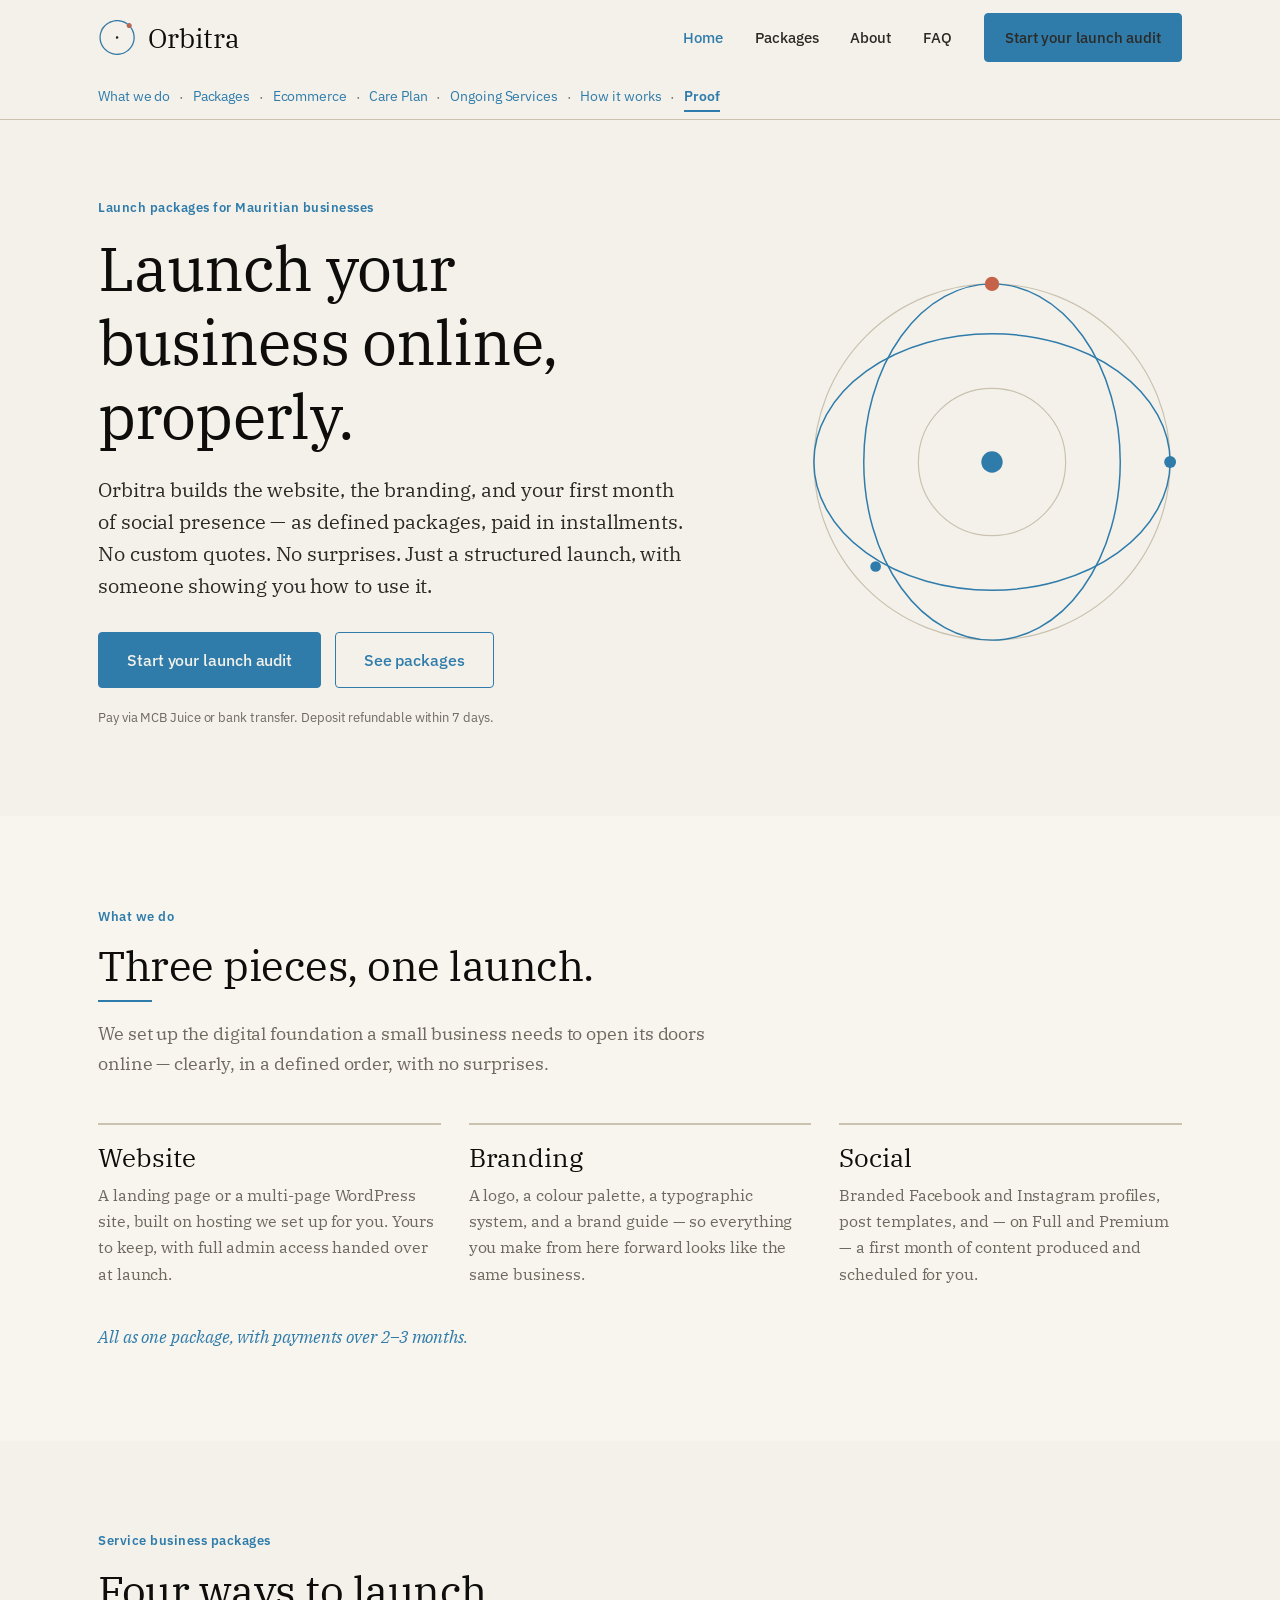
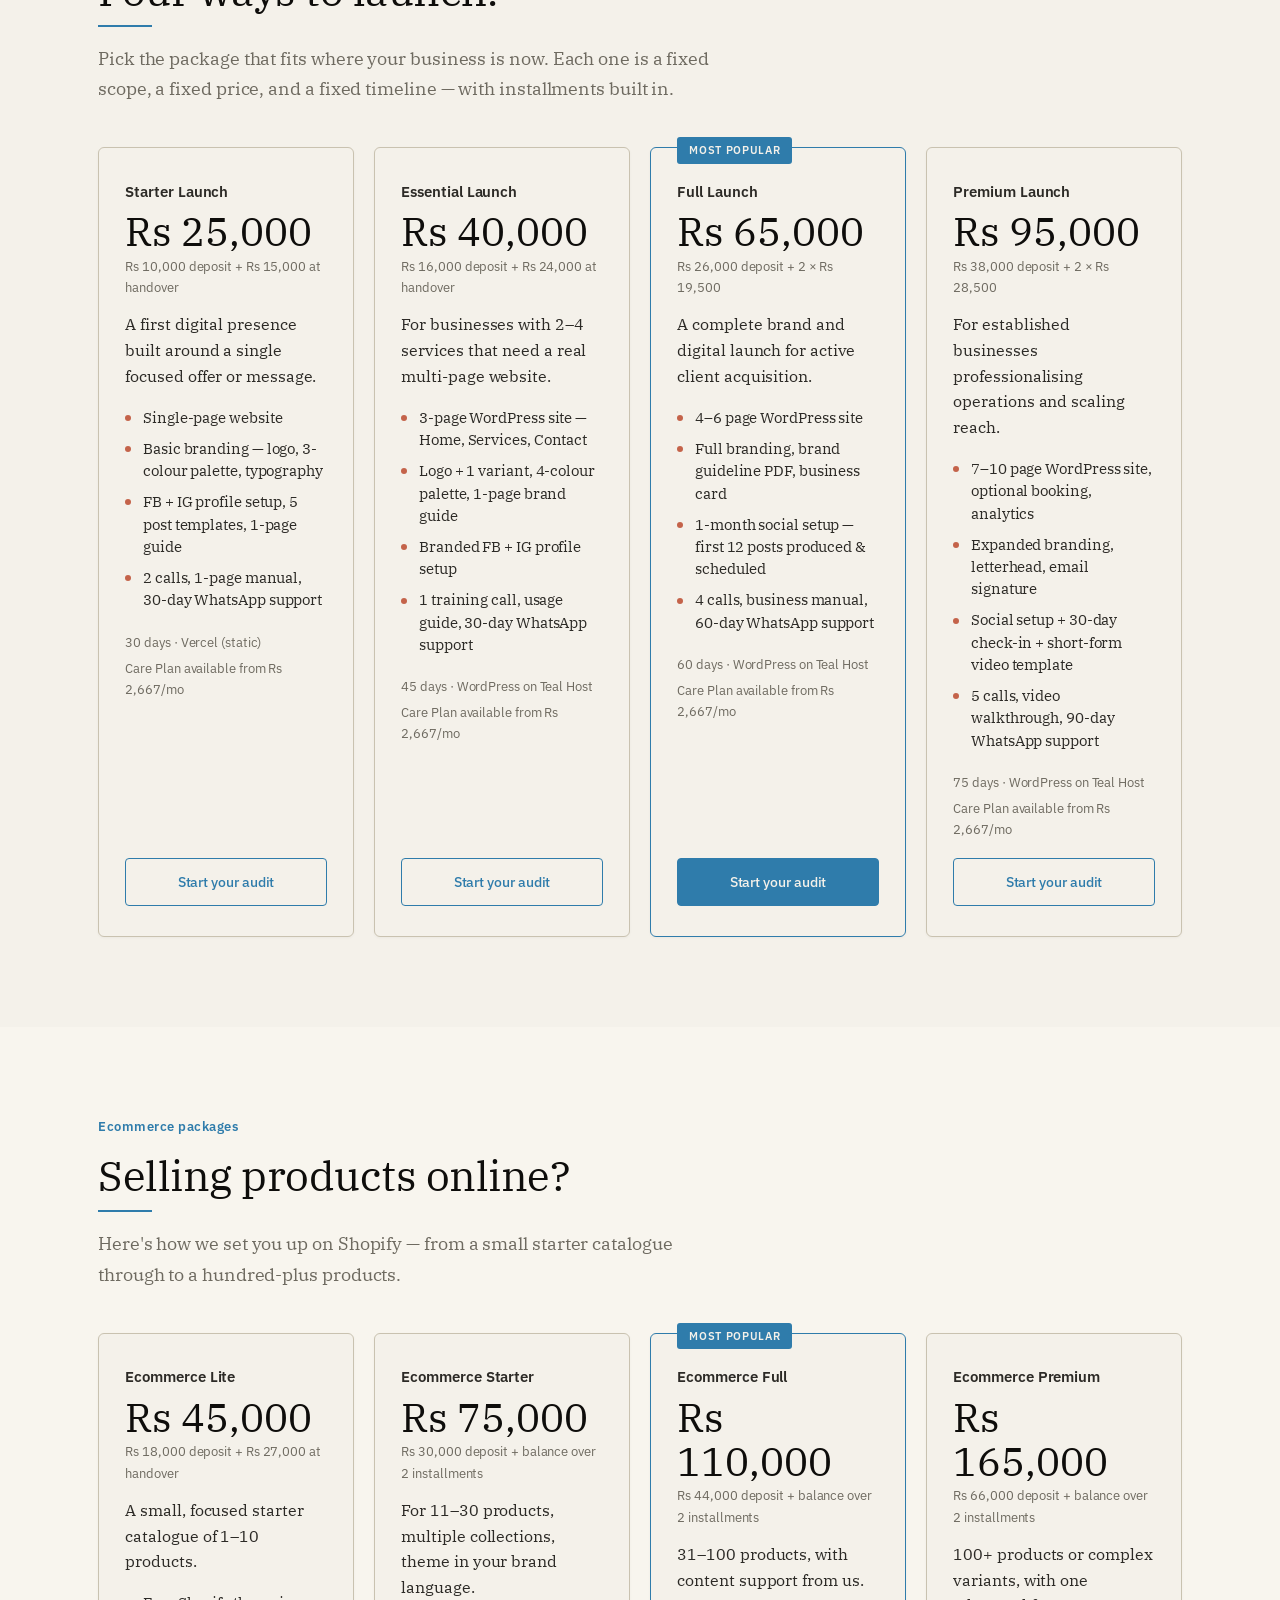
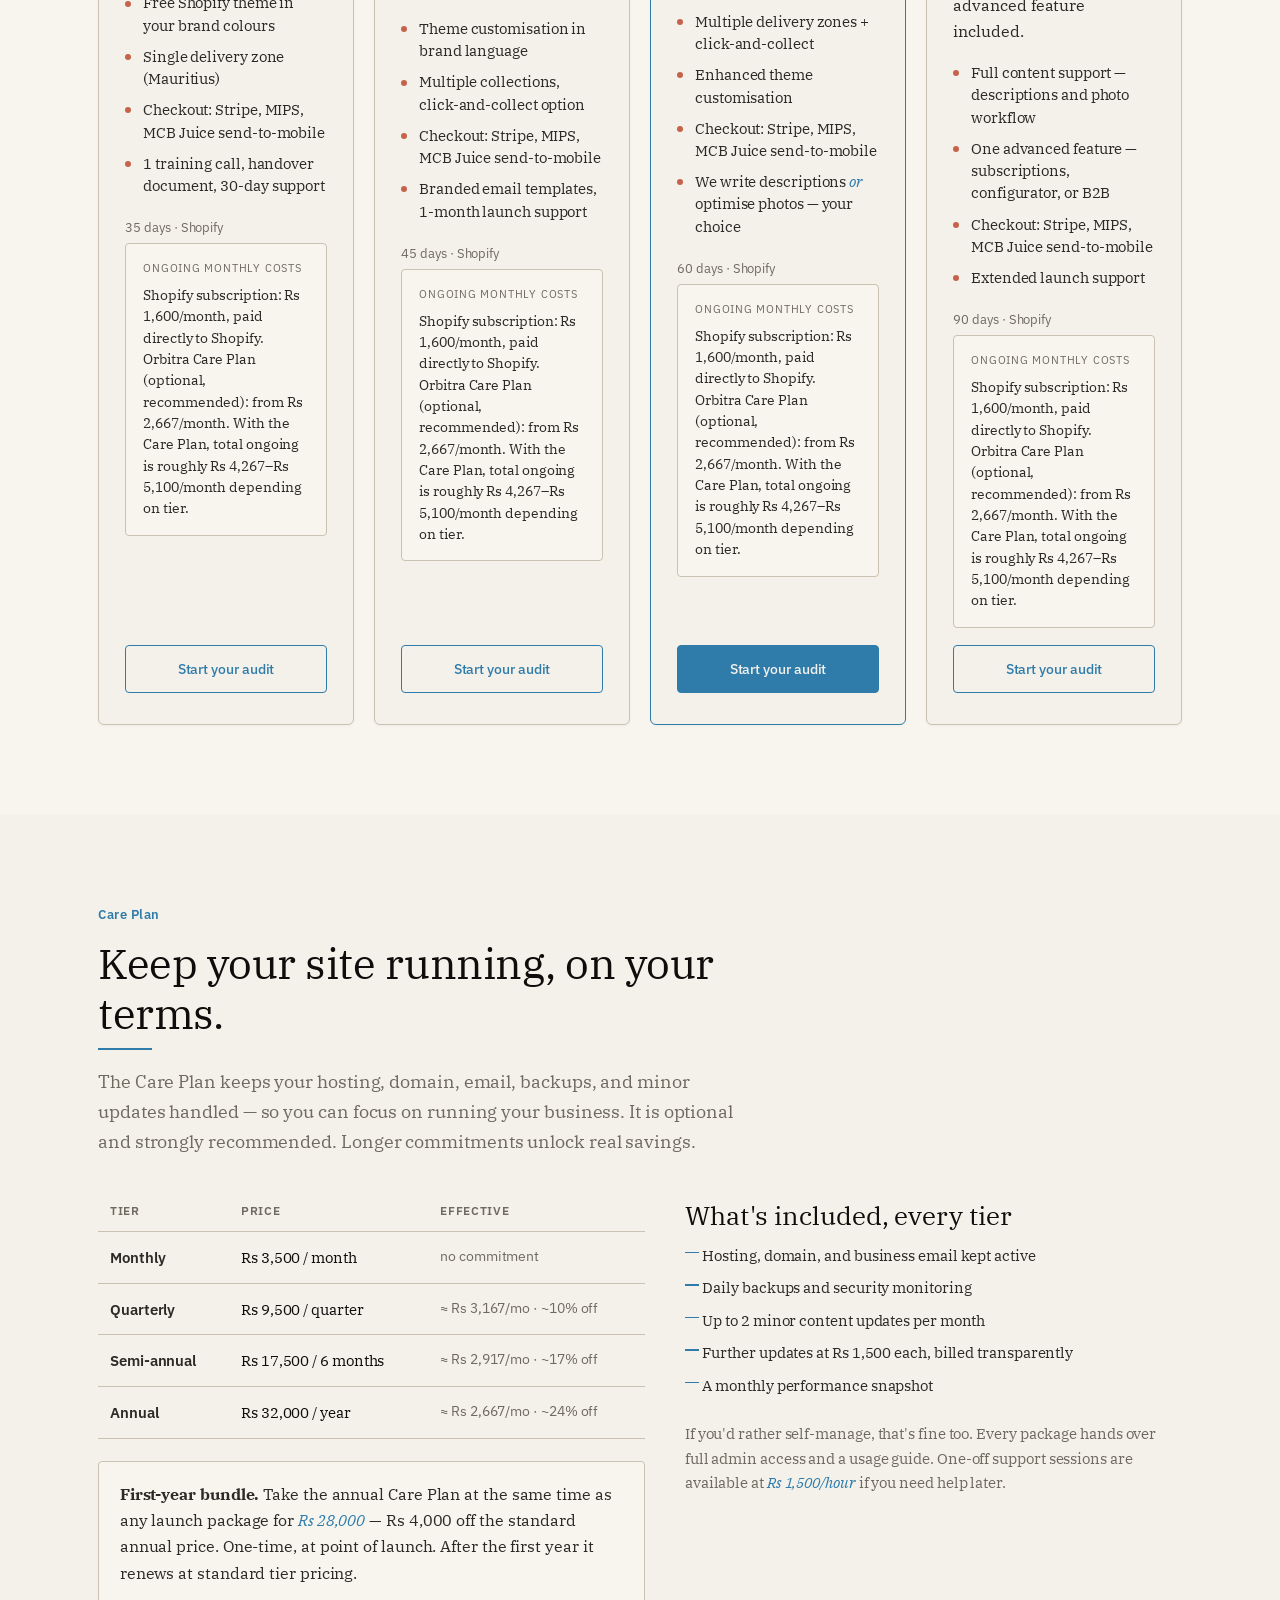
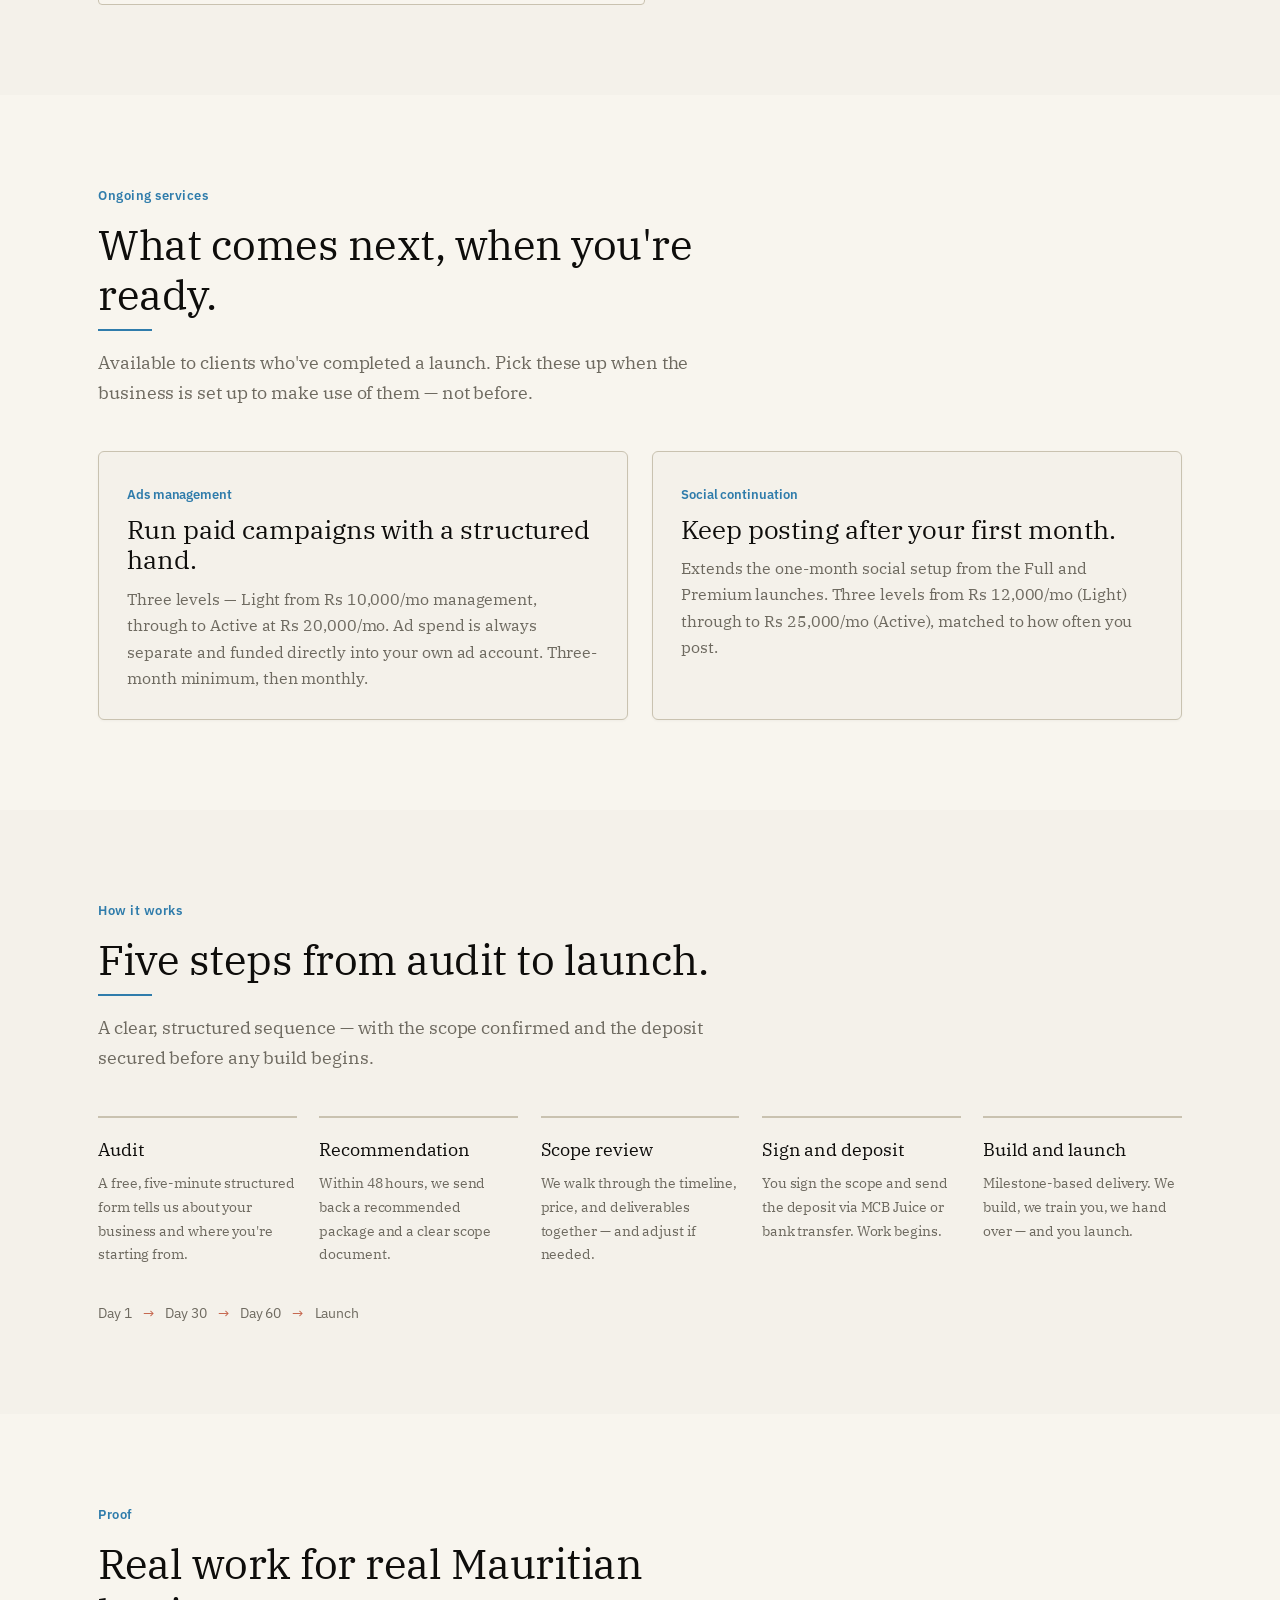
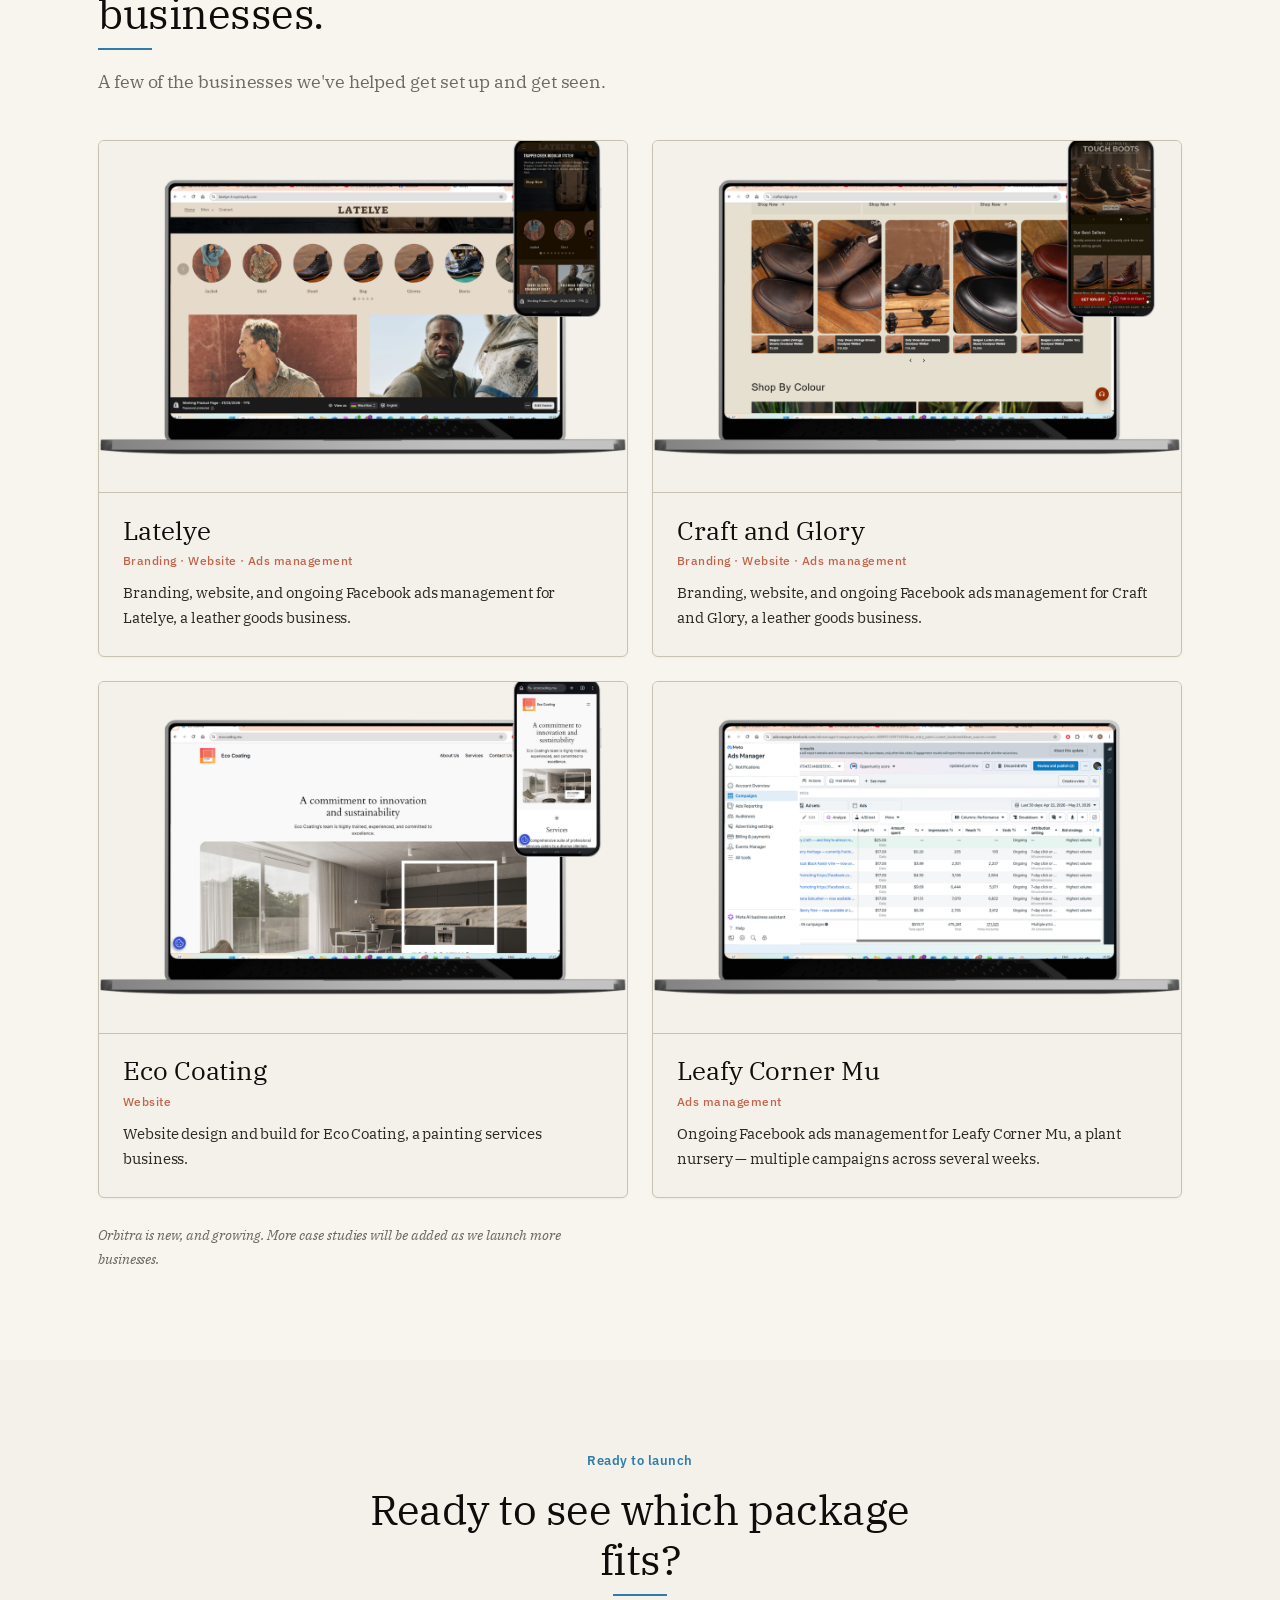
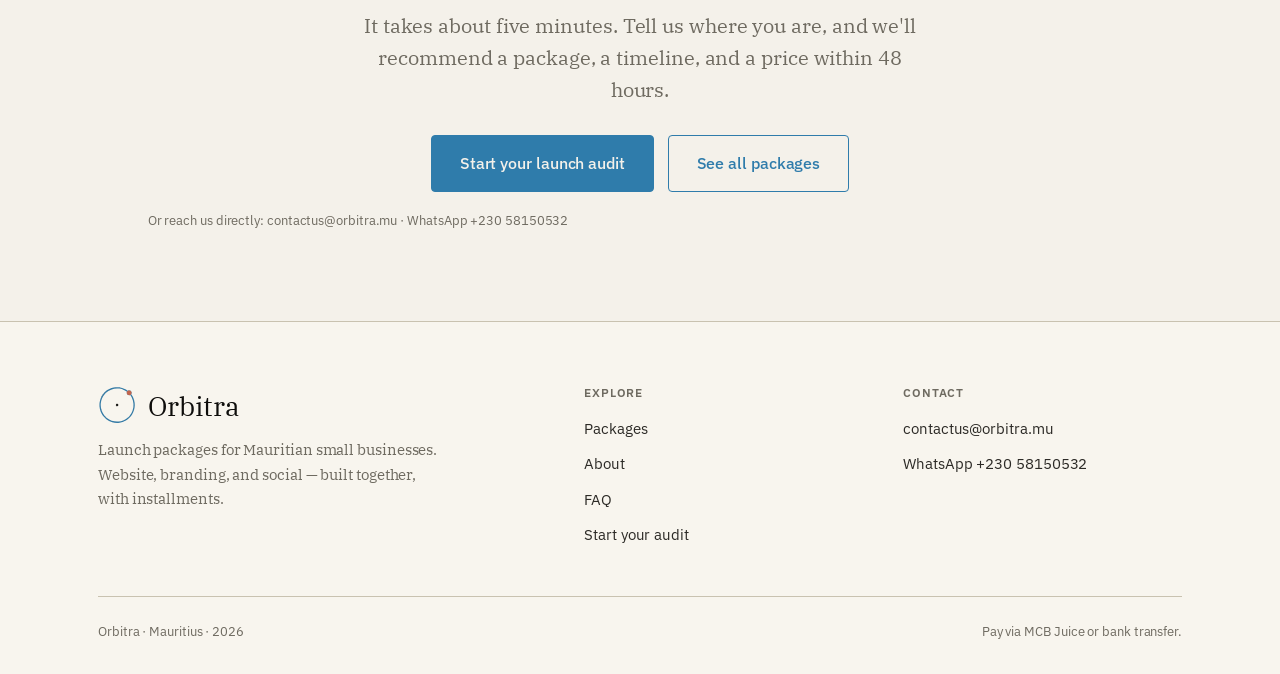
==== commit b9cb8a42: "Add files via upload" ====
--- a/index.html
+++ b/index.html
@@ -1,359 +1,516 @@
 <!DOCTYPE html>
-<html lang="en">
+<html lang="en" class="no-js">
 <head>
 <meta charset="UTF-8">
 <meta name="viewport" content="width=device-width, initial-scale=1.0">
-<title>Orbitra — Launch Packages for Mauritian Businesses</title>
-<meta name="description" content="Orbitra builds the digital foundations small businesses need to launch. Defined packages, transparent pricing, step-by-step delivery in Mauritius.">
+<title>Orbitra — Launch packages for Mauritian businesses</title>
+<meta name="description" content="Orbitra builds the website, branding, and social presence Mauritian small businesses need to launch — defined packages with installments, not custom projects.">
+<link rel="icon" href="/orbitra_logo.svg">
 <link rel="stylesheet" href="/styles.css">
-<style>
-.hero-grid{display:grid;grid-template-columns:1fr;gap:3rem;align-items:center}
-@media(min-width:1024px){.hero-grid{grid-template-columns:1.3fr 1fr;gap:4rem}}
-.hero-visual{position:relative;aspect-ratio:1/1;max-width:480px;margin-left:auto;width:100%}
-.orbit-ring{position:absolute;inset:0;border:1px dashed rgba(91,141,239,0.35);border-radius:50%;animation:spin 40s linear infinite}
-.orbit-ring:nth-child(2){inset:14%;animation-duration:28s;animation-direction:reverse;border-color:rgba(11,18,32,0.12)}
-.orbit-ring:nth-child(3){inset:30%;animation-duration:20s;border-color:rgba(91,141,239,0.5)}
-.orbit-dot{position:absolute;width:14px;height:14px;border-radius:50%;background:var(--gradient-brand);box-shadow:0 0 0 6px rgba(91,141,239,0.12)}
-.orbit-dot.d1{top:-7px;left:50%;transform:translateX(-50%)}
-.orbit-dot.d2{top:14%;right:0;width:10px;height:10px}
-.orbit-dot.d3{bottom:30%;left:0;width:8px;height:8px;background:var(--color-primary);box-shadow:0 0 0 5px rgba(11,18,32,0.06)}
-.orbit-core{position:absolute;inset:38%;border-radius:50%;background:var(--color-surface);border:1px solid var(--color-border);box-shadow:var(--shadow-lg);display:flex;align-items:center;justify-content:center;font-family:var(--font-mono);font-size:.7rem;color:var(--color-muted);letter-spacing:.1em}
-@keyframes spin{to{transform:rotate(360deg)}}
-.pkg-grid{display:grid;gap:1.25rem;grid-template-columns:1fr}
-@media(min-width:768px){.pkg-grid{grid-template-columns:repeat(3,1fr)}}
-.pkg-card{display:flex;flex-direction:column;height:100%}
-.pkg-head{display:flex;justify-content:space-between;align-items:flex-start;gap:1rem;margin-bottom:1.25rem;padding-bottom:1.25rem;border-bottom:1px solid var(--color-border)}
-.card-featured .pkg-head{border-bottom-color:rgba(255,255,255,0.15)}
-.pkg-badge{font-family:var(--font-mono);font-size:.7rem;padding:.3rem .55rem;border-radius:999px;background:var(--gradient-brand);color:#fff;letter-spacing:.08em;text-transform:uppercase}
-.pkg-foot{margin-top:auto;padding-top:1.5rem}
-.care-grid{display:grid;gap:2rem;grid-template-columns:1fr;align-items:center}
-@media(min-width:900px){.care-grid{grid-template-columns:1.1fr 1fr}}
-.care-list{display:grid;grid-template-columns:1fr 1fr;gap:.6rem 1.25rem;margin-top:1.5rem}
-.care-list span{display:flex;align-items:center;gap:.5rem;font-size:.92rem;color:var(--color-secondary)}
-.care-list svg{flex-shrink:0;color:var(--color-accent)}
-.process-list{display:grid;gap:1.5rem;position:relative}
-.process-list::before{content:'';position:absolute;left:1.25rem;top:2.5rem;bottom:2.5rem;width:1px;background:linear-gradient(to bottom,var(--color-border-strong),transparent)}
-.cta-final{background:var(--color-primary);color:#fff;border-radius:var(--radius-xl);padding:clamp(2.5rem,5vw,4.5rem);position:relative;overflow:hidden}
-.cta-final h2,.cta-final p{color:#fff}
-.cta-final p{color:rgba(255,255,255,0.7);max-width:52ch}
-.cta-mesh{position:absolute;inset:0;background:radial-gradient(at 80% 20%,rgba(91,141,239,0.4) 0,transparent 50%),radial-gradient(at 20% 90%,rgba(138,180,248,0.25) 0,transparent 55%);opacity:.8}
-.cta-final>*{position:relative;z-index:1}
-.stats-row{display:grid;grid-template-columns:repeat(2,1fr);gap:2rem;margin-top:3rem;padding-top:2.5rem;border-top:1px solid var(--color-border)}
-@media(min-width:768px){.stats-row{grid-template-columns:repeat(4,1fr)}}
-</style>
+<script>document.documentElement.classList.remove('no-js');</script>
 </head>
 <body>
+
+<!-- ===================== HEADER ===================== -->
 <header class="site-header">
-  <div class="container nav">
-    <a href="/" class="nav-brand">Orbitra<span style="color:var(--color-accent)">.</span></a>
-    <nav class="nav-links" aria-label="Primary">
-      <a href="/packages.html">Packages</a>
-      <a href="/process.html">Process</a>
-      <a href="/about.html">About</a>
-      <a href="/faq.html">FAQ</a>
+  <div class="header-inner">
+    <a href="/" class="brand" aria-label="Orbitra home">
+      <img src="/orbitra_logo.svg" alt="Orbitra" class="brand-logo">
+      <span class="brand-wordmark">Orbitra</span>
+    </a>
+    <nav class="nav-desktop" aria-label="Primary">
+      <a href="/" class="is-current">Home</a>
+      <a href="/packages">Packages</a>
+      <a href="/about">About</a>
+      <a href="/faq">FAQ</a>
+      <a href="https://tally.so/r/gDJ7Zl" target="_self" class="btn btn-primary btn-sm">Start your launch audit</a>
     </nav>
-    <div class="nav-cta">
-      <a href="https://calendly.com/edarling85/" target="_blank" rel="noopener noreferrer" class="btn btn-primary">Start Your Launch Audit</a>
-    </div>
+    <button class="nav-toggle" aria-label="Open menu" aria-expanded="false">
+      <span></span><span></span><span></span>
+    </button>
   </div>
 </header>
 
+<!-- ===================== MOBILE MENU ===================== -->
+<div class="mobile-menu" id="mobileMenu">
+  <a href="/">Home</a>
+  <a href="/packages">Packages</a>
+  <a href="/about">About</a>
+  <a href="/faq">FAQ</a>
+  <div class="mm-section-label">On this page</div>
+  <div class="mm-jump">
+    <a href="#what-we-do">What we do</a>
+    <a href="#packages">Packages</a>
+    <a href="#ecommerce">Ecommerce</a>
+    <a href="#care-plan">Care Plan</a>
+    <a href="#ongoing">Ongoing Services</a>
+    <a href="#how-it-works">How it works</a>
+    <a href="#proof">Proof</a>
+  </div>
+  <a href="https://tally.so/r/gDJ7Zl" target="_self" class="btn btn-primary">Start your launch audit</a>
+</div>
+
+<!-- ===================== STICKY SECTION STRIP (desktop) ===================== -->
+<nav class="section-strip" aria-label="Page sections">
+  <div class="strip-inner">
+    <a href="#what-we-do">What we do</a><span class="dot">·</span>
+    <a href="#packages">Packages</a><span class="dot">·</span>
+    <a href="#ecommerce">Ecommerce</a><span class="dot">·</span>
+    <a href="#care-plan">Care Plan</a><span class="dot">·</span>
+    <a href="#ongoing">Ongoing Services</a><span class="dot">·</span>
+    <a href="#how-it-works">How it works</a><span class="dot">·</span>
+    <a href="#proof">Proof</a>
+  </div>
+</nav>
+
 <main>
-  <section class="hero">
-    <div class="mesh-bg"></div>
-    <div class="grid-overlay"></div>
-    <div class="container hero-inner">
+
+  <!-- ===================== HERO ===================== -->
+  <section class="hero section tint-a">
+    <div class="container">
       <div class="hero-grid">
         <div class="reveal">
-          <span class="eyebrow">Launch packages · Mauritius</span>
-          <h1 style="margin-top:1.25rem">The structured way to <span class="gradient-text">launch online</span>.</h1>
-          <p class="hero-lede">Orbitra builds the digital foundations small businesses need to launch — website, branding, and social presence. Defined packages, clear pricing, step by step.</p>
+          <span class="eyebrow">Launch packages for Mauritian businesses</span>
+          <h1>Launch your business online, properly.</h1>
+          <p class="lead">Orbitra builds the website, the branding, and your first month of social presence — as defined packages, paid in installments. No custom quotes. No surprises. Just a structured launch, with someone showing you how to use it.</p>
           <div class="hero-ctas">
-            <a href="https://calendly.com/edarling85/" target="_blank" rel="noopener noreferrer" class="btn btn-primary btn-lg">Start Your Launch Audit
-              <svg width="16" height="16" viewBox="0 0 24 24" fill="none" stroke="currentColor" stroke-width="2"><path d="M5 12h14M13 6l6 6-6 6"/></svg>
-            </a>
-            <a href="#packages" class="btn btn-secondary btn-lg">See Packages</a>
-          </div>
-          <div class="stats-row reveal-stagger">
-            <div class="stat"><span class="stat-number" data-counter="30" data-suffix="d">0</span><span class="stat-label">Starter delivery</span></div>
-            <div class="stat"><span class="stat-number" data-counter="6" data-prefix="" data-suffix="">0</span><span class="stat-label">Defined packages</span></div>
-            <div class="stat"><span class="stat-number" data-counter="3" data-suffix="x">0</span><span class="stat-label">Payment installments</span></div>
-            <div class="stat"><span class="stat-number" data-counter="100" data-suffix="%">0</span><span class="stat-label">Published pricing</span></div>
-          </div>
-        </div>
-        <div class="hero-visual reveal" aria-hidden="true">
-          <div class="orbit-ring"></div>
-          <div class="orbit-ring"></div>
-          <div class="orbit-ring"></div>
-          <div class="orbit-dot d1"></div>
-          <div class="orbit-dot d2"></div>
-          <div class="orbit-dot d3"></div>
-          <div class="orbit-core">ORBITRA</div>
-        </div>
-      </div>
-    </div>
-  </section>
-
-  <section id="what">
-    <div class="container">
-      <div class="section-header reveal">
-        <span class="eyebrow">What Orbitra does</span>
-        <h2 style="margin-top:1rem">Three foundations. One launch.</h2>
-        <p>Every package is built around the same idea: get a small business ready online with a working website, a clear brand, and a social presence that's already in motion.</p>
-      </div>
-      <div class="grid grid-3 reveal-stagger">
-        <article class="card">
-          <svg width="32" height="32" viewBox="0 0 24 24" fill="none" stroke="#5B8DEF" stroke-width="1.8"><rect x="3" y="4" width="18" height="14" rx="2"/><path d="M3 8h18M8 20h8"/></svg>
-          <h3 style="margin-top:1.25rem">Website</h3>
-          <p style="margin-top:.6rem">A real site that loads fast, reads clearly, and tells customers what you do — built on platforms you can keep using long term.</p>
-        </article>
-        <article class="card">
-          <svg width="32" height="32" viewBox="0 0 24 24" fill="none" stroke="#5B8DEF" stroke-width="1.8"><circle cx="12" cy="12" r="9"/><path d="M12 3v18M3 12h18"/></svg>
-          <h3 style="margin-top:1.25rem">Branding</h3>
-          <p style="margin-top:.6rem">Logo, colours, typography, and a short brand manual so your business looks consistent on every channel.</p>
-        </article>
-        <article class="card">
-          <svg width="32" height="32" viewBox="0 0 24 24" fill="none" stroke="#5B8DEF" stroke-width="1.8"><path d="M4 4h16v12H7l-3 4z"/><path d="M8 9h8M8 12h5"/></svg>
-          <h3 style="margin-top:1.25rem">Social</h3>
-          <p style="margin-top:.6rem">A first month of social content set up and posted, so the day you launch isn't the day you have to figure it out alone.</p>
-        </article>
-      </div>
-    </div>
-  </section>
-
-  <section id="packages" style="background:linear-gradient(180deg,transparent,rgba(91,141,239,0.04))">
+            <a href="https://tally.so/r/gDJ7Zl" target="_self" class="btn btn-primary">Start your launch audit</a>
+            <a href="#packages" class="btn btn-secondary">See packages</a>
+          </div>
+          <p class="hero-note">Pay via MCB Juice or bank transfer. Deposit refundable within 7 days.</p>
+        </div>
+        <div class="hero-art reveal" aria-hidden="true">
+          <svg viewBox="0 0 320 320" xmlns="http://www.w3.org/2000/svg">
+            <ellipse cx="160" cy="160" rx="150" ry="150" fill="none" stroke="#C9C2B0" stroke-width="1"/>
+            <ellipse cx="160" cy="160" rx="108" ry="150" fill="none" stroke="#2F7CAB" stroke-width="1.25"/>
+            <ellipse cx="160" cy="160" rx="150" ry="108" fill="none" stroke="#2F7CAB" stroke-width="1.25"/>
+            <ellipse cx="160" cy="160" rx="62" ry="62" fill="none" stroke="#C9C2B0" stroke-width="1"/>
+            <circle cx="160" cy="160" r="9" fill="#2F7CAB"/>
+            <circle cx="160" cy="10" r="6" fill="#C4634A"/>
+            <circle cx="310" cy="160" r="5" fill="#2F7CAB"/>
+            <circle cx="62" cy="248" r="4.5" fill="#2F7CAB"/>
+          </svg>
+        </div>
+      </div>
+    </div>
+  </section>
+
+  <!-- ===================== WHAT WE DO ===================== -->
+  <section class="section tint-b" id="what-we-do">
+    <div class="container">
+      <div class="section-header reveal">
+        <span class="eyebrow">What we do</span>
+        <h2 class="section-headline">Three pieces, one launch.</h2>
+        <p class="section-support">We set up the digital foundation a small business needs to open its doors online — clearly, in a defined order, with no surprises.</p>
+      </div>
+      <div class="triad">
+        <div class="triad-item reveal">
+          <h3>Website</h3>
+          <p class="muted">A landing page or a multi-page WordPress site, built on hosting we set up for you. Yours to keep, with full admin access handed over at launch.</p>
+        </div>
+        <div class="triad-item reveal">
+          <h3>Branding</h3>
+          <p class="muted">A logo, a colour palette, a typographic system, and a brand guide — so everything you make from here forward looks like the same business.</p>
+        </div>
+        <div class="triad-item reveal">
+          <h3>Social</h3>
+          <p class="muted">Branded Facebook and Instagram profiles, post templates, and — on Full and Premium — a first month of content produced and scheduled for you.</p>
+        </div>
+      </div>
+      <p class="triad-close reveal">All as one package, with payments over 2–3 months.</p>
+    </div>
+  </section>
+
+  <!-- ===================== SERVICE PACKAGES ===================== -->
+  <section class="section tint-a" id="packages">
     <div class="container">
       <div class="section-header reveal">
         <span class="eyebrow">Service business packages</span>
-        <h2 style="margin-top:1rem">Pick the level that fits where you are.</h2>
-        <p>Each package is fixed in scope and price. Pay a deposit to start, the rest in clear installments.</p>
-      </div>
-      <div class="pkg-grid reveal-stagger">
-        <article class="card pkg-card">
-          <div class="pkg-head">
-            <div>
-              <span class="price-tag">// 01</span>
-              <h3 style="margin-top:.5rem">Starter Launch</h3>
-            </div>
-            <span class="pkg-badge">30 days</span>
-          </div>
-          <div class="price-amount">Rs 25,000</div>
-          <div class="price-meta">Rs 10,000 deposit + Rs 15,000 at handover</div>
-          <ul class="feature-list">
-            <li>Single-page website on Vercel</li>
-            <li>Basic branding kit</li>
-            <li>Social starter kit</li>
-            <li>Education on managing your setup</li>
-          </ul>
-          <div class="pkg-foot"><a href="/packages.html" class="btn btn-secondary" style="width:100%">View details</a></div>
-        </article>
-
-        <article class="card card-featured pkg-card">
-          <div class="pkg-head">
-            <div>
-              <span class="price-tag" style="color:rgba(255,255,255,0.6)">// 02</span>
-              <h3 style="margin-top:.5rem">Full Launch</h3>
-            </div>
-            <span class="pkg-badge">Most chosen</span>
-          </div>
-          <div class="price-amount" style="color:#fff">Rs 65,000</div>
-          <div class="price-meta" style="color:rgba(255,255,255,0.6)">Rs 26,000 deposit + 2 × Rs 19,500</div>
-          <ul class="feature-list">
-            <li>4–6 page WordPress website</li>
-            <li>Full branding system</li>
-            <li>1-month social setup</li>
-            <li>4 training calls + business manual</li>
-            <li>60-day WhatsApp support</li>
-          </ul>
-          <div class="pkg-foot"><a href="https://calendly.com/edarling85/" target="_blank" rel="noopener noreferrer" class="btn" style="width:100%;background:#fff;color:var(--color-primary)">Start Your Launch Audit</a></div>
-        </article>
-
-        <article class="card pkg-card">
-          <div class="pkg-head">
-            <div>
-              <span class="price-tag">// 03</span>
-              <h3 style="margin-top:.5rem">Premium Launch</h3>
-            </div>
-            <span class="pkg-badge">75 days</span>
-          </div>
-          <div class="price-amount">Rs 95,000</div>
-          <div class="price-meta">Rs 38,000 deposit + 2 × Rs 28,500</div>
-          <ul class="feature-list">
-            <li>7–10 page WordPress website</li>
-            <li>Expanded branding system</li>
-            <li>1-month social setup</li>
-            <li>5 calls + custom video walkthrough</li>
-            <li>30-day check-in + 90-day support</li>
-          </ul>
-          <div class="pkg-foot"><a href="/packages.html" class="btn btn-secondary" style="width:100%">View details</a></div>
-        </article>
-      </div>
-
-      <div class="section-header reveal" style="margin-top:5rem">
+        <h2 class="section-headline">Four ways to launch.</h2>
+        <p class="section-support">Pick the package that fits where your business is now. Each one is a fixed scope, a fixed price, and a fixed timeline — with installments built in.</p>
+      </div>
+      <div class="card-grid">
+
+        <article class="pkg-card reveal">
+          <div class="pkg-name">Starter Launch</div>
+          <div class="pkg-price">Rs 25,000</div>
+          <div class="pkg-terms">Rs 10,000 deposit + Rs 15,000 at handover</div>
+          <p class="pkg-desc">A first digital presence built around a single focused offer or message.</p>
+          <ul class="deliverables">
+            <li>Single-page website</li>
+            <li>Basic branding — logo, 3-colour palette, typography</li>
+            <li>FB + IG profile setup, 5 post templates, 1-page guide</li>
+            <li>2 calls, 1-page manual, 30-day WhatsApp support</li>
+          </ul>
+          <div class="pkg-meta">30 days · Vercel (static)</div>
+          <div class="pkg-care">Care Plan available from Rs 2,667/mo</div>
+          <div class="pkg-cta"><a href="https://tally.so/r/gDJ7Zl" target="_self" class="btn btn-secondary btn-sm">Start your audit</a></div>
+        </article>
+
+        <article class="pkg-card reveal">
+          <div class="pkg-name">Essential Launch</div>
+          <div class="pkg-price">Rs 40,000</div>
+          <div class="pkg-terms">Rs 16,000 deposit + Rs 24,000 at handover</div>
+          <p class="pkg-desc">For businesses with 2–4 services that need a real multi-page website.</p>
+          <ul class="deliverables">
+            <li>3-page WordPress site — Home, Services, Contact</li>
+            <li>Logo + 1 variant, 4-colour palette, 1-page brand guide</li>
+            <li>Branded FB + IG profile setup</li>
+            <li>1 training call, usage guide, 30-day WhatsApp support</li>
+          </ul>
+          <div class="pkg-meta">45 days · WordPress on Teal Host</div>
+          <div class="pkg-care">Care Plan available from Rs 2,667/mo</div>
+          <div class="pkg-cta"><a href="https://tally.so/r/gDJ7Zl" target="_self" class="btn btn-secondary btn-sm">Start your audit</a></div>
+        </article>
+
+        <article class="pkg-card recommended reveal">
+          <span class="tag-popular">Most popular</span>
+          <div class="pkg-name">Full Launch</div>
+          <div class="pkg-price">Rs 65,000</div>
+          <div class="pkg-terms">Rs 26,000 deposit + 2 × Rs 19,500</div>
+          <p class="pkg-desc">A complete brand and digital launch for active client acquisition.</p>
+          <ul class="deliverables">
+            <li>4–6 page WordPress site</li>
+            <li>Full branding, brand guideline PDF, business card</li>
+            <li>1-month social setup — first 12 posts produced & scheduled</li>
+            <li>4 calls, business manual, 60-day WhatsApp support</li>
+          </ul>
+          <div class="pkg-meta">60 days · WordPress on Teal Host</div>
+          <div class="pkg-care">Care Plan available from Rs 2,667/mo</div>
+          <div class="pkg-cta"><a href="https://tally.so/r/gDJ7Zl" target="_self" class="btn btn-primary btn-sm">Start your audit</a></div>
+        </article>
+
+        <article class="pkg-card reveal">
+          <div class="pkg-name">Premium Launch</div>
+          <div class="pkg-price">Rs 95,000</div>
+          <div class="pkg-terms">Rs 38,000 deposit + 2 × Rs 28,500</div>
+          <p class="pkg-desc">For established businesses professionalising operations and scaling reach.</p>
+          <ul class="deliverables">
+            <li>7–10 page WordPress site, optional booking, analytics</li>
+            <li>Expanded branding, letterhead, email signature</li>
+            <li>Social setup + 30-day check-in + short-form video template</li>
+            <li>5 calls, video walkthrough, 90-day WhatsApp support</li>
+          </ul>
+          <div class="pkg-meta">75 days · WordPress on Teal Host</div>
+          <div class="pkg-care">Care Plan available from Rs 2,667/mo</div>
+          <div class="pkg-cta"><a href="https://tally.so/r/gDJ7Zl" target="_self" class="btn btn-secondary btn-sm">Start your audit</a></div>
+        </article>
+
+      </div>
+    </div>
+  </section>
+
+  <!-- ===================== ECOMMERCE PACKAGES ===================== -->
+  <section class="section tint-b" id="ecommerce">
+    <div class="container">
+      <div class="section-header reveal">
         <span class="eyebrow">Ecommerce packages</span>
-        <h2 style="margin-top:1rem">Selling products? Start on Shopify.</h2>
-        <p>For product businesses, everything is structured around your catalogue size. 40% deposit, balance in two installments.</p>
-      </div>
-      <div class="pkg-grid reveal-stagger">
-        <article class="card pkg-card">
-          <div class="pkg-head">
-            <div><span class="price-tag">// SHOP·01</span><h3 style="margin-top:.5rem">Ecommerce Starter</h3></div>
-            <span class="pkg-badge">45 days</span>
-          </div>
-          <div class="price-amount">Rs 75,000</div>
-          <div class="price-meta">Up to 25 products · Shopify</div>
-          <ul class="feature-list">
-            <li>Store setup and theme configuration</li>
-            <li>Product upload and structure</li>
-            <li>Payments and shipping configured</li>
-            <li>Launch-ready handover</li>
-          </ul>
-          <div class="pkg-foot"><a href="/packages.html" class="btn btn-secondary" style="width:100%">View details</a></div>
-        </article>
-        <article class="card pkg-card">
-          <div class="pkg-head">
-            <div><span class="price-tag">// SHOP·02</span><h3 style="margin-top:.5rem">Ecommerce Full</h3></div>
-            <span class="pkg-badge">60 days</span>
-          </div>
-          <div class="price-amount">Rs 110,000</div>
-          <div class="price-meta">26–100 products · Shopify</div>
-          <ul class="feature-list">
-            <li>Expanded store and category structure</li>
-            <li>Bulk product import support</li>
-            <li>Collections, filters, and search</li>
-            <li>Training on managing the store</li>
-          </ul>
-          <div class="pkg-foot"><a href="/packages.html" class="btn btn-secondary" style="width:100%">View details</a></div>
-        </article>
-        <article class="card pkg-card">
-          <div class="pkg-head">
-            <div><span class="price-tag">// SHOP·03</span><h3 style="margin-top:.5rem">Ecommerce Premium</h3></div>
-            <span class="pkg-badge">90 days</span>
-          </div>
-          <div class="price-amount">Rs 165,000</div>
-          <div class="price-meta">100+ products or complex variants</div>
-          <ul class="feature-list">
-            <li>Large catalogue handling</li>
-            <li>Variant and inventory logic</li>
-            <li>Custom collection structure</li>
-            <li>Extended training and handover</li>
-          </ul>
-          <div class="pkg-foot"><a href="/packages.html" class="btn btn-secondary" style="width:100%">View details</a></div>
-        </article>
-      </div>
-      <p class="reveal" style="margin-top:2rem;font-size:.92rem;color:var(--color-muted)">Add-ons available: photography, description writing, extra products, and advanced features. All quoted upfront.</p>
-    </div>
-  </section>
-
-  <section id="care">
-    <div class="container">
-      <div class="care-grid">
-        <div class="reveal">
-          <span class="eyebrow">Care Plan</span>
-          <h2 style="margin-top:1rem">Your site needs <em style="font-style:italic;color:var(--color-accent)">someone</em> to look after it.</h2>
-          <p style="margin-top:1rem">The Care Plan is included with every launch and continues at <strong style="color:var(--color-primary);font-family:var(--font-mono)">Rs 3,500/month</strong>. It's not optional — it's how your website stays online, secure, and yours.</p>
-          <div class="care-list">
-            <span><svg width="16" height="16" viewBox="0 0 24 24" fill="none" stroke="currentColor" stroke-width="2.4"><path d="M5 12l5 5L20 7"/></svg>Hosting</span>
-            <span><svg width="16" height="16" viewBox="0 0 24 24" fill="none" stroke="currentColor" stroke-width="2.4"><path d="M5 12l5 5L20 7"/></svg>Domain renewal</span>
-            <span><svg width="16" height="16" viewBox="0 0 24 24" fill="none" stroke="currentColor" stroke-width="2.4"><path d="M5 12l5 5L20 7"/></svg>Email setup</span>
-            <span><svg width="16" height="16" viewBox="0 0 24 24" fill="none" stroke="currentColor" stroke-width="2.4"><path d="M5 12l5 5L20 7"/></svg>Daily backups</span>
-            <span><svg width="16" height="16" viewBox="0 0 24 24" fill="none" stroke="currentColor" stroke-width="2.4"><path d="M5 12l5 5L20 7"/></svg>Security patches</span>
-            <span><svg width="16" height="16" viewBox="0 0 24 24" fill="none" stroke="currentColor" stroke-width="2.4"><path d="M5 12l5 5L20 7"/></svg>Uptime monitoring</span>
-            <span><svg width="16" height="16" viewBox="0 0 24 24" fill="none" stroke="currentColor" stroke-width="2.4"><path d="M5 12l5 5L20 7"/></svg>Minor updates</span>
-            <span><svg width="16" height="16" viewBox="0 0 24 24" fill="none" stroke="currentColor" stroke-width="2.4"><path d="M5 12l5 5L20 7"/></svg>Direct support line</span>
-          </div>
-        </div>
-        <div class="reveal">
-          <div class="card" style="background:var(--color-primary);color:#fff;border-color:var(--color-primary)">
-            <span class="price-tag" style="color:rgba(255,255,255,0.6)">// ongoing</span>
-            <h3 style="margin-top:.75rem;color:#fff">Continue growing</h3>
-            <p style="color:rgba(255,255,255,0.7);margin-top:.75rem">Once your launch is complete, you can add:</p>
-            <ul class="feature-list">
-              <li>Ads Management — Light, Standard, or Active</li>
-              <li>Social Continuation — extend the first-month setup</li>
-              <li>Site refresh after 12 months</li>
-              <li>Booking system or ecommerce module add-on</li>
-            </ul>
-            <a href="/packages.html" class="btn" style="margin-top:1.5rem;width:100%;background:#fff;color:var(--color-primary)">See all options</a>
-          </div>
-        </div>
-      </div>
-    </div>
-  </section>
-
-  <section id="process" style="background:var(--color-surface);border-top:1px solid var(--color-border);border-bottom:1px solid var(--color-border)">
+        <h2 class="section-headline">Selling products online?</h2>
+        <p class="section-support">Here's how we set you up on Shopify — from a small starter catalogue through to a hundred-plus products.</p>
+      </div>
+      <div class="card-grid">
+
+        <article class="pkg-card reveal">
+          <div class="pkg-name">Ecommerce Lite</div>
+          <div class="pkg-price">Rs 45,000</div>
+          <div class="pkg-terms">Rs 18,000 deposit + Rs 27,000 at handover</div>
+          <p class="pkg-desc">A small, focused starter catalogue of 1–10 products.</p>
+          <ul class="deliverables">
+            <li>Free Shopify theme in your brand colours</li>
+            <li>Single delivery zone (Mauritius)</li>
+            <li>Checkout: Stripe, MIPS, MCB Juice send-to-mobile</li>
+            <li>1 training call, handover document, 30-day support</li>
+          </ul>
+          <div class="pkg-meta">35 days · Shopify</div>
+          <div class="disclosure">
+            <div class="disclosure-title">Ongoing monthly costs</div>
+            <div class="disclosure-body">Shopify subscription: Rs 1,600/month, paid directly to Shopify. Orbitra Care Plan (optional, recommended): from Rs 2,667/month. With the Care Plan, total ongoing is roughly Rs 4,267–Rs 5,100/month depending on tier.</div>
+          </div>
+          <div class="pkg-cta"><a href="https://tally.so/r/gDJ7Zl" target="_self" class="btn btn-secondary btn-sm">Start your audit</a></div>
+        </article>
+
+        <article class="pkg-card reveal">
+          <div class="pkg-name">Ecommerce Starter</div>
+          <div class="pkg-price">Rs 75,000</div>
+          <div class="pkg-terms">Rs 30,000 deposit + balance over 2 installments</div>
+          <p class="pkg-desc">For 11–30 products, multiple collections, theme in your brand language.</p>
+          <ul class="deliverables">
+            <li>Theme customisation in brand language</li>
+            <li>Multiple collections, click-and-collect option</li>
+            <li>Checkout: Stripe, MIPS, MCB Juice send-to-mobile</li>
+            <li>Branded email templates, 1-month launch support</li>
+          </ul>
+          <div class="pkg-meta">45 days · Shopify</div>
+          <div class="disclosure">
+            <div class="disclosure-title">Ongoing monthly costs</div>
+            <div class="disclosure-body">Shopify subscription: Rs 1,600/month, paid directly to Shopify. Orbitra Care Plan (optional, recommended): from Rs 2,667/month. With the Care Plan, total ongoing is roughly Rs 4,267–Rs 5,100/month depending on tier.</div>
+          </div>
+          <div class="pkg-cta"><a href="https://tally.so/r/gDJ7Zl" target="_self" class="btn btn-secondary btn-sm">Start your audit</a></div>
+        </article>
+
+        <article class="pkg-card recommended reveal">
+          <span class="tag-popular">Most popular</span>
+          <div class="pkg-name">Ecommerce Full</div>
+          <div class="pkg-price">Rs 110,000</div>
+          <div class="pkg-terms">Rs 44,000 deposit + balance over 2 installments</div>
+          <p class="pkg-desc">31–100 products, with content support from us.</p>
+          <ul class="deliverables">
+            <li>Multiple delivery zones + click-and-collect</li>
+            <li>Enhanced theme customisation</li>
+            <li>Checkout: Stripe, MIPS, MCB Juice send-to-mobile</li>
+            <li>We write descriptions <em>or</em> optimise photos — your choice</li>
+          </ul>
+          <div class="pkg-meta">60 days · Shopify</div>
+          <div class="disclosure">
+            <div class="disclosure-title">Ongoing monthly costs</div>
+            <div class="disclosure-body">Shopify subscription: Rs 1,600/month, paid directly to Shopify. Orbitra Care Plan (optional, recommended): from Rs 2,667/month. With the Care Plan, total ongoing is roughly Rs 4,267–Rs 5,100/month depending on tier.</div>
+          </div>
+          <div class="pkg-cta"><a href="https://tally.so/r/gDJ7Zl" target="_self" class="btn btn-primary btn-sm">Start your audit</a></div>
+        </article>
+
+        <article class="pkg-card reveal">
+          <div class="pkg-name">Ecommerce Premium</div>
+          <div class="pkg-price">Rs 165,000</div>
+          <div class="pkg-terms">Rs 66,000 deposit + balance over 2 installments</div>
+          <p class="pkg-desc">100+ products or complex variants, with one advanced feature included.</p>
+          <ul class="deliverables">
+            <li>Full content support — descriptions and photo workflow</li>
+            <li>One advanced feature — subscriptions, configurator, or B2B</li>
+            <li>Checkout: Stripe, MIPS, MCB Juice send-to-mobile</li>
+            <li>Extended launch support</li>
+          </ul>
+          <div class="pkg-meta">90 days · Shopify</div>
+          <div class="disclosure">
+            <div class="disclosure-title">Ongoing monthly costs</div>
+            <div class="disclosure-body">Shopify subscription: Rs 1,600/month, paid directly to Shopify. Orbitra Care Plan (optional, recommended): from Rs 2,667/month. With the Care Plan, total ongoing is roughly Rs 4,267–Rs 5,100/month depending on tier.</div>
+          </div>
+          <div class="pkg-cta"><a href="https://tally.so/r/gDJ7Zl" target="_self" class="btn btn-secondary btn-sm">Start your audit</a></div>
+        </article>
+
+      </div>
+    </div>
+  </section>
+
+  <!-- ===================== CARE PLAN ===================== -->
+  <section class="section tint-a" id="care-plan">
+    <div class="container">
+      <div class="section-header reveal">
+        <span class="eyebrow">Care Plan</span>
+        <h2 class="section-headline">Keep your site running, on your terms.</h2>
+        <p class="section-support">The Care Plan keeps your hosting, domain, email, backups, and minor updates handled — so you can focus on running your business. It is optional and strongly recommended. Longer commitments unlock real savings.</p>
+      </div>
+      <div class="care-wrap reveal">
+        <div>
+          <table class="care-table">
+            <thead>
+              <tr><th>Tier</th><th>Price</th><th>Effective</th></tr>
+            </thead>
+            <tbody>
+              <tr>
+                <td class="tier-name">Monthly</td>
+                <td class="tier-price">Rs 3,500 / month</td>
+                <td class="tier-eff">no commitment</td>
+              </tr>
+              <tr>
+                <td class="tier-name">Quarterly</td>
+                <td class="tier-price">Rs 9,500 / quarter</td>
+                <td class="tier-eff">≈ Rs 3,167/mo · ~10% off</td>
+              </tr>
+              <tr>
+                <td class="tier-name">Semi-annual</td>
+                <td class="tier-price">Rs 17,500 / 6 months</td>
+                <td class="tier-eff">≈ Rs 2,917/mo · ~17% off</td>
+              </tr>
+              <tr>
+                <td class="tier-name">Annual</td>
+                <td class="tier-price">Rs 32,000 / year</td>
+                <td class="tier-eff">≈ Rs 2,667/mo · ~24% off</td>
+              </tr>
+            </tbody>
+          </table>
+          <div class="care-bundle">
+            <strong>First-year bundle.</strong> Take the annual Care Plan at the same time as any launch package for <em>Rs 28,000</em> — Rs 4,000 off the standard annual price. One-time, at point of launch. After the first year it renews at standard tier pricing.
+          </div>
+        </div>
+        <div>
+          <h3 style="margin-bottom:0.5rem;">What's included, every tier</h3>
+          <ul class="care-included">
+            <li>Hosting, domain, and business email kept active</li>
+            <li>Daily backups and security monitoring</li>
+            <li>Up to 2 minor content updates per month</li>
+            <li>Further updates at Rs 1,500 each, billed transparently</li>
+            <li>A monthly performance snapshot</li>
+          </ul>
+          <p class="care-foot">If you'd rather self-manage, that's fine too. Every package hands over full admin access and a usage guide. One-off support sessions are available at <em>Rs 1,500/hour</em> if you need help later.</p>
+        </div>
+      </div>
+    </div>
+  </section>
+
+  <!-- ===================== ONGOING SERVICES ===================== -->
+  <section class="section tint-b" id="ongoing">
+    <div class="container">
+      <div class="section-header reveal">
+        <span class="eyebrow">Ongoing services</span>
+        <h2 class="section-headline">What comes next, when you're ready.</h2>
+        <p class="section-support">Available to clients who've completed a launch. Pick these up when the business is set up to make use of them — not before.</p>
+      </div>
+      <div class="ongoing-grid">
+        <div class="ongoing-card reveal">
+          <span class="ongoing-label">Ads management</span>
+          <h3>Run paid campaigns with a structured hand.</h3>
+          <p class="muted">Three levels — Light from Rs 10,000/mo management, through to Active at Rs 20,000/mo. Ad spend is always separate and funded directly into your own ad account. Three-month minimum, then monthly.</p>
+        </div>
+        <div class="ongoing-card reveal">
+          <span class="ongoing-label">Social continuation</span>
+          <h3>Keep posting after your first month.</h3>
+          <p class="muted">Extends the one-month social setup from the Full and Premium launches. Three levels from Rs 12,000/mo (Light) through to Rs 25,000/mo (Active), matched to how often you post.</p>
+        </div>
+      </div>
+    </div>
+  </section>
+
+  <!-- ===================== HOW IT WORKS ===================== -->
+  <section class="section tint-a" id="how-it-works">
     <div class="container">
       <div class="section-header reveal">
         <span class="eyebrow">How it works</span>
-        <h2 style="margin-top:1rem">Five steps. No surprises.</h2>
-        <p>Every project follows the same path so you always know what's next.</p>
-      </div>
-      <div class="process-list reveal-stagger">
-        <div class="process-step"><div class="step-num">01</div><h4>Start Your Launch Audit</h4><p style="margin-top:.4rem">A free, structured form that tells us where you are and what you need.</p></div>
-        <div class="process-step"><div class="step-num">02</div><h4>Recommendation + scope</h4><p style="margin-top:.4rem">Within 48 hours, you receive a clear scope document with the right package, timeline, and price.</p></div>
-        <div class="process-step"><div class="step-num">03</div><h4>Scope review</h4><p style="margin-top:.4rem">We walk through the scope together and confirm deliverables, dates, and payment terms.</p></div>
-        <div class="process-step"><div class="step-num">04</div><h4>Signed scope + deposit</h4><p style="margin-top:.4rem">Once both are in, your project goes on the build schedule.</p></div>
-        <div class="process-step"><div class="step-num">05</div><h4>Build &amp; launch</h4><p style="margin-top:.4rem">Milestone-based delivery — you see progress, give feedback, and approve each stage until handover.</p></div>
-      </div>
-    </div>
-  </section>
-
-  <section id="cta">
-    <div class="container">
-      <div class="cta-final reveal">
-        <div class="cta-mesh"></div>
-        <span class="eyebrow" style="color:var(--gradient-end)">Ready when you are</span>
-        <h2 style="margin-top:1rem;max-width:18ch">Start with the audit. We'll take it from there.</h2>
-        <p style="margin-top:1rem">Tell us about your business in a short structured form. You'll get a clear recommendation, a fixed price, and a timeline within 48 hours — no pressure, no guesswork.</p>
-        <div class="hero-ctas" style="margin-top:2rem">
-          <a href="https://calendly.com/edarling85/" target="_blank" rel="noopener noreferrer" class="btn btn-lg" style="background:#fff;color:var(--color-primary)">Start Your Launch Audit
-            <svg width="16" height="16" viewBox="0 0 24 24" fill="none" stroke="currentColor" stroke-width="2"><path d="M5 12h14M13 6l6 6-6 6"/></svg>
-          </a>
-          <a href="/faq.html" class="btn btn-lg btn-ghost" style="color:#fff;border:1px solid rgba(255,255,255,0.25)">Read the FAQ</a>
-        </div>
-      </div>
-    </div>
-  </section>
+        <h2 class="section-headline">Five steps from audit to launch.</h2>
+        <p class="section-support">A clear, structured sequence — with the scope confirmed and the deposit secured before any build begins.</p>
+      </div>
+      <div class="steps">
+        <div class="step reveal">
+          <div class="step-name">Audit</div>
+          <p>A free, five-minute structured form tells us about your business and where you're starting from.</p>
+        </div>
+        <div class="step reveal">
+          <div class="step-name">Recommendation</div>
+          <p>Within 48 hours, we send back a recommended package and a clear scope document.</p>
+        </div>
+        <div class="step reveal">
+          <div class="step-name">Scope review</div>
+          <p>We walk through the timeline, price, and deliverables together — and adjust if needed.</p>
+        </div>
+        <div class="step reveal">
+          <div class="step-name">Sign and deposit</div>
+          <p>You sign the scope and send the deposit via MCB Juice or bank transfer. Work begins.</p>
+        </div>
+        <div class="step reveal">
+          <div class="step-name">Build and launch</div>
+          <p>Milestone-based delivery. We build, we train you, we hand over — and you launch.</p>
+        </div>
+      </div>
+      <div class="journey reveal">
+        <span>Day 1</span><span class="arrow">→</span>
+        <span>Day 30</span><span class="arrow">→</span>
+        <span>Day 60</span><span class="arrow">→</span>
+        <span>Launch</span>
+      </div>
+    </div>
+  </section>
+
+  <!-- ===================== PROOF ===================== -->
+  <section class="section tint-b" id="proof">
+    <div class="container">
+      <div class="section-header reveal">
+        <span class="eyebrow">Proof</span>
+        <h2 class="section-headline">Real work for real Mauritian businesses.</h2>
+        <p class="section-support">A few of the businesses we've helped get set up and get seen.</p>
+      </div>
+      <div class="proof-grid">
+
+        <article class="proof-card reveal">
+          <img src="/proof-leather-website.png" alt="Latelye website" class="proof-img">
+          <div class="proof-body">
+            <h3 class="proof-name">Latelye</h3>
+            <div class="proof-tag">Branding · Website · Ads management</div>
+            <p class="proof-desc">Branding, website, and ongoing Facebook ads management for Latelye, a leather goods business.</p>
+          </div>
+        </article>
+
+        <article class="proof-card reveal">
+          <img src="/proof-leather-website-2.png" alt="Craft and Glory website" class="proof-img">
+          <div class="proof-body">
+            <h3 class="proof-name">Craft and Glory</h3>
+            <div class="proof-tag">Branding · Website · Ads management</div>
+            <p class="proof-desc">Branding, website, and ongoing Facebook ads management for Craft and Glory, a leather goods business.</p>
+          </div>
+        </article>
+
+        <article class="proof-card reveal">
+          <img src="/proof-painting-services-website.png" alt="Eco Coating website" class="proof-img">
+          <div class="proof-body">
+            <h3 class="proof-name">Eco Coating</h3>
+            <div class="proof-tag">Website</div>
+            <p class="proof-desc">Website design and build for Eco Coating, a painting services business.</p>
+          </div>
+        </article>
+
+        <article class="proof-card reveal">
+          <img src="/proof-nursery-stats.png" alt="Leafy Corner Mu ads results" class="proof-img">
+          <div class="proof-body">
+            <h3 class="proof-name">Leafy Corner Mu</h3>
+            <div class="proof-tag">Ads management</div>
+            <p class="proof-desc">Ongoing Facebook ads management for Leafy Corner Mu, a plant nursery — multiple campaigns across several weeks.</p>
+          </div>
+        </article>
+
+      </div>
+      <p class="proof-note reveal">Orbitra is new, and growing. More case studies will be added as we launch more businesses.</p>
+    </div>
+  </section>
+
+  <!-- ===================== FINAL CTA ===================== -->
+  <section class="section tint-a final-cta">
+    <div class="container reveal">
+      <span class="eyebrow">Ready to launch</span>
+      <h2 class="section-headline">Ready to see which package fits?</h2>
+      <p class="lead">It takes about five minutes. Tell us where you are, and we'll recommend a package, a timeline, and a price within 48 hours.</p>
+      <div class="hero-ctas">
+        <a href="https://tally.so/r/gDJ7Zl" target="_self" class="btn btn-primary">Start your launch audit</a>
+        <a href="/packages" class="btn btn-secondary">See all packages</a>
+      </div>
+      <p class="hero-note">Or reach us directly: contactus@orbitra.mu · WhatsApp +230 58150532</p>
+    </div>
+  </section>
+
 </main>
 
+<!-- ===================== FOOTER ===================== -->
 <footer class="site-footer">
   <div class="container">
     <div class="footer-grid">
-      <div>
-        <div class="nav-brand" style="color:#fff;font-size:1.3rem">Orbitra<span style="color:var(--color-accent)">.</span></div>
-        <p style="color:rgba(255,255,255,0.6);margin-top:1rem;max-width:34ch;font-size:.95rem">Website, brand, and social — set up as structured packages for small businesses in Mauritius.</p>
-      </div>
-      <div>
-        <h4>Packages</h4>
-        <div style="display:flex;flex-direction:column;gap:.5rem">
-          <a href="/packages.html">Service packages</a>
-          <a href="/packages.html">Ecommerce</a>
-          <a href="/packages.html">Care Plan</a>
-        </div>
-      </div>
-      <div>
-        <h4>Company</h4>
-        <div style="display:flex;flex-direction:column;gap:.5rem">
-          <a href="/about.html">About</a>
-          <a href="/process.html">Process</a>
-          <a href="/faq.html">FAQ</a>
-        </div>
-      </div>
-      <div>
-        <h4>Start</h4>
-        <div style="display:flex;flex-direction:column;gap:.5rem">
-          <a href="https://calendly.com/edarling85/" target="_blank" rel="noopener noreferrer">Launch Audit</a>
-          <a href="mailto:hello@orbitra.mu">hello@orbitra.mu</a>
-        </div>
+      <div class="footer-brand">
+        <a href="/" class="brand" aria-label="Orbitra home">
+          <img src="/orbitra_logo.svg" alt="Orbitra" class="brand-logo">
+          <span class="brand-wordmark">Orbitra</span>
+        </a>
+        <p>Launch packages for Mauritian small businesses. Website, branding, and social — built together, with installments.</p>
+      </div>
+      <div class="footer-col">
+        <h5>Explore</h5>
+        <ul>
+          <li><a href="/packages">Packages</a></li>
+          <li><a href="/about">About</a></li>
+          <li><a href="/faq">FAQ</a></li>
+          <li><a href="https://tally.so/r/gDJ7Zl" target="_self">Start your audit</a></li>
+        </ul>
+      </div>
+      <div class="footer-col">
+        <h5>Contact</h5>
+        <ul>
+          <li><a href="mailto:contactus@orbitra.mu">contactus@orbitra.mu</a></li>
+          <li><a href="https://wa.me/23058150532">WhatsApp +230 58150532</a></li>
+        </ul>
       </div>
     </div>
     <div class="footer-bottom">
-      <span>© 2025 Orbitra · Mauritius</span>
-      <span>orbitra.mu</span>
+      <span>Orbitra · Mauritius · 2026</span>
+      <span>Pay via MCB Juice or bank transfer.</span>
     </div>
   </div>
 </footer>
 
 <script src="/main.js" defer></script>
 </body>
-</html>+</html>
--- a/styles.css
+++ b/styles.css
@@ -1,324 +1,443 @@
-@import url('https://fonts.googleapis.com/css2?family=Space+Grotesk:wght@400;500;600;700&family=Inter:wght@300;400;500;600;700&family=JetBrains+Mono:wght@400;500&display=swap');
-
+/* ==========================================================================
+   ORBITRA — shared stylesheet
+   Visual direction per spec v2.5 section 10. Hand-built, deterministic.
+   Content is ALWAYS visible. Scroll animation is additive enhancement only.
+   ========================================================================== */
+
+@import url('https://fonts.googleapis.com/css2?family=IBM+Plex+Serif:ital,wght@0,400;0,500;0,600;1,400;1,500&family=IBM+Plex+Sans:wght@400;500;600&display=swap');
+
+/* ---- Design tokens ---- */
 :root {
-  --color-primary: #0B1220;
-  --color-secondary: #3E5C76;
-  --color-accent: #5B8DEF;
-  --color-bg: #F7F8FA;
-  --color-surface: #FFFFFF;
-  --color-text: #0B1220;
-  --color-muted: #64748B;
-  --color-border: #E5E7EB;
-  --color-border-strong: #CBD5E1;
-  --gradient-start: #5B8DEF;
-  --gradient-end: #8AB4F8;
-  --gradient-brand: linear-gradient(135deg, #5B8DEF 0%, #8AB4F8 100%);
-  --gradient-text: linear-gradient(135deg, #0B1220 0%, #3E5C76 100%);
-
-  --font-heading: 'Space Grotesk', system-ui, sans-serif;
-  --font-body: 'Inter', system-ui, sans-serif;
-  --font-mono: 'JetBrains Mono', ui-monospace, monospace;
-
-  --duration-fast: 200ms;
-  --duration-base: 400ms;
-  --duration-slow: 600ms;
-  --ease-out-expo: cubic-bezier(0.16, 1, 0.3, 1);
-  --ease-in-out-cubic: cubic-bezier(0.65, 0, 0.35, 1);
-
-  --space-xs: 0.5rem;
-  --space-sm: 1rem;
-  --space-md: 1.5rem;
-  --space-lg: 2.5rem;
-  --space-xl: 4rem;
-  --space-2xl: 6rem;
-  --space-3xl: 9rem;
-
-  --radius-sm: 6px;
-  --radius-md: 12px;
-  --radius-lg: 20px;
-  --radius-xl: 28px;
-
-  --shadow-sm: 0 1px 2px rgba(11,18,32,0.04), 0 1px 3px rgba(11,18,32,0.06);
-  --shadow-md: 0 4px 6px rgba(11,18,32,0.04), 0 10px 20px rgba(11,18,32,0.06);
-  --shadow-lg: 0 12px 24px rgba(11,18,32,0.08), 0 24px 48px rgba(11,18,32,0.08);
-  --shadow-glow: 0 0 0 1px rgba(91,141,239,0.15), 0 12px 32px rgba(91,141,239,0.18);
-}
-
+  --paper:        #F4F1EA;  /* primary background */
+  --paper-alt:    #F8F5EE;  /* alternate background */
+  --graphite:     #2C2A26;  /* body text */
+  --ink:          #0E0D0B;  /* headlines, sparing */
+  --cyan:         #2F7CAB;  /* primary accent */
+  --cyan-dark:    #266A95;  /* primary hover */
+  --cyan-tint:    #E8F0F6;  /* secondary hover fill */
+  --terracotta:   #C4634A;  /* secondary accent */
+  --hairline:     #C9C2B0;  /* borders */
+  --muted:        #6E6A60;  /* metadata, secondary */
+
+  --serif: 'IBM Plex Serif', Georgia, 'Times New Roman', serif;
+  --sans:  'IBM Plex Sans', -apple-system, BlinkMacSystemFont, sans-serif;
+
+  --header-h: 76px;
+  --strip-h:  44px;
+
+  --radius:   6px;
+  --radius-sm: 4px;
+  --shadow:   0 1px 3px rgba(0,0,0,0.04);
+
+  --maxw: 1180px;
+  --pad:  clamp(1.25rem, 4vw, 3rem);
+}
+
+/* ---- Reset ---- */
 *, *::before, *::after { box-sizing: border-box; margin: 0; padding: 0; }
 
-html { scroll-behavior: smooth; -webkit-text-size-adjust: 100%; }
+html { scroll-behavior: smooth; scroll-padding-top: calc(var(--header-h) + var(--strip-h) + 12px); }
 
 body {
-  font-family: var(--font-body);
+  font-family: var(--serif);
+  font-weight: 400;
   font-size: 16px;
-  line-height: 1.6;
-  color: var(--color-text);
-  background: var(--color-bg);
+  line-height: 1.65;
+  color: var(--graphite);
+  background: var(--paper);
   -webkit-font-smoothing: antialiased;
   -moz-osx-font-smoothing: grayscale;
-  font-feature-settings: 'kern', 'liga', 'calt', 'ss01';
-  overflow-x: hidden;
-}
-
-::selection { background: var(--color-accent); color: #fff; }
-
-h1, h2, h3, h4, h5 {
-  font-family: var(--font-heading);
+  letter-spacing: -0.005em;
+}
+
+img { max-width: 100%; display: block; }
+a { color: var(--cyan); text-decoration: none; }
+a:hover { color: var(--cyan-dark); }
+ul { list-style: none; }
+
+::selection { background: var(--cyan); color: var(--paper); }
+
+/* ---- Typography ---- */
+h1, h2, h3, h4, h5 { font-family: var(--serif); font-weight: 400; color: var(--ink); line-height: 1.2; }
+h1 { font-size: clamp(2.4rem, 5vw, 3.85rem); letter-spacing: -0.015em; }
+h2 { font-size: clamp(1.9rem, 3.4vw, 2.6rem); letter-spacing: -0.012em; }
+h3 { font-size: clamp(1.35rem, 2vw, 1.65rem); }
+h4 { font-size: 1.2rem; }
+p  { max-width: 65ch; }
+
+em { font-style: italic; color: var(--cyan); }
+.em-terra { font-style: italic; color: var(--terracotta); }
+
+.lead { font-size: clamp(1.05rem, 1.6vw, 1.25rem); line-height: 1.6; }
+.muted { color: var(--muted); }
+
+/* ---- Layout ---- */
+.container { max-width: var(--maxw); margin: 0 auto; padding-left: var(--pad); padding-right: var(--pad); }
+.section { padding: clamp(3.5rem, 7vw, 6rem) 0; }
+.section.tint-a { background: var(--paper); }
+.section.tint-b { background: var(--paper-alt); }
+
+/* ---- Section header (eyebrow / headline / support) ---- */
+.section-header { max-width: 64ch; margin-bottom: 2.75rem; }
+.eyebrow {
+  display: block;
+  font-family: var(--sans);
+  font-size: 0.8125rem;
   font-weight: 600;
-  line-height: 1.15;
-  letter-spacing: -0.02em;
-  color: var(--color-primary);
-}
-
-h1 { font-size: clamp(2.5rem, 5vw + 1rem, 5.5rem); letter-spacing: -0.035em; }
-h2 { font-size: clamp(2rem, 3vw + 1rem, 3.5rem); letter-spacing: -0.03em; }
-h3 { font-size: clamp(1.4rem, 1.2vw + 1rem, 1.9rem); }
-h4 { font-size: clamp(1.1rem, 0.5vw + 1rem, 1.3rem); }
-
-p { color: var(--color-secondary); font-size: clamp(1rem, 0.2vw + 0.95rem, 1.125rem); }
-
-a { color: inherit; text-decoration: none; transition: color var(--duration-fast) var(--ease-out-expo); }
-a:hover { color: var(--color-accent); }
-
-img, svg { max-width: 100%; display: block; }
-
-.container { width: 100%; max-width: 1280px; margin: 0 auto; padding: 0 clamp(1.25rem, 3vw, 2.5rem); }
-.container-narrow { max-width: 880px; margin: 0 auto; padding: 0 clamp(1.25rem, 3vw, 2.5rem); }
-
-section { padding: clamp(3.5rem, 7vw, 7rem) 0; position: relative; }
-.section-sm { padding: clamp(2.5rem, 4vw, 4rem) 0; }
-
-.eyebrow {
-  font-family: var(--font-mono);
-  font-size: 0.75rem;
-  font-weight: 500;
-  letter-spacing: 0.12em;
-  text-transform: uppercase;
-  color: var(--color-accent);
-  display: inline-flex;
-  align-items: center;
-  gap: 0.5rem;
-}
-.eyebrow::before { content: ''; width: 18px; height: 1px; background: var(--color-accent); }
-
-.section-header { max-width: 720px; margin-bottom: var(--space-xl); }
-.section-header p { margin-top: var(--space-sm); }
-
-.gradient-text {
-  background: var(--gradient-brand);
-  -webkit-background-clip: text;
-  background-clip: text;
-  -webkit-text-fill-color: transparent;
-  color: transparent;
-}
-
+  letter-spacing: 0.04em;
+  color: var(--cyan);
+  margin-bottom: 0.85rem;
+}
+.section-headline { position: relative; padding-bottom: 0.7rem; margin-bottom: 1rem; }
+.section-headline::after {
+  content: ""; position: absolute; left: 0; bottom: 0;
+  width: 54px; height: 2px; background: var(--cyan);
+}
+.section-support { color: var(--muted); font-size: clamp(1.02rem, 1.5vw, 1.15rem); }
+
+/* ---- Header ---- */
+.site-header {
+  position: sticky; top: 0; z-index: 100;
+  height: var(--header-h);
+  background: var(--paper);
+  border-bottom: 1px solid transparent;
+  transition: border-color .2s ease;
+}
+.site-header.scrolled { border-bottom-color: var(--hairline); }
+.header-inner {
+  max-width: var(--maxw); margin: 0 auto; height: 100%;
+  padding-left: var(--pad); padding-right: var(--pad);
+  display: flex; align-items: center; justify-content: space-between;
+}
+.brand { display: flex; align-items: center; gap: 12px; }
+.brand-logo { height: 38px; width: auto; object-fit: contain; }
+.brand-wordmark {
+  font-family: var(--serif); font-size: 1.6875rem; font-weight: 400;
+  letter-spacing: -0.01em; color: var(--ink); line-height: 1;
+}
+
+/* desktop nav */
+.nav-desktop { display: flex; align-items: center; gap: 2rem; }
+.nav-desktop a {
+  font-family: var(--sans); font-size: 0.95rem; font-weight: 500;
+  color: var(--graphite);
+}
+.nav-desktop a:hover { color: var(--cyan); }
+.nav-desktop a.is-current { color: var(--cyan); }
+
+/* buttons */
 .btn {
-  display: inline-flex;
-  align-items: center;
-  justify-content: center;
-  gap: 0.5rem;
-  font-family: var(--font-body);
-  font-weight: 500;
+  display: inline-block; font-family: var(--sans); font-size: 1rem;
+  font-weight: 500; padding: 14px 28px; border-radius: var(--radius-sm);
+  cursor: pointer; transition: background .18s ease, color .18s ease;
+  border: 1px solid transparent; text-align: center;
+}
+.btn-primary { background: var(--cyan); color: var(--paper); border-color: var(--cyan); }
+.btn-primary:hover { background: var(--cyan-dark); border-color: var(--cyan-dark); color: var(--paper); }
+.btn-secondary { background: var(--paper); color: var(--cyan); border-color: var(--cyan); }
+.btn-secondary:hover { background: var(--cyan-tint); color: var(--cyan-dark); }
+.btn-sm { padding: 11px 20px; font-size: 0.9rem; }
+
+/* ---- Hamburger ---- */
+.nav-toggle {
+  display: none; width: 44px; height: 44px; background: none; border: none;
+  cursor: pointer; flex-direction: column; justify-content: center; gap: 5px;
+}
+.nav-toggle span {
+  display: block; width: 24px; height: 2px; background: var(--ink);
+  transition: transform .2s ease, opacity .2s ease;
+}
+.nav-toggle.open span:nth-child(1) { transform: translateY(7px) rotate(45deg); }
+.nav-toggle.open span:nth-child(2) { opacity: 0; }
+.nav-toggle.open span:nth-child(3) { transform: translateY(-7px) rotate(-45deg); }
+
+/* ---- Mobile menu panel ---- */
+.mobile-menu {
+  display: none; position: fixed; top: var(--header-h); left: 0; right: 0;
+  bottom: 0; background: var(--paper); z-index: 99;
+  padding: 1.5rem var(--pad) 2.5rem; overflow-y: auto;
+}
+.mobile-menu.open { display: block; }
+.mobile-menu a {
+  display: flex; align-items: center; min-height: 48px;
+  font-family: var(--sans); font-size: 1.05rem; font-weight: 500;
+  color: var(--graphite); border-bottom: 1px solid var(--hairline);
+}
+.mobile-menu a:hover { color: var(--cyan); }
+.mobile-menu .mm-section-label {
+  font-family: var(--sans); font-size: 0.75rem; font-weight: 600;
+  letter-spacing: 0.08em; text-transform: uppercase; color: var(--muted);
+  margin-top: 1.5rem; padding-bottom: 0.4rem;
+}
+.mobile-menu .mm-jump a { font-size: 0.98rem; color: var(--muted); }
+.mobile-menu .btn { width: 100%; margin-top: 1.75rem; }
+
+/* ---- Sticky section strip (homepage desktop only) ---- */
+.section-strip {
+  position: sticky; top: var(--header-h); z-index: 90;
+  height: var(--strip-h); background: var(--paper);
+  border-bottom: 1px solid var(--hairline);
+}
+.section-strip .strip-inner {
+  max-width: var(--maxw); margin: 0 auto; height: 100%;
+  padding-left: var(--pad); padding-right: var(--pad);
+  display: flex; align-items: center; gap: 0.55rem;
+  font-family: var(--sans); font-size: 0.875rem;
+  overflow-x: auto; -ms-overflow-style: none; scrollbar-width: none;
+}
+.section-strip .strip-inner::-webkit-scrollbar { display: none; }
+.section-strip a {
+  color: var(--cyan); white-space: nowrap; padding: 2px 0;
+  border-bottom: 2px solid transparent;
+}
+.section-strip a.is-active { font-weight: 600; border-bottom-color: var(--cyan); }
+.section-strip .dot { color: var(--muted); }
+
+/* ---- Hero ---- */
+.hero { padding: clamp(3rem, 6vw, 5rem) 0 clamp(3.5rem, 7vw, 5.5rem); }
+.hero-grid {
+  display: grid; grid-template-columns: 1.35fr 1fr;
+  gap: clamp(2rem, 5vw, 4rem); align-items: center;
+}
+.hero h1 { margin-bottom: 1.25rem; }
+.hero .lead { color: var(--graphite); margin-bottom: 1.9rem; max-width: 52ch; }
+.hero-ctas { display: flex; flex-wrap: wrap; gap: 0.85rem; }
+.hero-note { font-family: var(--sans); font-size: 0.8125rem; color: var(--muted); margin-top: 1.15rem; }
+.hero-art { width: 100%; max-width: 380px; margin-left: auto; }
+.hero-art svg { width: 100%; height: auto; display: block; }
+
+/* ---- "What we do" three-up ---- */
+.triad { display: grid; grid-template-columns: repeat(3, 1fr); gap: 1.75rem; }
+.triad-item { border-top: 2px solid var(--hairline); padding-top: 1.15rem; }
+.triad-item h3 { margin-bottom: 0.5rem; }
+.triad-close { margin-top: 2.25rem; font-style: italic; color: var(--cyan); font-size: 1.0625rem; }
+
+/* ---- Package cards ---- */
+.card-grid { display: grid; grid-template-columns: repeat(4, 1fr); gap: 1.25rem; }
+.card-grid.cols-2 { grid-template-columns: repeat(2, 1fr); }
+.pkg-card {
+  background: var(--paper); border: 1px solid var(--hairline);
+  border-radius: var(--radius); padding: 1.9rem 1.65rem;
+  box-shadow: var(--shadow); display: flex; flex-direction: column;
+  position: relative;
+}
+.pkg-card.recommended { border-color: var(--cyan); }
+.tag-popular {
+  position: absolute; top: -11px; left: 1.65rem;
+  background: var(--cyan); color: var(--paper);
+  font-family: var(--sans); font-size: 0.7rem; font-weight: 600;
+  letter-spacing: 0.06em; text-transform: uppercase;
+  padding: 4px 12px; border-radius: 3px;
+}
+.pkg-name { font-family: var(--sans); font-size: 0.95rem; font-weight: 600; color: var(--graphite); }
+.pkg-price { font-family: var(--serif); font-size: 2.5rem; color: var(--ink); line-height: 1.1; margin: 0.35rem 0 0.15rem; }
+.pkg-terms { font-family: var(--sans); font-size: 0.8rem; color: var(--muted); }
+.pkg-desc { font-size: 0.97rem; color: var(--graphite); margin: 0.9rem 0 1.1rem; }
+.deliverables { display: flex; flex-direction: column; gap: 0.55rem; margin-bottom: 1.25rem; }
+.deliverables li { position: relative; padding-left: 1.1rem; font-size: 0.93rem; line-height: 1.5; }
+.deliverables li::before {
+  content: ""; position: absolute; left: 0; top: 0.55em;
+  width: 6px; height: 6px; border-radius: 50%; background: var(--terracotta);
+}
+.pkg-meta { font-family: var(--sans); font-size: 0.8rem; color: var(--muted); margin-bottom: 0.3rem; }
+.pkg-care { font-family: var(--sans); font-size: 0.8rem; color: var(--muted); margin-bottom: 1.1rem; }
+.pkg-cta { margin-top: auto; }
+.pkg-cta .btn { width: 100%; }
+
+/* ---- Shopify disclosure box ---- */
+.disclosure {
+  background: var(--paper-alt); border: 1px solid var(--hairline);
+  border-radius: var(--radius-sm); padding: 0.95rem 1.05rem; margin-bottom: 1.1rem;
+}
+.disclosure-title {
+  font-family: var(--sans); font-size: 0.7rem; font-weight: 400;
+  letter-spacing: 0.07em; text-transform: uppercase; color: var(--muted);
+  margin-bottom: 0.45rem;
+}
+.disclosure-body { font-size: 0.86rem; color: var(--graphite); line-height: 1.55; }
+
+/* ---- Care Plan table ---- */
+.care-wrap { display: grid; grid-template-columns: 1.1fr 1fr; gap: 2.5rem; align-items: start; }
+.care-table { width: 100%; border-collapse: collapse; font-size: 0.95rem; }
+.care-table th {
+  font-family: var(--sans); font-size: 0.72rem; font-weight: 600;
+  letter-spacing: 0.06em; text-transform: uppercase; color: var(--muted);
+  text-align: left; padding: 0 0.75rem 0.7rem; border-bottom: 1px solid var(--hairline);
+}
+.care-table td { padding: 0.8rem 0.75rem; border-bottom: 1px solid var(--hairline); vertical-align: top; }
+.care-table .tier-name { font-family: var(--sans); font-weight: 600; color: var(--graphite); }
+.care-table .tier-price { color: var(--ink); }
+.care-table .tier-eff { font-family: var(--sans); font-size: 0.85rem; color: var(--muted); }
+.care-bundle {
+  margin-top: 1.4rem; padding: 1.15rem 1.3rem;
+  background: var(--paper-alt); border: 1px solid var(--hairline);
+  border-radius: var(--radius-sm);
+}
+.care-included { display: flex; flex-direction: column; gap: 0.5rem; margin: 0.75rem 0 1.25rem; }
+.care-included li { position: relative; padding-left: 1.1rem; font-size: 0.93rem; }
+.care-included li::before {
+  content: ""; position: absolute; left: 0; top: 0.55em;
+  width: 14px; height: 1.5px; background: var(--cyan);
+}
+.care-foot { font-size: 0.93rem; color: var(--muted); margin-top: 1.5rem; max-width: 62ch; }
+
+/* ---- Ongoing services ---- */
+.ongoing-grid { display: grid; grid-template-columns: 1fr 1fr; gap: 1.5rem; }
+.ongoing-card {
+  background: var(--paper); border: 1px solid var(--hairline);
+  border-radius: var(--radius); padding: 1.75rem; box-shadow: var(--shadow);
+}
+.ongoing-card h3 { margin: 0.5rem 0 0.6rem; }
+.ongoing-label { font-family: var(--sans); font-size: 0.8rem; font-weight: 600; color: var(--cyan); }
+
+/* ---- How it works steps ---- */
+.steps { display: grid; grid-template-columns: repeat(5, 1fr); gap: 1.4rem; }
+.step { border-top: 2px solid var(--hairline); padding-top: 1rem; }
+.step-name { font-family: var(--serif); font-size: 1.15rem; color: var(--ink); margin-bottom: 0.4rem; }
+.step p { font-size: 0.9rem; color: var(--muted); }
+.journey {
+  display: flex; flex-wrap: wrap; gap: 0.7rem; align-items: center;
+  margin-top: 2.25rem; font-family: var(--sans); font-size: 0.85rem; color: var(--muted);
+}
+.journey .arrow { color: var(--terracotta); }
+
+/* ---- Proof ---- */
+.proof-grid { display: grid; grid-template-columns: repeat(2, 1fr); gap: 1.5rem; }
+.proof-card {
+  background: var(--paper); border: 1px solid var(--hairline);
+  border-radius: var(--radius); overflow: hidden; box-shadow: var(--shadow);
+}
+.proof-img {
+  width: 100%; aspect-ratio: 3 / 2; object-fit: cover;
+  background: var(--paper-alt); border-bottom: 1px solid var(--hairline);
+}
+.proof-body { padding: 1.4rem 1.5rem 1.6rem; }
+.proof-name { margin-bottom: 0.3rem; }
+.proof-tag {
+  font-family: var(--sans); font-size: 0.74rem; font-weight: 500;
+  letter-spacing: 0.04em; color: var(--terracotta); margin-bottom: 0.6rem;
+}
+.proof-desc { font-size: 0.95rem; color: var(--graphite); }
+.proof-note { margin-top: 1.6rem; font-size: 0.9rem; color: var(--muted); font-style: italic; }
+
+/* ---- Final CTA ---- */
+.final-cta { text-align: center; }
+.final-cta h2 { max-width: 22ch; margin: 0 auto 0.9rem; }
+.final-cta .section-headline::after { left: 50%; transform: translateX(-50%); }
+.final-cta .lead { max-width: 48ch; margin: 0 auto 1.8rem; color: var(--muted); }
+.final-cta .hero-ctas { justify-content: center; }
+
+/* ---- Generic blocks used on inner pages ---- */
+.prose-block { max-width: 68ch; }
+.prose-block h2 { margin: 2.5rem 0 1rem; }
+.prose-block h3 { margin: 1.75rem 0 0.6rem; }
+.prose-block p { margin-bottom: 1rem; }
+.callout {
+  background: var(--paper-alt); border: 1px solid var(--hairline);
+  border-radius: var(--radius); padding: 1.5rem 1.65rem; margin: 1.5rem 0;
+}
+
+/* comparison table (about page) */
+.compare-table { width: 100%; border-collapse: collapse; margin: 1.5rem 0; font-size: 0.95rem; }
+.compare-table th, .compare-table td {
+  text-align: left; padding: 0.85rem 1rem; border-bottom: 1px solid var(--hairline);
+  vertical-align: top;
+}
+.compare-table th { font-family: var(--sans); font-size: 0.78rem; font-weight: 600;
+  letter-spacing: 0.05em; text-transform: uppercase; color: var(--muted); }
+.compare-table td.col-orbitra { background: var(--paper-alt); }
+.compare-table .row-label { font-family: var(--sans); font-weight: 600; color: var(--graphite); }
+
+/* faq */
+.faq-group { margin-bottom: 2.5rem; }
+.faq-group > .eyebrow { margin-bottom: 1.25rem; }
+.faq-item { border-bottom: 1px solid var(--hairline); padding: 1.25rem 0; }
+.faq-item:first-of-type { border-top: 1px solid var(--hairline); }
+.faq-q { font-family: var(--serif); font-size: 1.15rem; color: var(--ink); margin-bottom: 0.5rem; }
+.faq-a { font-size: 0.97rem; color: var(--graphite); }
+.faq-a p { margin-bottom: 0.6rem; }
+
+/* upsell / add-on lists */
+.list-rows { border-top: 1px solid var(--hairline); }
+.list-rows li {
+  display: flex; justify-content: space-between; gap: 1.5rem;
+  padding: 0.8rem 0.25rem; border-bottom: 1px solid var(--hairline);
   font-size: 0.95rem;
-  padding: 0.85rem 1.4rem;
-  border-radius: var(--radius-md);
-  border: 1px solid transparent;
-  cursor: pointer;
-  transition: all var(--duration-base) var(--ease-out-expo);
-  white-space: nowrap;
-  line-height: 1;
-}
-
-.btn-primary {
-  background: var(--color-primary);
-  color: #fff;
-  box-shadow: var(--shadow-md);
-}
-.btn-primary:hover {
-  background: var(--color-accent);
-  color: #fff;
-  transform: translateY(-2px);
-  box-shadow: var(--shadow-glow);
-}
-
-.btn-secondary {
-  background: var(--color-surface);
-  color: var(--color-primary);
-  border-color: var(--color-border);
-}
-.btn-secondary:hover {
-  border-color: var(--color-primary);
-  transform: translateY(-2px);
-  box-shadow: var(--shadow-md);
-}
-
-.btn-ghost { background: transparent; color: var(--color-primary); }
-.btn-ghost:hover { color: var(--color-accent); }
-
-.btn-lg { padding: 1rem 1.75rem; font-size: 1rem; }
-
-.card {
-  background: var(--color-surface);
-  border: 1px solid var(--color-border);
-  border-radius: var(--radius-lg);
-  padding: clamp(1.5rem, 2vw, 2.25rem);
-  transition: transform var(--duration-base) var(--ease-out-expo), box-shadow var(--duration-base) var(--ease-out-expo), border-color var(--duration-base) var(--ease-out-expo);
-  position: relative;
-  overflow: hidden;
-}
-.card:hover {
-  transform: translateY(-4px);
-  box-shadow: var(--shadow-lg);
-  border-color: var(--color-border-strong);
-}
-
-.card-featured {
-  border-color: var(--color-primary);
-  background: var(--color-primary);
-  color: #fff;
-}
-.card-featured h3, .card-featured h4 { color: #fff; }
-.card-featured p { color: rgba(255,255,255,0.7); }
-
-.card-glass {
-  background: rgba(255,255,255,0.65);
-  backdrop-filter: blur(16px);
-  -webkit-backdrop-filter: blur(16px);
-  border: 1px solid rgba(255,255,255,0.5);
-  border-radius: var(--radius-lg);
-  padding: 1.5rem;
-}
-
-.grid { display: grid; gap: clamp(1rem, 2vw, 1.5rem); }
-.grid-2 { grid-template-columns: 1fr; }
-.grid-3 { grid-template-columns: 1fr; }
-.grid-4 { grid-template-columns: repeat(2, 1fr); }
-
-@media (min-width: 640px) {
-  .grid-4 { grid-template-columns: repeat(2, 1fr); }
-}
-@media (min-width: 1024px) {
-  .grid-2 { grid-template-columns: repeat(2, 1fr); }
-  .grid-3 { grid-template-columns: repeat(3, 1fr); }
-  .grid-4 { grid-template-columns: repeat(4, 1fr); }
-}
-
-.mesh-bg {
-  position: absolute;
-  inset: 0;
-  z-index: 0;
-  pointer-events: none;
-  background:
-    radial-gradient(at 18% 22%, rgba(91,141,239,0.22) 0px, transparent 50%),
-    radial-gradient(at 82% 18%, rgba(138,180,248,0.18) 0px, transparent 50%),
-    radial-gradient(at 50% 80%, rgba(91,141,239,0.14) 0px, transparent 55%);
-  animation: meshShift 18s ease-in-out infinite alternate;
-}
-@keyframes meshShift {
-  0% { transform: translate3d(0,0,0) scale(1); }
-  100% { transform: translate3d(-2%, 1%, 0) scale(1.05); }
-}
-
-.grid-overlay {
-  position: absolute;
-  inset: 0;
-  background-image:
-    linear-gradient(rgba(11,18,32,0.04) 1px, transparent 1px),
-    linear-gradient(90deg, rgba(11,18,32,0.04) 1px, transparent 1px);
-  background-size: 48px 48px;
-  mask-image: radial-gradient(ellipse at center, #000 30%, transparent 75%);
-  -webkit-mask-image: radial-gradient(ellipse at center, #000 30%, transparent 75%);
-  pointer-events: none;
-}
-
-.reveal { opacity: 0; transform: translateY(40px); transition: opacity var(--duration-slow) var(--ease-out-expo), transform var(--duration-slow) var(--ease-out-expo); }
-.reveal.in-view { opacity: 1; transform: translateY(0); }
-.reveal-stagger > * { opacity: 0; transform: translateY(30px); transition: opacity var(--duration-slow) var(--ease-out-expo), transform var(--duration-slow) var(--ease-out-expo); }
-.reveal-stagger.in-view > * { opacity: 1; transform: translateY(0); }
-.reveal-stagger.in-view > *:nth-child(1) { transition-delay: 0ms; }
-.reveal-stagger.in-view > *:nth-child(2) { transition-delay: 80ms; }
-.reveal-stagger.in-view > *:nth-child(3) { transition-delay: 160ms; }
-.reveal-stagger.in-view > *:nth-child(4) { transition-delay: 240ms; }
-.reveal-stagger.in-view > *:nth-child(5) { transition-delay: 320ms; }
-.reveal-stagger.in-view > *:nth-child(6) { transition-delay: 400ms; }
-
-.site-header {
-  position: fixed;
-  top: 0; left: 0; right: 0;
-  z-index: 100;
-  padding: 1rem 0;
-  transition: background var(--duration-base) var(--ease-out-expo), backdrop-filter var(--duration-base) var(--ease-out-expo), border-color var(--duration-base) var(--ease-out-expo);
-  border-bottom: 1px solid transparent;
-}
-.site-header.scrolled {
-  background: rgba(247,248,250,0.8);
-  backdrop-filter: blur(14px);
-  -webkit-backdrop-filter: blur(14px);
-  border-bottom-color: var(--color-border);
-}
-.nav { display: flex; align-items: center; justify-content: space-between; gap: 2rem; }
-.nav-brand { font-family: var(--font-heading); font-weight: 600; font-size: 1.2rem; letter-spacing: -0.02em; }
-.nav-links { display: none; gap: 2rem; align-items: center; }
-.nav-links a { font-size: 0.95rem; font-weight: 500; color: var(--color-secondary); }
-.nav-links a:hover { color: var(--color-primary); }
-.nav-cta { display: flex; align-items: center; gap: 0.5rem; }
-
-@media (min-width: 768px) {
-  .nav-links { display: flex; }
-}
-
-main { padding-top: 80px; }
-
-.hero {
-  position: relative;
-  overflow: hidden;
-  padding: clamp(4rem, 8vw, 8rem) 0 clamp(3rem, 6vw, 6rem);
-}
-.hero-inner { position: relative; z-index: 2; }
-.hero h1 { max-width: 14ch; }
-.hero-lede { max-width: 56ch; margin-top: var(--space-md); font-size: clamp(1.05rem, 0.5vw + 1rem, 1.25rem); }
-.hero-ctas { display: flex; flex-wrap: wrap; gap: 0.75rem; margin-top: var(--space-lg); }
-
-.cursor-glow {
-  position: absolute;
-  width: 480px; height: 480px;
-  border-radius: 50%;
-  background: radial-gradient(circle, rgba(91,141,239,0.18) 0%, transparent 70%);
-  pointer-events: none;
-  transform: translate(-50%, -50%);
-  transition: opacity var(--duration-base) var(--ease-out-expo);
-  z-index: 1;
-  opacity: 0;
-}
-
-.stat { display: flex; flex-direction: column; gap: 0.25rem; }
-.stat-number { font-family: var(--font-heading); font-size: clamp(2.2rem, 3vw + 1rem, 3.5rem); font-weight: 600; letter-spacing: -0.03em; line-height: 1; }
-.stat-label { font-size: 0.9rem; color: var(--color-muted); }
-
-.price-tag { font-family: var(--font-mono); font-size: 0.85rem; color: var(--color-muted); }
-.price-amount { font-family: var(--font-heading); font-size: clamp(1.75rem, 1vw + 1.5rem, 2.25rem); font-weight: 600; letter-spacing: -0.02em; }
-.price-meta { font-family: var(--font-mono); font-size: 0.78rem; color: var(--color-muted); margin-top: 0.25rem; }
-
-.feature-list { list-style: none; display: flex; flex-direction: column; gap: 0.65rem; margin-top: 1.25rem; }
-.feature-list li { display: flex; gap: 0.6rem; align-items: flex-start; font-size: 0.95rem; color: var(--color-secondary); }
-.feature-list li::before { content: ''; flex-shrink: 0; width: 6px; height: 6px; border-radius: 50%; background: var(--color-accent); margin-top: 0.55rem; }
-.card-featured .feature-list li { color: rgba(255,255,255,0.85); }
-.card-featured .feature-list li::before { background: var(--gradient-end); }
-
-.process-step { position: relative; padding-left: 3.5rem; }
-.process-step .step-num { position: absolute; left: 0; top: 0; width: 2.5rem; height: 2.5rem; border-radius: 50%; border: 1px solid var(--color-border-strong); display: flex; align-items: center; justify-content: center; font-family: var(--font-mono); font-size: 0.85rem; color: var(--color-primary); background: var(--color-surface); }
-
-.site-footer { padding: 4rem 0 2.5rem; background: var(--color-primary); color: #fff; }
-.site-footer h4 { color: #fff; font-size: 0.95rem; margin-bottom: 1rem; }
-.site-footer a { color: rgba(255,255,255,0.7); font-size: 0.9rem; }
-.site-footer a:hover { color: #fff; }
-.footer-grid { display: grid; gap: 2.5rem; grid-template-columns: 1fr; }
-@media (min-width: 768px) { .footer-grid { grid-template-columns: 2fr 1fr 1fr 1fr; } }
-.footer-bottom { margin-top: 3rem; padding-top: 1.5rem; border-top: 1px solid rgba(255,255,255,0.1); display: flex; flex-wrap: wrap; justify-content: space-between; gap: 1rem; font-size: 0.85rem; color: rgba(255,255,255,0.55); }
-
-.divider { height: 1px; background: var(--color-border); margin: 0; border: 0; }
-
-@media (max-width: 640px) {
-  .hero-ctas { flex-direction: column; align-items: stretch; }
-  .hero-ctas .btn { width: 100%; }
-}
+}
+.list-rows li .lr-price { font-family: var(--sans); font-weight: 600; color: var(--ink); white-space: nowrap; }
+
+/* page hero (inner pages) */
+.page-hero { padding: clamp(2.75rem, 5vw, 4.25rem) 0 clamp(1.5rem, 3vw, 2.5rem); }
+.page-hero h1 { margin-bottom: 0.9rem; }
+.page-hero .lead { color: var(--muted); }
+
+/* ---- Footer ---- */
+.site-footer {
+  background: var(--paper-alt); border-top: 1px solid var(--hairline);
+  padding: clamp(2.75rem, 5vw, 4rem) 0 2rem;
+}
+.footer-grid { display: grid; grid-template-columns: 1.6fr 1fr 1fr; gap: 2.5rem; }
+.footer-brand .brand { margin-bottom: 0.9rem; }
+.footer-brand p { font-size: 0.92rem; color: var(--muted); max-width: 38ch; }
+.footer-col h5 {
+  font-family: var(--sans); font-size: 0.76rem; font-weight: 600;
+  letter-spacing: 0.07em; text-transform: uppercase; color: var(--muted);
+  margin-bottom: 0.9rem;
+}
+.footer-col li { margin-bottom: 0.55rem; }
+.footer-col a { font-family: var(--sans); font-size: 0.93rem; color: var(--graphite); }
+.footer-col a:hover { color: var(--cyan); }
+.footer-bottom {
+  display: flex; flex-wrap: wrap; justify-content: space-between; gap: 0.75rem;
+  margin-top: 2.5rem; padding-top: 1.5rem; border-top: 1px solid var(--hairline);
+  font-family: var(--sans); font-size: 0.8rem; color: var(--muted);
+}
+
+/* ==========================================================================
+   SCROLL REVEAL — additive only.
+   Content is visible by default. If JS never runs, everything still shows.
+   ========================================================================== */
+.reveal { opacity: 1; transform: none; }
+@media (prefers-reduced-motion: no-preference) {
+  .reveal {
+    opacity: 0; transform: translateY(20px);
+    transition: opacity .6s cubic-bezier(0.16,1,0.3,1),
+                transform .6s cubic-bezier(0.16,1,0.3,1);
+  }
+  .reveal.in-view { opacity: 1; transform: none; }
+  /* Safety net: if JS fails to attach, reveal everything after load */
+  .no-js .reveal { opacity: 1; transform: none; }
+}
+
+/* ==========================================================================
+   RESPONSIVE
+   ========================================================================== */
+@media (max-width: 1024px) {
+  .card-grid { grid-template-columns: repeat(2, 1fr); }
+  .care-wrap { grid-template-columns: 1fr; gap: 1.75rem; }
+  .steps { grid-template-columns: repeat(2, 1fr); }
+}
+
+@media (max-width: 860px) {
+  .hero-grid { grid-template-columns: 1fr; }
+  .hero-art { order: -1; max-width: 260px; margin: 0 0 0.5rem; }
+  .triad { grid-template-columns: 1fr; gap: 1.25rem; }
+  .ongoing-grid { grid-template-columns: 1fr; }
+  .footer-grid { grid-template-columns: 1fr; gap: 1.75rem; }
+}
+
+@media (max-width: 768px) {
+  :root { --header-h: 64px; }
+  .nav-desktop { display: none; }
+  .nav-toggle { display: flex; }
+  .section-strip { display: none; }
+  .brand-logo { height: 32px; }
+  .brand-wordmark { font-size: 1.375rem; }
+  .proof-grid { grid-template-columns: 1fr; }
+}
+
+@media (max-width: 560px) {
+  .card-grid, .card-grid.cols-2 { grid-template-columns: 1fr; }
+  .steps { grid-template-columns: 1fr; }
+  h1 { font-size: clamp(2rem, 8vw, 2.5rem); }
+}
